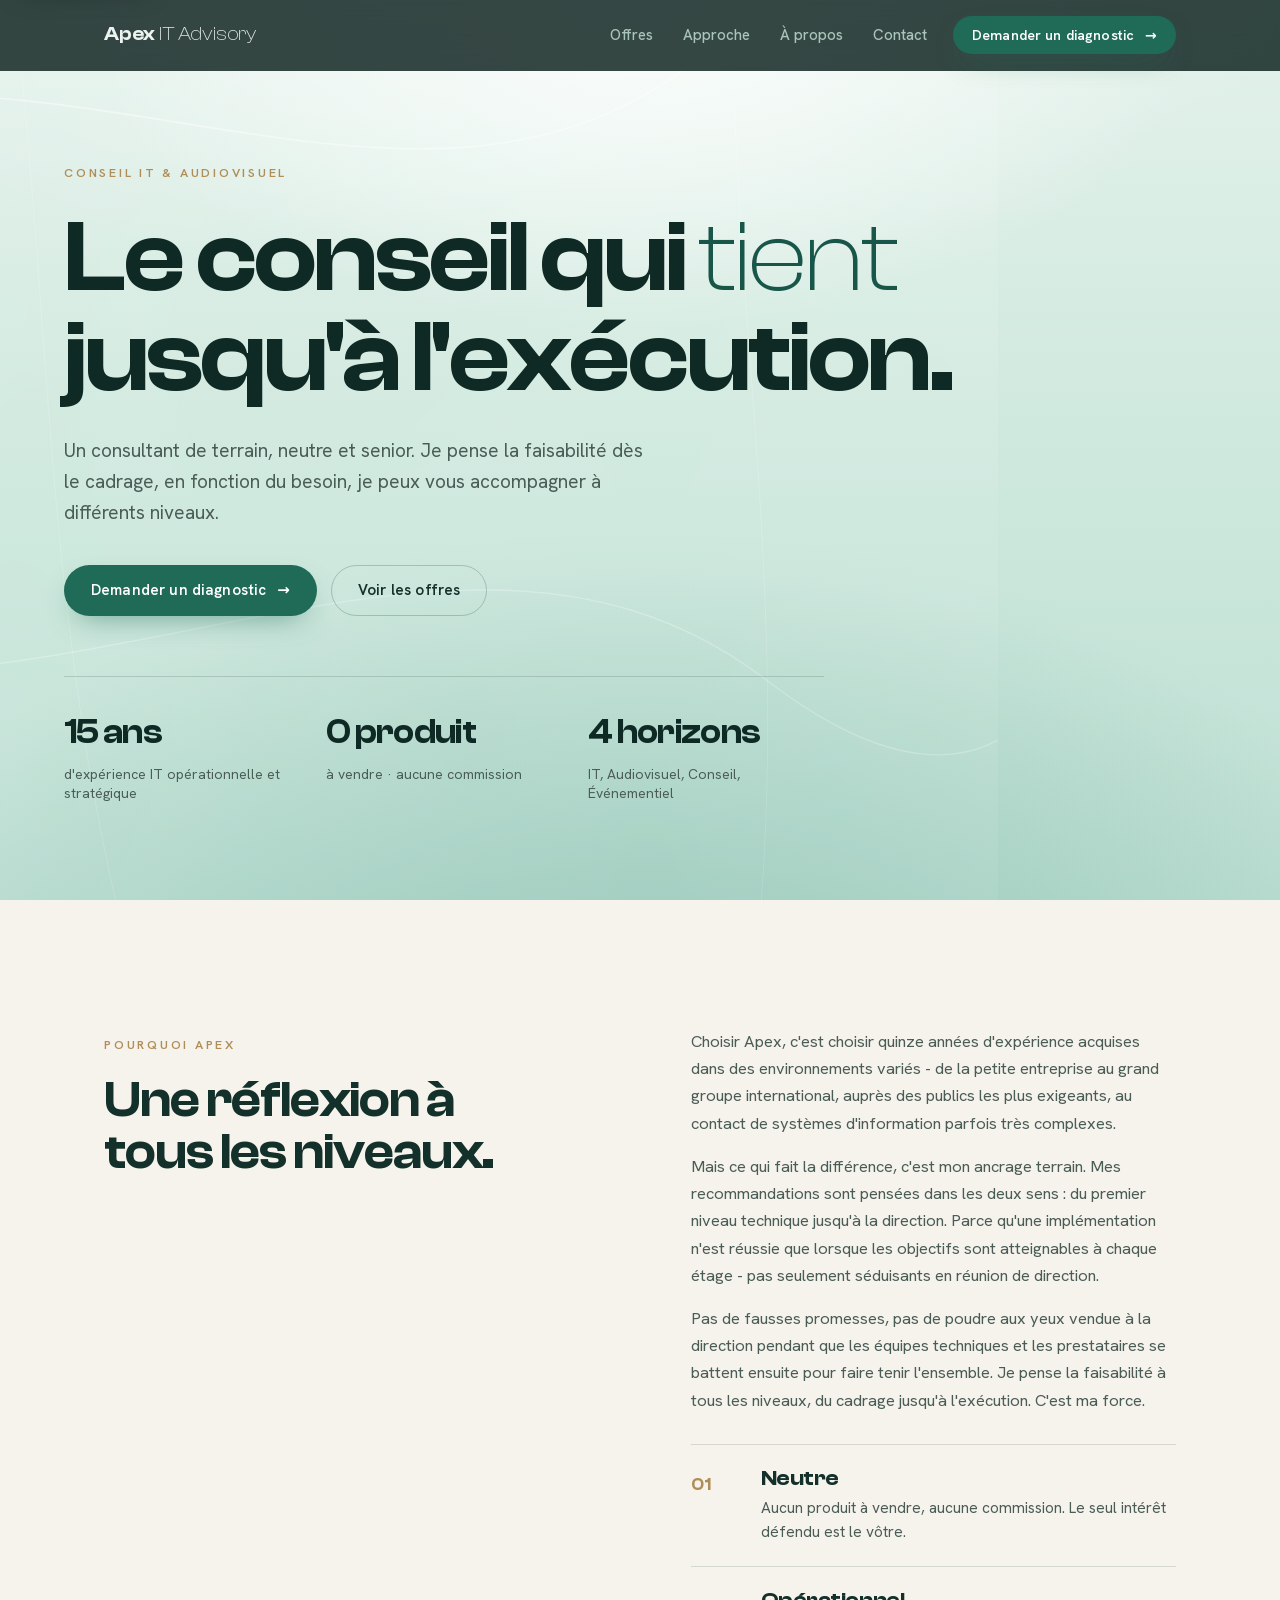
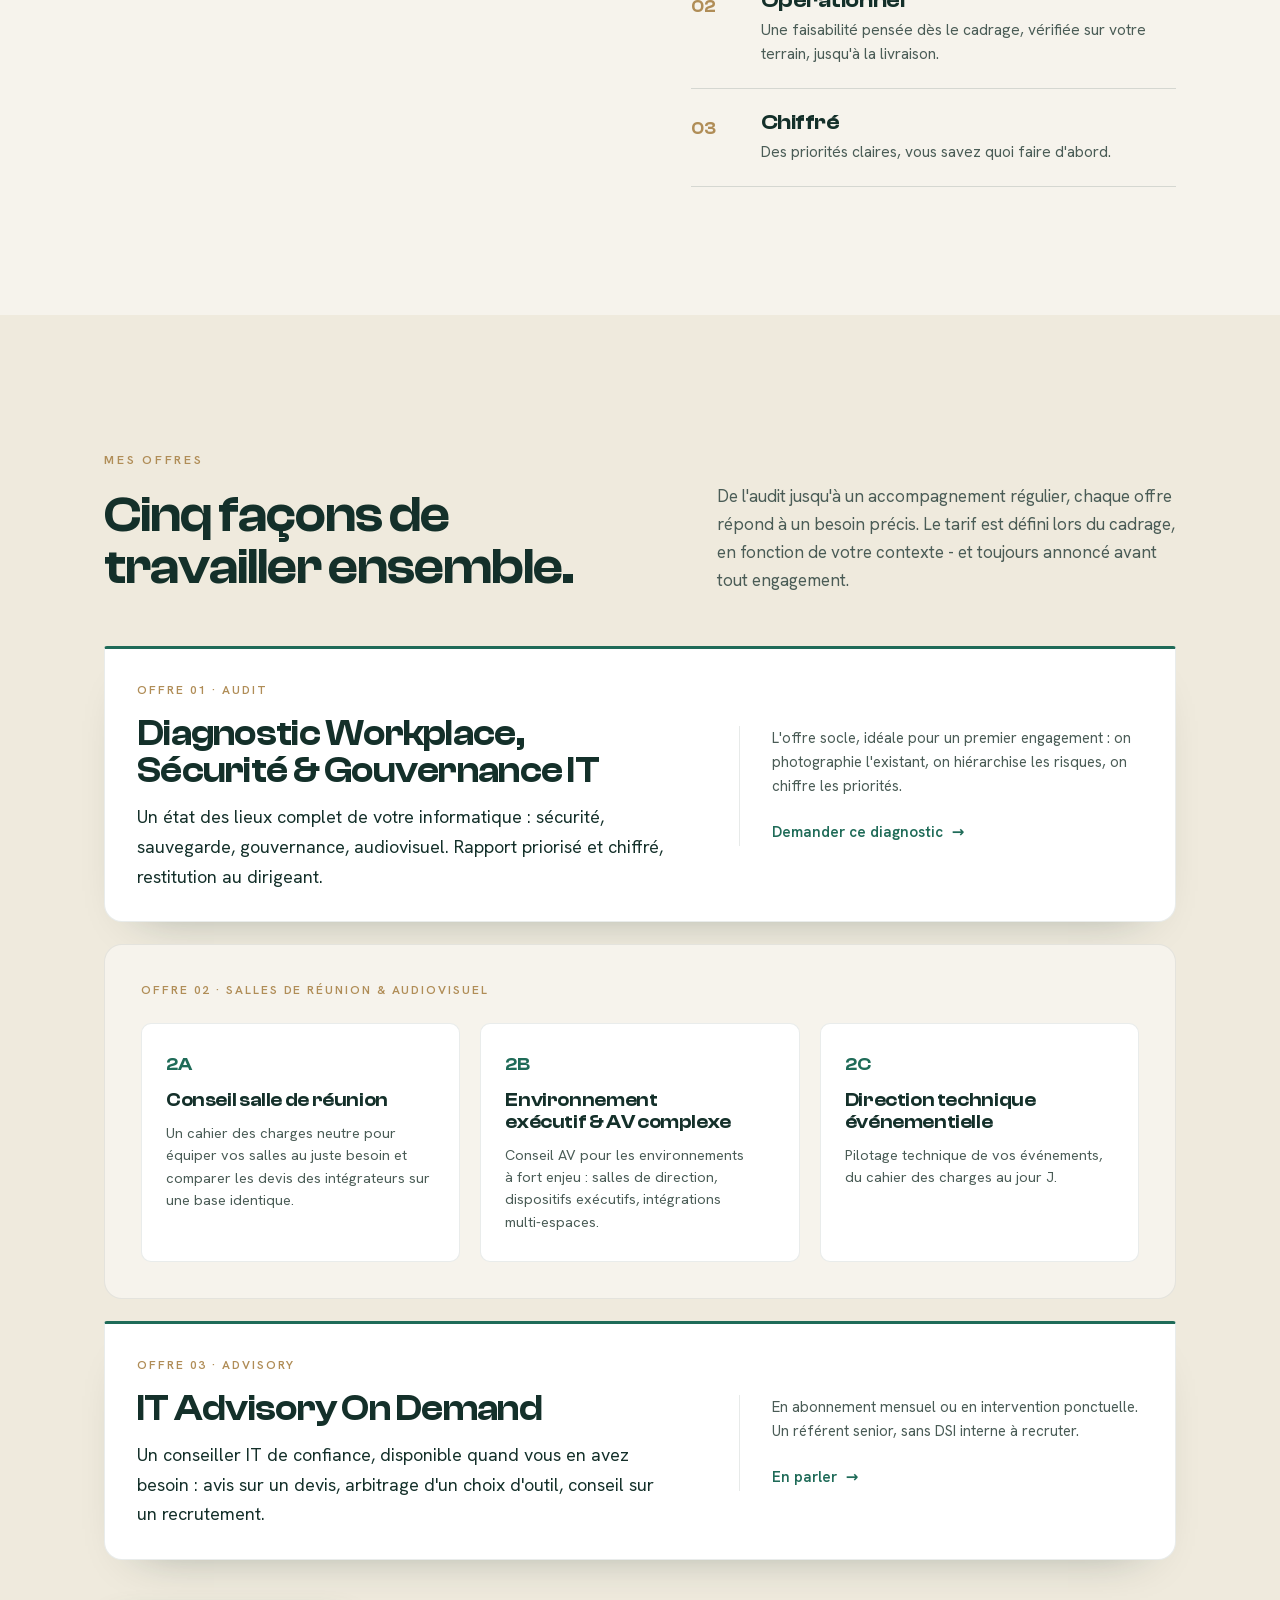
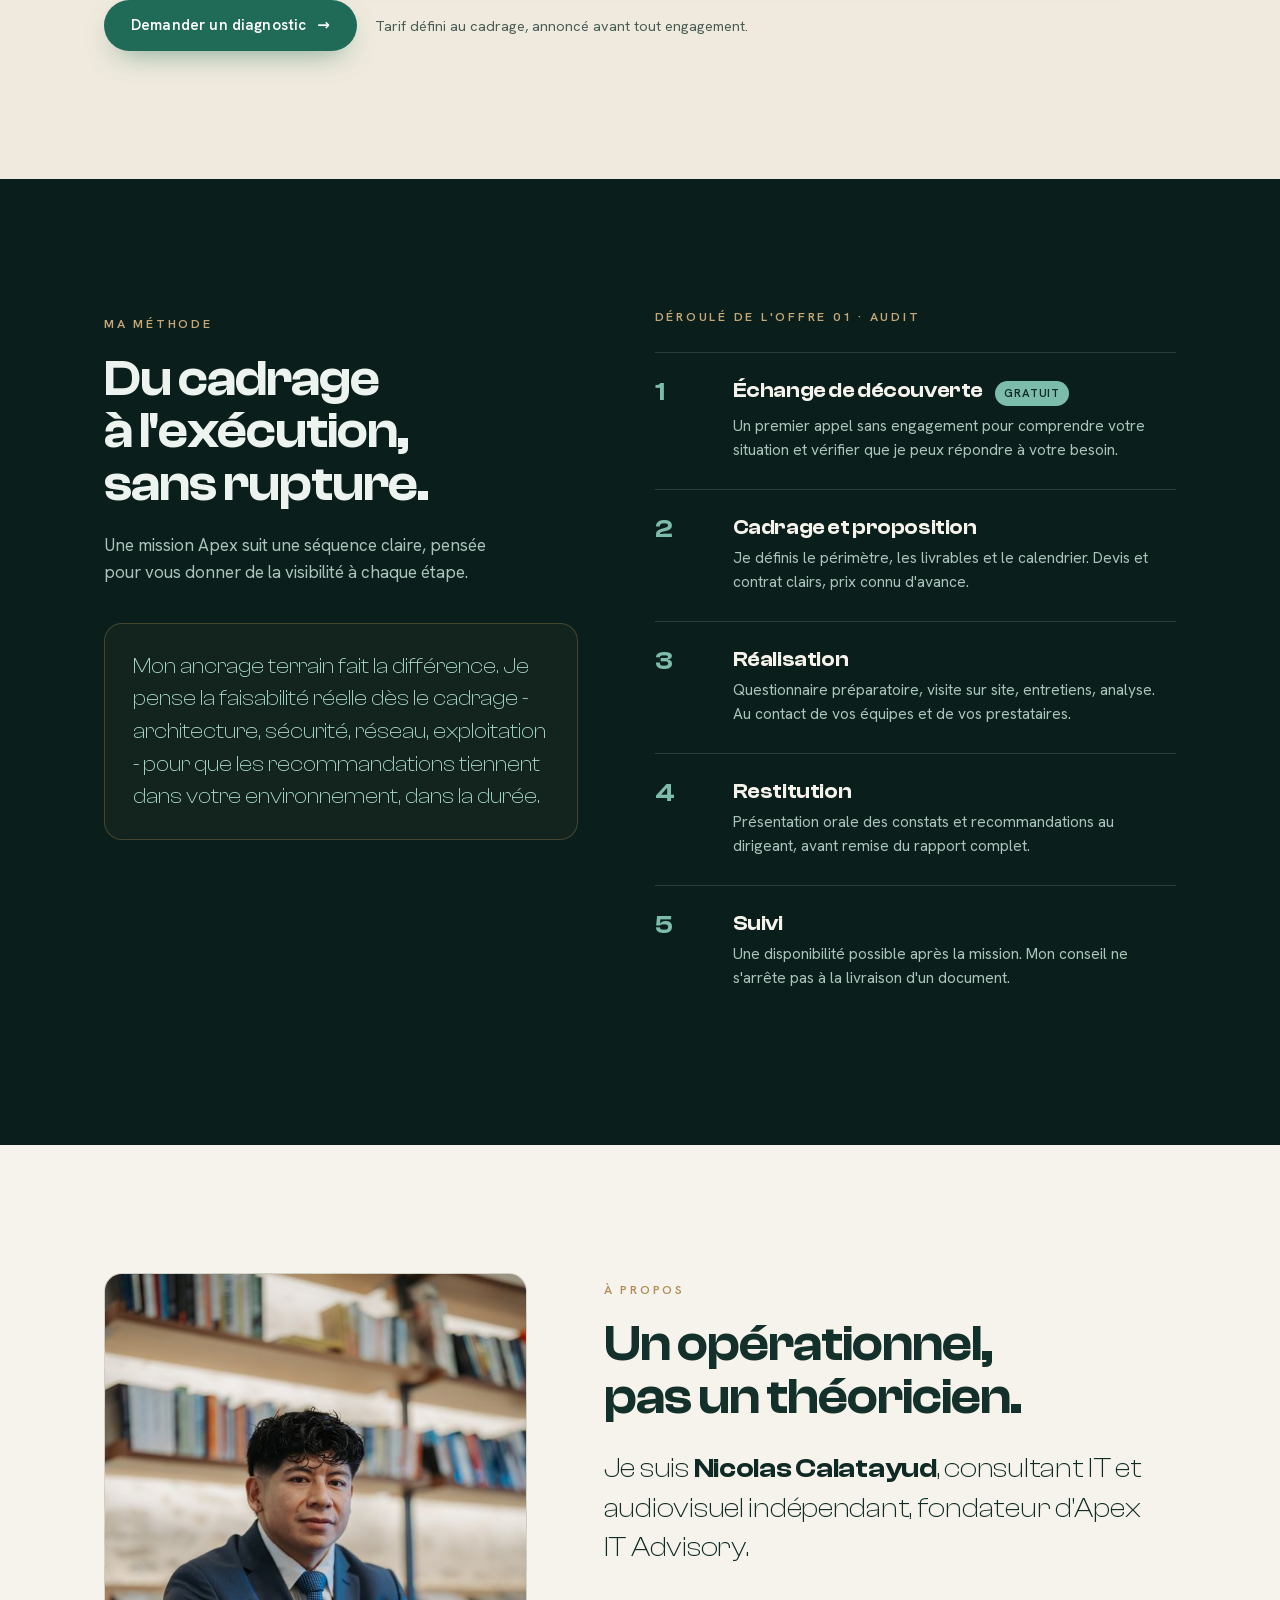
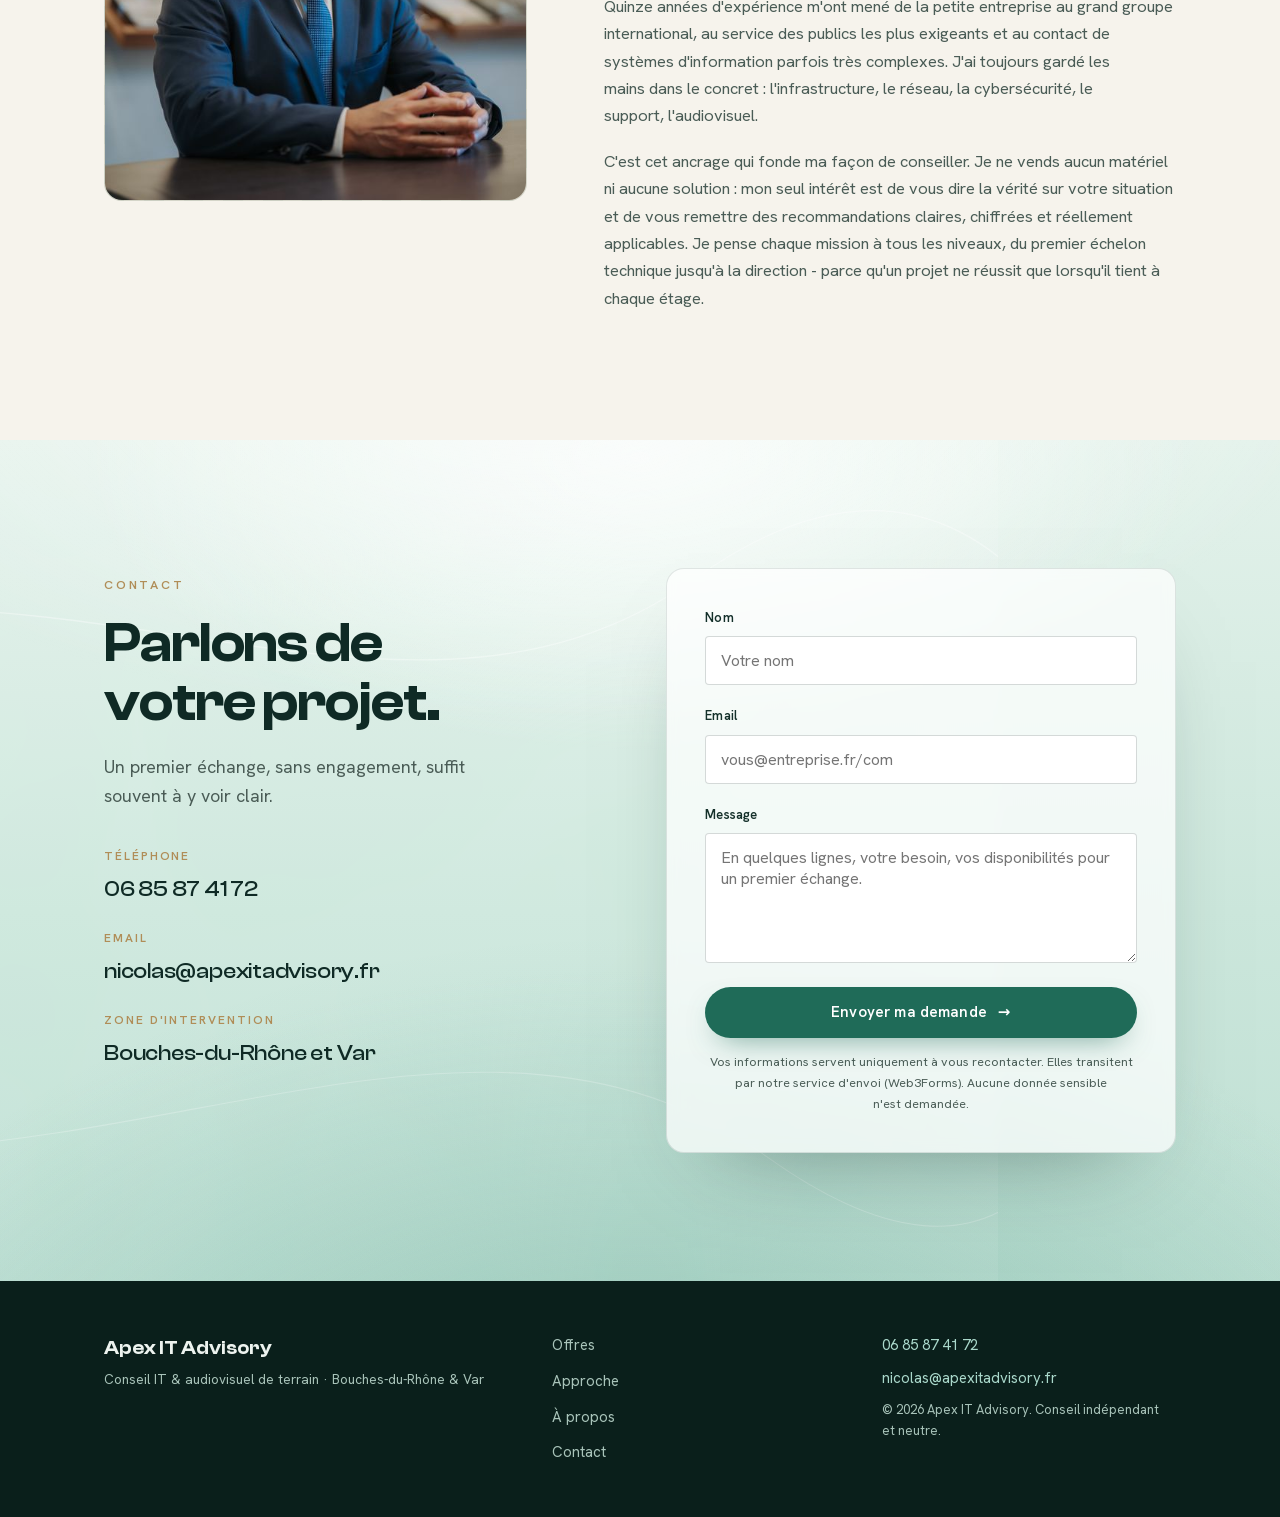
==== index.html @ fff8d422 "Ajoute un espace entre 'Deroule de l'offre 01 - Audit' et le filet qui suit Marge basse de 24px sur " ====
<!DOCTYPE html>
<html lang="fr">
<head>
<meta charset="utf-8">
<meta name="viewport" content="width=device-width, initial-scale=1">

<title>Apex IT Advisory - Conseil informatique & audiovisuel de terrain · Bouches-du-Rhône & Var</title>
<meta name="description" content="Conseil IT et audiovisuel indépendant pour TPE et PME dans les Bouches-du-Rhône et le Var. Neutre, opérationnel, chiffré, du cadrage jusqu'à l'exécution.">
<link rel="canonical" href="https://apexitadvisory.fr/">
<meta name="robots" content="index, follow, max-image-preview:large">
<meta name="author" content="Nicolas Calatayud">
<meta name="theme-color" content="#0A1F1B">
<meta name="format-detection" content="telephone=no">

<!-- Open Graph -->
<meta property="og:type" content="website">
<meta property="og:site_name" content="Apex IT Advisory">
<meta property="og:locale" content="fr_FR">
<meta property="og:url" content="https://apexitadvisory.fr/">
<meta property="og:title" content="Apex IT Advisory - Le conseil IT qui tient jusqu'à l'exécution">
<meta property="og:description" content="Conseil IT et audiovisuel indépendant pour TPE et PME dans les Bouches-du-Rhône et le Var. Neutre, opérationnel, chiffré.">
<meta property="og:image" content="https://apexitadvisory.fr/assets/og-image.jpg">
<meta property="og:image:width" content="1200">
<meta property="og:image:height" content="630">
<meta property="og:image:alt" content="Apex IT Advisory - Le conseil qui tient jusqu'à l'exécution.">

<!-- Twitter -->
<meta name="twitter:card" content="summary_large_image">
<meta name="twitter:title" content="Apex IT Advisory - Le conseil IT qui tient jusqu'à l'exécution">
<meta name="twitter:description" content="Conseil IT et audiovisuel indépendant pour TPE et PME dans les Bouches-du-Rhône et le Var.">
<meta name="twitter:image" content="https://apexitadvisory.fr/assets/og-image.jpg">

<!-- Icônes -->
<link rel="icon" href="favicon.ico" sizes="48x48">
<link rel="icon" href="assets/icon-32.png" type="image/png" sizes="32x32">
<link rel="apple-touch-icon" href="assets/apple-touch-icon.png">
<link rel="manifest" href="site.webmanifest">

<!-- Polices auto-hébergées -->
<link rel="preload" href="fonts/clash-display-600.woff2" as="font" type="font/woff2" crossorigin>
<link rel="preload" href="fonts/hanken-400-latin.woff2" as="font" type="font/woff2" crossorigin>
<link rel="stylesheet" href="fonts.css">
<link rel="stylesheet" href="styles.css">
<link rel="stylesheet" href="site.css">

<!-- Données structurées -->
<script type="application/ld+json">
{
  "@context": "https://schema.org",
  "@type": "ProfessionalService",
  "@id": "https://apexitadvisory.fr/#business",
  "name": "Apex IT Advisory",
  "description": "Conseil informatique et audiovisuel indépendant pour TPE et PME : diagnostic sécurité et gouvernance, salles de réunion et audiovisuel, IT advisory à la demande.",
  "url": "https://apexitadvisory.fr/",
  "telephone": "+33685874172",
  "email": "nicolas@apexitadvisory.fr",
  "image": "https://apexitadvisory.fr/assets/og-image.jpg",
  "priceRange": "€€",
  "founder": { "@type": "Person", "name": "Nicolas Calatayud" },
  "areaServed": [
    { "@type": "AdministrativeArea", "name": "Bouches-du-Rhône" },
    { "@type": "AdministrativeArea", "name": "Var" }
  ],
  "knowsAbout": ["Conseil IT", "Cybersécurité", "Gouvernance IT", "Sauvegarde", "Audiovisuel professionnel", "Salles de réunion", "Direction technique événementielle"],
  "makesOffer": [
    { "@type": "Offer", "name": "Diagnostic Workplace, Sécurité & Gouvernance IT" },
    { "@type": "Offer", "name": "Conseil salles de réunion & audiovisuel" },
    { "@type": "Offer", "name": "IT Advisory On Demand" }
  ]
}
</script>
</head>
<body>

<a class="skip-link" href="#contenu">Aller au contenu</a>

<!-- ===== Filtres SVG : veines de marbre clair ===== -->
<svg width="0" height="0" aria-hidden="true" style="position:absolute">
  <defs>
    <filter id="veinMottle" x="-25%" y="-25%" width="150%" height="150%">
      <feTurbulence type="fractalNoise" baseFrequency="0.0021 0.0026" numOctaves="3" seed="7" result="n"/>
      <feComponentTransfer in="n">
        <feFuncR type="linear" slope="0" intercept="1"/>
        <feFuncG type="linear" slope="0" intercept="1"/>
        <feFuncB type="linear" slope="0" intercept="1"/>
        <feFuncA type="table" tableValues="0 0.15 0.32 0.45 0.32 0.15 0"/>
      </feComponentTransfer>
    </filter>
  </defs>
</svg>

<!-- ============ Navigation ============ -->
<header class="nav" id="top">
  <div class="wrap nav__inner">
    <a class="brand" href="#top" aria-label="Apex IT Advisory - accueil">
      <span class="brand__name">Apex<span class="brand__thin"> IT Advisory</span></span>
    </a>
    <nav class="nav__links" aria-label="Navigation principale">
      <a href="#offres">Offres</a>
      <a href="#approche">Approche</a>
      <a href="#a-propos">À propos</a>
      <a href="#contact">Contact</a>
    </nav>
    <a href="#contact" class="btn btn--jade nav__cta">Demander un diagnostic <span class="arrow">→</span></a>
    <button class="nav__burger" type="button" aria-label="Ouvrir le menu" aria-expanded="false"><span></span><span></span></button>
  </div>
</header>

<main id="contenu">

<!-- ============ Hero ============ -->
<section class="hero marble-light">
  <svg class="veins mottle" preserveAspectRatio="none" viewBox="0 0 1440 900" aria-hidden="true"><rect width="1440" height="900" filter="url(#veinMottle)"/></svg>
  <svg class="veins draw" preserveAspectRatio="none" viewBox="0 0 1440 900" fill="none" aria-hidden="true">
    <path d="M-120 240 C 360 120, 760 340, 1100 180 S 1560 300, 1560 250" stroke="#ffffff" stroke-width="1.1" opacity="0.5"/>
    <path d="M-120 580 C 380 680, 820 440, 1180 610 S 1560 470, 1560 540" stroke="#ffffff" stroke-width="0.9" opacity="0.34"/>
    <path d="M260 -80 C 420 240, 300 600, 560 980" stroke="#ffffff" stroke-width="0.8" opacity="0.26"/>
    <path d="M1180 -80 C 1060 260, 1280 560, 1120 980" stroke="#ffffff" stroke-width="0.8" opacity="0.26"/>
  </svg>
  <div class="hero__inner">
    <p class="eyebrow eyebrow--plain">Conseil IT &amp; audiovisuel</p>
    <h1 class="hero__title">Le conseil qui <span class="lt">tient</span> jusqu'à l'exécution.</h1>
    <p class="hero__lede">Un consultant de terrain, neutre et senior. Je pense la faisabilité dès le cadrage, en fonction du besoin, je peux vous accompagner à différents niveaux.</p>
    <div class="hero__actions">
      <a href="#contact" class="btn btn--jade">Demander un diagnostic <span class="arrow">→</span></a>
      <a href="#offres" class="btn btn--ghost-dark">Voir les offres</a>
    </div>
    <ul class="hero__facts" aria-label="Repères">
      <li><strong>15 ans</strong><span>d'expérience IT opérationnelle et stratégique</span></li>
      <li><strong>0 produit</strong><span>à vendre · aucune commission</span></li>
      <li><strong>4 horizons</strong><span>IT, Audiovisuel, Conseil, Événementiel</span></li>
    </ul>
  </div>
</section>

<!-- ============ Pourquoi Apex ============ -->
<section class="section section--cream" id="pourquoi">
  <div class="wrap">
    <div class="why__grid">
      <div>
        <p class="eyebrow eyebrow--plain">Pourquoi Apex</p>
        <h2 style="font-size:clamp(30px,4.2vw,50px);margin-top:16px;max-width:14ch">Une réflexion à tous les niveaux.</h2>
      </div>
      <div class="why__body">
        <p>Choisir Apex, c'est choisir quinze années d'expérience acquises dans des environnements variés - de la petite entreprise au grand groupe international, auprès des publics les plus exigeants, au contact de systèmes d'information parfois très complexes.</p>
        <p>Mais ce qui fait la différence, c'est mon ancrage terrain. Mes recommandations sont pensées dans les deux sens : du premier niveau technique jusqu'à la direction. Parce qu'une implémentation n'est réussie que lorsque les objectifs sont atteignables à chaque étage - pas seulement séduisants en réunion de direction.</p>
        <p>Pas de fausses promesses, pas de poudre aux yeux vendue à la direction pendant que les équipes techniques et les prestataires se battent ensuite pour faire tenir l'ensemble. Je pense la faisabilité à tous les niveaux, du cadrage jusqu'à l'exécution. C'est ma force.</p>
        <div class="pillars" style="margin-top:14px">
          <article class="pillar">
            <span class="pillar__num">01</span>
            <div><h3>Neutre</h3><p>Aucun produit à vendre, aucune commission. Le seul intérêt défendu est le vôtre.</p></div>
          </article>
          <article class="pillar">
            <span class="pillar__num">02</span>
            <div><h3>Opérationnel</h3><p>Une faisabilité pensée dès le cadrage, vérifiée sur votre terrain, jusqu'à la livraison.</p></div>
          </article>
          <article class="pillar">
            <span class="pillar__num">03</span>
            <div><h3>Chiffré</h3><p>Des priorités claires, vous savez quoi faire d'abord.</p></div>
          </article>
        </div>
      </div>
    </div>
  </div>
</section>

<!-- ============ Offres ============ -->
<section class="section section--warm" id="offres">
  <div class="wrap">
    <div class="sec-head sec-head--split">
      <div>
        <p class="eyebrow eyebrow--plain">Mes offres</p>
        <h2>Cinq façons de travailler ensemble.</h2>
      </div>
      <p class="intro">De l'audit jusqu'à un accompagnement régulier, chaque offre répond à un besoin précis. Le tarif est défini lors du cadrage, en fonction de votre contexte - et toujours annoncé avant tout engagement.</p>
    </div>

    <div class="offers__stack">
      <!-- Offre 1 — vedette -->
      <a class="offer offer--feature" href="#contact">
        <div class="offer__body">
          <span class="offer__idx">Offre 01 · Audit</span>
          <h3>Diagnostic Workplace, Sécurité &amp; Gouvernance IT</h3>
          <p>Un état des lieux complet de votre informatique : sécurité, sauvegarde, gouvernance, audiovisuel. Rapport priorisé et chiffré, restitution au dirigeant.</p>
        </div>
        <div class="offer__aside">
          <p>L'offre socle, idéale pour un premier engagement : on photographie l'existant, on hiérarchise les risques, on chiffre les priorités.</p>
          <span class="link-arrow">Demander ce diagnostic <span class="arrow">→</span></span>
        </div>
      </a>

      <!-- Offre 2 — grappe audiovisuelle -->
      <div class="offer-cluster">
        <p class="offer-cluster__label">Offre 02 · Salles de réunion &amp; audiovisuel</p>
        <div class="offer-cluster__grid">
          <a class="av-card" href="#contact">
            <span class="av-card__idx">2A</span>
            <h4>Conseil salle de réunion</h4>
            <p>Un cahier des charges neutre pour équiper vos salles au juste besoin et comparer les devis des intégrateurs sur une base identique.</p>
          </a>
          <a class="av-card" href="#contact">
            <span class="av-card__idx">2B</span>
            <h4>Environnement exécutif &amp; AV complexe</h4>
            <p>Conseil AV pour les environnements à fort enjeu : salles de direction, dispositifs exécutifs, intégrations multi-espaces.</p>
          </a>
          <a class="av-card" href="#contact">
            <span class="av-card__idx">2C</span>
            <h4>Direction technique événementielle</h4>
            <p>Pilotage technique de vos événements, du cahier des charges au jour J.</p>
          </a>
        </div>
      </div>

      <!-- Offre 3 — vedette -->
      <a class="offer offer--feature" href="#contact">
        <div class="offer__body">
          <span class="offer__idx">Offre 03 · Advisory</span>
          <h3>IT Advisory On Demand</h3>
          <p>Un conseiller IT de confiance, disponible quand vous en avez besoin : avis sur un devis, arbitrage d'un choix d'outil, conseil sur un recrutement.</p>
        </div>
        <div class="offer__aside">
          <p>En abonnement mensuel ou en intervention ponctuelle. Un référent senior, sans DSI interne à recruter.</p>
          <span class="link-arrow">En parler <span class="arrow">→</span></span>
        </div>
      </a>
    </div>

    <div class="offers__cta">
      <a href="#contact" class="btn btn--jade">Demander un diagnostic <span class="arrow">→</span></a>
      <p class="note">Tarif défini au cadrage, annoncé avant tout engagement.</p>
    </div>
  </div>
</section>

<!-- ============ Approche ============ -->
<section class="section approche" id="approche">
  <div class="wrap">
    <div class="approche__grid">
      <div>
        <p class="eyebrow eyebrow--plain">Ma méthode</p>
        <h2 style="font-size:clamp(30px,4.2vw,50px);margin:16px 0 22px;max-width:14ch">Du cadrage à l'exécution, sans rupture.</h2>
        <p class="approche__intro">Une mission Apex suit une séquence claire, pensée pour vous donner de la visibilité à chaque étape.</p>
        <div class="approche__close">
          <p>Mon ancrage terrain fait la différence. Je pense la faisabilité réelle dès le cadrage - architecture, sécurité, réseau, exploitation - pour que les recommandations tiennent dans votre environnement, dans la durée.</p>
        </div>
      </div>
      <div class="steps">
        <p class="eyebrow eyebrow--plain" style="margin-bottom:24px">Déroulé de l'offre 01 · Audit</p>
        <div class="step">
          <span class="step__n">1</span>
          <div>
            <div class="step__h"><h3>Échange de découverte</h3><span class="free">Gratuit</span></div>
            <p>Un premier appel sans engagement pour comprendre votre situation et vérifier que je peux répondre à votre besoin.</p>
          </div>
        </div>
        <div class="step">
          <span class="step__n">2</span>
          <div>
            <div class="step__h"><h3>Cadrage et proposition</h3></div>
            <p>Je définis le périmètre, les livrables et le calendrier. Devis et contrat clairs, prix connu d'avance.</p>
          </div>
        </div>
        <div class="step">
          <span class="step__n">3</span>
          <div>
            <div class="step__h"><h3>Réalisation</h3></div>
            <p>Questionnaire préparatoire, visite sur site, entretiens, analyse. Au contact de vos équipes et de vos prestataires.</p>
          </div>
        </div>
        <div class="step">
          <span class="step__n">4</span>
          <div>
            <div class="step__h"><h3>Restitution</h3></div>
            <p>Présentation orale des constats et recommandations au dirigeant, avant remise du rapport complet.</p>
          </div>
        </div>
        <div class="step">
          <span class="step__n">5</span>
          <div>
            <div class="step__h"><h3>Suivi</h3></div>
            <p>Une disponibilité possible après la mission. Mon conseil ne s'arrête pas à la livraison d'un document.</p>
          </div>
        </div>
      </div>
    </div>
  </div>
</section>

<!-- ============ À propos ============ -->
<section class="section section--cream" id="a-propos">
  <div class="wrap">
    <div class="about__grid">
      <div class="about__portrait">
        <img src="assets/portrait.jpg"
             srcset="assets/portrait-560.jpg 560w, assets/portrait.jpg 900w"
             sizes="(max-width: 940px) 360px, 40vw"
             width="900" height="1347"
             alt="Nicolas Calatayud, fondateur d'Apex IT Advisory"
             loading="lazy" decoding="async">
      </div>
      <div>
        <p class="eyebrow eyebrow--plain">À propos</p>
        <h2 style="font-size:clamp(30px,4.2vw,50px);margin:16px 0 26px;max-width:16ch">Un opérationnel, pas un théoricien.</h2>
        <p class="about__lead">Je suis <b>Nicolas Calatayud</b>, consultant IT et audiovisuel indépendant, fondateur d'Apex IT Advisory.</p>
        <div class="about__body">
          <p>Quinze années d'expérience m'ont mené de la petite entreprise au grand groupe international, au service des publics les plus exigeants et au contact de systèmes d'information parfois très complexes. J'ai toujours gardé les mains dans le concret : l'infrastructure, le réseau, la cybersécurité, le support, l'audiovisuel.</p>
          <p>C'est cet ancrage qui fonde ma façon de conseiller. Je ne vends aucun matériel ni aucune solution : mon seul intérêt est de vous dire la vérité sur votre situation et de vous remettre des recommandations claires, chiffrées et réellement applicables. Je pense chaque mission à tous les niveaux, du premier échelon technique jusqu'à la direction - parce qu'un projet ne réussit que lorsqu'il tient à chaque étage.</p>
        </div>
      </div>
    </div>
  </div>
</section>

<!-- ============ Contact ============ -->
<section class="section contact marble-light" id="contact">
  <svg class="veins mottle" preserveAspectRatio="none" viewBox="0 0 1440 900" aria-hidden="true"><rect width="1440" height="900" filter="url(#veinMottle)"/></svg>
  <svg class="veins draw" preserveAspectRatio="none" viewBox="0 0 1440 900" fill="none" aria-hidden="true">
    <path d="M-120 300 C 360 180, 760 400, 1100 240 S 1560 360, 1560 310" stroke="#ffffff" stroke-width="1" opacity="0.42"/>
    <path d="M-120 640 C 380 740, 820 500, 1180 670 S 1560 530, 1560 600" stroke="#ffffff" stroke-width="0.8" opacity="0.3"/>
  </svg>
  <div class="wrap">
    <div class="contact__grid">
      <div>
        <p class="eyebrow eyebrow--plain">Contact</p>
        <h2 class="contact__title">Parlons de votre projet.</h2>
        <p class="contact__intro">Un premier échange, sans engagement, suffit souvent à y voir clair.</p>
        <div class="contact__facts">
          <div class="contact__fact">
            <span class="k">Téléphone</span>
            <a href="tel:+33685874172">06 85 87 41 72</a>
          </div>
          <div class="contact__fact">
            <span class="k">Email</span>
            <a href="mailto:nicolas@apexitadvisory.fr">nicolas@apexitadvisory.fr</a>
          </div>
          <div class="contact__fact">
            <span class="k">Zone d'intervention</span>
            <span class="v">Bouches-du-Rhône et Var</span>
          </div>
        </div>
      </div>

      <form class="form" id="contactForm" novalidate>
        <div class="field">
          <label for="f-nom">Nom</label>
          <input type="text" id="f-nom" name="nom" autocomplete="name" placeholder="Votre nom" required>
        </div>
        <div class="field">
          <label for="f-email">Email</label>
          <input type="email" id="f-email" name="email" autocomplete="email" placeholder="vous@entreprise.fr/com" required>
        </div>
        <div class="field">
          <label for="f-message">Message</label>
          <textarea id="f-message" name="message" placeholder="En quelques lignes, votre besoin, vos disponibilités pour un premier échange." required></textarea>
        </div>
        <input type="checkbox" name="botcheck" style="display:none" tabindex="-1" autocomplete="off">
        <button type="submit" class="btn btn--jade form__submit">Envoyer ma demande <span class="arrow">→</span></button>
        <p class="form__note">Vos informations servent uniquement à vous recontacter. Elles transitent par notre service d'envoi (Web3Forms). Aucune donnée sensible n'est demandée.</p>
        <p class="form__ok" id="formOk" role="status">Merci - votre messagerie va s'ouvrir pour finaliser l'envoi à Nicolas.</p>
      </form>
    </div>
  </div>
</section>

</main>

<!-- ============ Footer ============ -->
<footer class="footer">
  <div class="wrap footer__inner">
    <div class="footer__brand">
      <div>
        <p class="footer__name">Apex IT Advisory</p>
        <p class="footer__tag">Conseil IT &amp; audiovisuel de terrain · Bouches-du-Rhône &amp; Var</p>
      </div>
    </div>
    <nav class="footer__nav" aria-label="Pied de page">
      <a href="#offres">Offres</a>
      <a href="#approche">Approche</a>
      <a href="#a-propos">À propos</a>
      <a href="#contact">Contact</a>
    </nav>
    <div class="footer__meta">
      <a href="tel:+33685874172">06 85 87 41 72</a>
      <a href="mailto:nicolas@apexitadvisory.fr">nicolas@apexitadvisory.fr</a>
      <p>© 2026 Apex IT Advisory. Conseil indépendant et neutre.</p>
    </div>
  </div>
</footer>

<script src="site.js?v=2"></script>
</body>
</html>
---- fonts.css ----
/* Polices auto-hebergees - Hanken Grotesk (OFL) - Clash Display (Fontshare, free) */
@font-face{font-family:'Hanken Grotesk';font-style:normal;font-weight:400;font-display:swap;src:url(fonts/hanken-400-latin-ext.woff2) format('woff2');unicode-range:U+0100-02BA, U+02BD-02C5, U+02C7-02CC, U+02CE-02D7, U+02DD-02FF, U+0304, U+0308, U+0329, U+1D00-1DBF, U+1E00-1E9F, U+1EF2-1EFF, U+2020, U+20A0-20AB, U+20AD-20C0, U+2113, U+2C60-2C7F, U+A720-A7FF;}
@font-face{font-family:'Hanken Grotesk';font-style:normal;font-weight:400;font-display:swap;src:url(fonts/hanken-400-latin.woff2) format('woff2');unicode-range:U+0000-00FF, U+0131, U+0152-0153, U+02BB-02BC, U+02C6, U+02DA, U+02DC, U+0304, U+0308, U+0329, U+2000-206F, U+20AC, U+2122, U+2191, U+2193, U+2212, U+2215, U+FEFF, U+FFFD;}
@font-face{font-family:'Hanken Grotesk';font-style:normal;font-weight:500;font-display:swap;src:url(fonts/hanken-500-latin-ext.woff2) format('woff2');unicode-range:U+0100-02BA, U+02BD-02C5, U+02C7-02CC, U+02CE-02D7, U+02DD-02FF, U+0304, U+0308, U+0329, U+1D00-1DBF, U+1E00-1E9F, U+1EF2-1EFF, U+2020, U+20A0-20AB, U+20AD-20C0, U+2113, U+2C60-2C7F, U+A720-A7FF;}
@font-face{font-family:'Hanken Grotesk';font-style:normal;font-weight:500;font-display:swap;src:url(fonts/hanken-500-latin.woff2) format('woff2');unicode-range:U+0000-00FF, U+0131, U+0152-0153, U+02BB-02BC, U+02C6, U+02DA, U+02DC, U+0304, U+0308, U+0329, U+2000-206F, U+20AC, U+2122, U+2191, U+2193, U+2212, U+2215, U+FEFF, U+FFFD;}
@font-face{font-family:'Hanken Grotesk';font-style:normal;font-weight:600;font-display:swap;src:url(fonts/hanken-600-latin-ext.woff2) format('woff2');unicode-range:U+0100-02BA, U+02BD-02C5, U+02C7-02CC, U+02CE-02D7, U+02DD-02FF, U+0304, U+0308, U+0329, U+1D00-1DBF, U+1E00-1E9F, U+1EF2-1EFF, U+2020, U+20A0-20AB, U+20AD-20C0, U+2113, U+2C60-2C7F, U+A720-A7FF;}
@font-face{font-family:'Hanken Grotesk';font-style:normal;font-weight:600;font-display:swap;src:url(fonts/hanken-600-latin.woff2) format('woff2');unicode-range:U+0000-00FF, U+0131, U+0152-0153, U+02BB-02BC, U+02C6, U+02DA, U+02DC, U+0304, U+0308, U+0329, U+2000-206F, U+20AC, U+2122, U+2191, U+2193, U+2212, U+2215, U+FEFF, U+FFFD;}
@font-face{font-family:'Hanken Grotesk';font-style:normal;font-weight:700;font-display:swap;src:url(fonts/hanken-700-latin-ext.woff2) format('woff2');unicode-range:U+0100-02BA, U+02BD-02C5, U+02C7-02CC, U+02CE-02D7, U+02DD-02FF, U+0304, U+0308, U+0329, U+1D00-1DBF, U+1E00-1E9F, U+1EF2-1EFF, U+2020, U+20A0-20AB, U+20AD-20C0, U+2113, U+2C60-2C7F, U+A720-A7FF;}
@font-face{font-family:'Hanken Grotesk';font-style:normal;font-weight:700;font-display:swap;src:url(fonts/hanken-700-latin.woff2) format('woff2');unicode-range:U+0000-00FF, U+0131, U+0152-0153, U+02BB-02BC, U+02C6, U+02DA, U+02DC, U+0304, U+0308, U+0329, U+2000-206F, U+20AC, U+2122, U+2191, U+2193, U+2212, U+2215, U+FEFF, U+FFFD;}
@font-face{font-family:'Clash Display';font-style:normal;font-weight:300;font-display:swap;src:url(fonts/clash-display-300.woff2) format('woff2');}
@font-face{font-family:'Clash Display';font-style:normal;font-weight:400;font-display:swap;src:url(fonts/clash-display-400.woff2) format('woff2');}
@font-face{font-family:'Clash Display';font-style:normal;font-weight:500;font-display:swap;src:url(fonts/clash-display-500.woff2) format('woff2');}
@font-face{font-family:'Clash Display';font-style:normal;font-weight:600;font-display:swap;src:url(fonts/clash-display-600.woff2) format('woff2');}
---- styles.css ----
/* =========================================================
   Apex IT Advisory — Système visuel partagé
   Esthétique : éditoriale, premium, minimaliste.
   Jade marbré · ancrage anthracite · crème chaud · laiton.
   ========================================================= */

:root {
  /* Palette de référence */
  --anthracite: #0F2A25;
  --anthracite-deep: #0A1F1B;
  --jade: #1F6B58;
  --jade-deep: #18564A;
  --jade-light: #7CBCAA;
  --foam: #AAD8CB;
  --cream: #F6F3EC;
  --cream-warm: #EFEADD;
  --brass: #B08D57;
  --brass-soft: #C6A878;

  /* Texte */
  --ink: #14302A;          /* texte sur crème */
  --ink-soft: #4A5C56;     /* secondaire sur crème */
  --on-dark: #EDF3EF;      /* texte sur jade/anthracite */
  --on-dark-soft: #A9C4BA; /* secondaire sur foncé */

  --serif: 'Clash Display', 'Hanken Grotesk', system-ui, sans-serif;
  --serif-italic: 'Fraunces', Georgia, serif;
  --sans: 'Hanken Grotesk', system-ui, -apple-system, sans-serif;

  --maxw: 1200px;
  --gutter: clamp(22px, 5vw, 64px);

  --r-sm: 4px;
  --r-md: 10px;
  --r-lg: 18px;

  --ease: cubic-bezier(0.22, 0.61, 0.36, 1);
}

*, *::before, *::after { box-sizing: border-box; }

html { -webkit-text-size-adjust: 100%; scroll-behavior: smooth; }
@media (prefers-reduced-motion: reduce) { html { scroll-behavior: auto; } }

body {
  margin: 0;
  font-family: var(--sans);
  background: var(--cream);
  color: var(--ink);
  font-size: 18px;
  line-height: 1.65;
  font-weight: 400;
  -webkit-font-smoothing: antialiased;
  text-rendering: optimizeLegibility;
}

h1, h2, h3, h4 {
  font-family: var(--serif);
  font-weight: 540;
  font-optical-sizing: auto;
  line-height: 1.05;
  letter-spacing: -0.02em;
  margin: 0;
  text-wrap: balance;
}

p { margin: 0; text-wrap: pretty; }
a { color: inherit; text-decoration: none; }

img, svg { display: block; max-width: 100%; }

/* ---------- Layout ---------- */
.wrap {
  width: 100%;
  max-width: var(--maxw);
  margin-inline: auto;
  padding-inline: var(--gutter);
}

.section { padding-block: clamp(72px, 10vw, 132px); }

/* Étiquette œil-de-bœuf (eyebrow) */
.eyebrow {
  font-family: var(--sans);
  font-size: 12.5px;
  font-weight: 600;
  letter-spacing: 0.22em;
  text-transform: uppercase;
  color: var(--brass);
  margin: 0;
  display: inline-flex;
  align-items: center;
  gap: 12px;
}
.eyebrow::before {
  content: "";
  width: 26px;
  height: 1px;
  background: var(--brass);
  opacity: 0.8;
}
.eyebrow.on-dark { color: var(--brass-soft); }

/* ---------- Boutons ---------- */
.btn {
  --bg: var(--jade);
  --fg: #fff;
  font-family: var(--sans);
  font-size: 15px;
  font-weight: 600;
  letter-spacing: 0.01em;
  line-height: 1;
  display: inline-flex;
  align-items: center;
  gap: 11px;
  padding: 17px 26px;
  border-radius: 999px;
  background: var(--bg);
  color: var(--fg);
  border: 1px solid transparent;
  cursor: pointer;
  transition: transform .35s var(--ease), background .3s var(--ease),
              box-shadow .35s var(--ease), border-color .3s var(--ease);
  will-change: transform;
}
.btn .arrow { transition: transform .35s var(--ease); }
.btn:hover .arrow { transform: translateX(4px); }
.btn:hover { transform: translateY(-2px); }

.btn--jade { --bg: var(--jade); --fg: #fff; box-shadow: 0 12px 30px -14px rgba(31,107,88,.7); }
.btn--jade:hover { --bg: var(--jade-deep); box-shadow: 0 16px 36px -14px rgba(31,107,88,.85); }

.btn--cream { --bg: var(--cream); --fg: var(--anthracite); box-shadow: 0 14px 34px -16px rgba(0,0,0,.55); }
.btn--cream:hover { --bg: #fff; }

.btn--ghost {
  --bg: transparent; --fg: var(--on-dark);
  border-color: rgba(170,216,203,.42);
}
.btn--ghost:hover { --bg: rgba(170,216,203,.08); border-color: rgba(170,216,203,.7); transform: translateY(-2px); }

.btn--ghost-dark {
  --bg: transparent; --fg: var(--ink);
  border-color: rgba(20,48,42,.22);
}
.btn--ghost-dark:hover { --bg: rgba(20,48,42,.04); border-color: rgba(20,48,42,.4); }

/* Lien fléché discret */
.link-arrow {
  font-family: var(--sans);
  font-size: 15px;
  font-weight: 600;
  color: var(--jade);
  display: inline-flex;
  align-items: center;
  gap: 9px;
}
.link-arrow .arrow { transition: transform .35s var(--ease); }
.link-arrow:hover .arrow { transform: translateX(5px); }

/* Filet laiton */
.hairline { height: 1px; background: linear-gradient(90deg, transparent, var(--brass), transparent); opacity: .55; border: 0; }

/* ====================================================
   MARBRE JADE — fond pierre généré (CSS + SVG veines)
   ==================================================== */
.marble {
  position: relative;
  isolation: isolate;
  background:
    radial-gradient(120% 90% at 16% 6%, #1f6856 0%, transparent 52%),
    radial-gradient(130% 120% at 90% 14%, #0d342b 0%, transparent 58%),
    radial-gradient(160% 130% at 72% 112%, #07201a 0%, transparent 55%),
    linear-gradient(150deg, #155446 0%, #0e3a30 50%, #0a2a23 100%);
  color: var(--on-dark);
  overflow: hidden;
}
/* couche veines (svg posé en plein cadre) */
.marble > .veins {
  position: absolute;
  inset: -8%;
  width: 116%;
  height: 116%;
  z-index: -1;
  pointer-events: none;
}
.marble > .veins.fine { mix-blend-mode: screen; opacity: .4; }
.marble > .veins.broad { mix-blend-mode: screen; opacity: .2; }
/* voile sombre + grain léger pour la profondeur */
.marble::after {
  content: "";
  position: absolute; inset: 0; z-index: -1; pointer-events: none;
  background:
    radial-gradient(140% 100% at 50% -10%, rgba(124,188,170,.10), transparent 45%),
    radial-gradient(120% 120% at 50% 120%, rgba(5,18,15,.55), transparent 55%);
}

/* ====================================================
   MARBRE JADE CLAIR — pierre lumineuse, texte sombre
   ==================================================== */
.marble-light {
  position: relative;
  isolation: isolate;
  overflow: hidden;
  color: var(--ink);
  background:
    radial-gradient(72% 58% at 50% 2%,  #f6fbf8 0%, rgba(246,251,248,0) 60%),
    radial-gradient(110% 95% at 50% 122%, #a4d3c4 0%, rgba(164,211,196,0) 62%),
    linear-gradient(180deg, #e4f2eb 0%, #cce7dc 56%, #bfe0d4 100%);
}
.marble-light > .veins {
  position: absolute; inset: -22%; width: 144%; height: 144%;
  z-index: -1; pointer-events: none;
}
.marble-light > .veins.mottle { mix-blend-mode: soft-light; opacity: .4; }
.marble-light > .veins.draw   { opacity: .85; }

/* Book-match : on n'affiche que la moitié GAUCHE de la texture,
   puis on la reflète à droite → symétrie parfaite, aucune couture. */
.marble-mirror {
  position: absolute; inset: 0; z-index: -1;
  display: flex; pointer-events: none;
}
.marble-mirror .mhalf { position: relative; width: 50%; height: 100%; overflow: hidden; }
.marble-mirror .mhalf--r { transform: scaleX(-1); }
.marble-mirror .mhalf > svg {
  position: absolute; top: 0; left: 0; height: 100%; width: 200%;
}
.marble-mirror .mottle { mix-blend-mode: soft-light; opacity: .4; }
.marble-mirror .draw   { opacity: .85; }
/* halo lumineux haut + léger ancrage bas */
.marble-light::after {
  content: ""; position: absolute; inset: 0; z-index: -1; pointer-events: none;
  background:
    radial-gradient(120% 80% at 42% -8%, rgba(255,255,255,.5), transparent 52%),
    radial-gradient(120% 120% at 50% 128%, rgba(31,107,88,.16), transparent 58%);
}

/* ---------- Réutilisable : carte ---------- */
.card {
  background: #fff;
  border: 1px solid rgba(20,48,42,.09);
  border-radius: var(--r-lg);
  padding: 34px 32px 30px;
  position: relative;
  transition: transform .4s var(--ease), box-shadow .4s var(--ease), border-color .4s var(--ease);
  display: flex;
  flex-direction: column;
  min-height: 100%;
}
.card:hover {
  transform: translateY(-5px);
  box-shadow: 0 28px 56px -30px rgba(15,42,37,.4);
  border-color: rgba(176,141,87,.45);
}

/* ---------- Reveal ----------
   Le moteur de prévisualisation gèle les animations/transitions :
   le contenu doit donc être visible sans dépendre du temps. */
.reveal { opacity: 1; transform: none; }
---- site.css ----
/* =========================================================
   Apex IT Advisory — Site (page d'accueil unique)
   Direction validée : marbre jade clair · Clash Display · charte jade
   ========================================================= */

html { scroll-behavior: smooth; }
@media (prefers-reduced-motion: reduce) { html { scroll-behavior: auto; } }
[id] { scroll-margin-top: 94px; }

/* Eyebrow sans le filet decoratif (ex: "Ma méthode") */
.eyebrow--plain::before { display: none; }

/* ---------- Lien d'évitement (accessibilité) ---------- */
.skip-link {
  position: absolute; left: 12px; top: 12px; z-index: 200;
  transform: translateY(-160%);
  background: var(--cream); color: var(--anthracite);
  font-family: var(--sans); font-size: 14px; font-weight: 600;
  padding: 10px 16px; border-radius: var(--r-sm);
  box-shadow: 0 10px 30px -12px rgba(0,0,0,.5);
  transition: transform .2s var(--ease);
}
.skip-link:focus { transform: none; outline: 2px solid var(--jade); outline-offset: 2px; }

/* ---------- Brand ---------- */
.brand { display: inline-flex; align-items: center; gap: 12px; }
.brand__mark {
  width: 34px; height: 34px; display: grid; place-items: center;
  font-family: var(--serif); font-weight: 600; font-size: 19px;
  color: var(--cream); border: 1px solid var(--brass); border-radius: 7px;
  background: linear-gradient(150deg, rgba(176,141,87,.28), rgba(176,141,87,.05));
  line-height: 1;
}
.brand__name { font-family: var(--serif); font-size: 19px; font-weight: 600; letter-spacing: -0.01em; }
.brand__thin { font-weight: 300; opacity: .92; }

/* ---------- Navigation (barre sombre fixe) ---------- */
.nav {
  position: fixed; inset: 0 0 auto 0; z-index: 100;
  background: rgba(10,31,27,.82);
  backdrop-filter: blur(14px); -webkit-backdrop-filter: blur(14px);
  color: var(--on-dark);
  border-bottom: 1px solid rgba(176,141,87,0);
  transition: background .4s var(--ease), border-color .4s var(--ease), box-shadow .4s var(--ease);
}
.nav.scrolled {
  background: rgba(8,25,21,.94);
  border-bottom-color: rgba(176,141,87,.22);
  box-shadow: 0 16px 44px -30px rgba(0,0,0,.85);
}
.nav__inner { display: flex; align-items: center; gap: 26px; min-height: 70px; }
.nav .brand { color: var(--on-dark); margin-right: auto; }
.nav__links { display: flex; gap: 30px; }
.nav__links a {
  font-size: 15px; font-weight: 500; color: var(--on-dark-soft);
  white-space: nowrap; padding-block: 6px; position: relative;
  transition: color .25s var(--ease);
}
.nav__links a::after {
  content: ""; position: absolute; left: 0; bottom: 0; height: 1px; width: 0;
  background: var(--brass-soft); transition: width .3s var(--ease);
}
.nav__links a:hover, .nav__links a.active { color: var(--cream); }
.nav__links a.active::after, .nav__links a:hover::after { width: 100%; }
.nav__cta { padding: 11px 18px; font-size: 14px; }
.nav__burger { display: none; }

/* ---------- Hero (marbre clair) ---------- */
.hero {
  min-height: 100svh; display: flex; align-items: center;
  padding: 132px var(--gutter) 72px;
}
.hero__inner { width: 100%; max-width: var(--maxw); margin-inline: auto; }
.hero__title {
  font-family: var(--serif); font-weight: 600;
  font-size: clamp(46px, 8vw, 104px); line-height: 0.98; letter-spacing: -0.03em;
  color: var(--anthracite); margin: 22px 0 0; max-width: 15ch;
}
.hero__title .lt { font-weight: 300; color: var(--jade-deep); }
.hero__lede {
  margin: 28px 0 0; max-width: 54ch; font-size: clamp(17px, 1.5vw, 20px);
  color: var(--ink-soft); line-height: 1.6;
}
.hero__actions { display: flex; flex-wrap: wrap; gap: 14px; margin-top: 36px; }
.hero__facts {
  list-style: none; margin: 60px 0 0; padding: 28px 0 0;
  border-top: 1px solid rgba(20,48,42,.16);
  display: grid; grid-template-columns: repeat(3, 1fr); gap: 26px; max-width: 760px;
}
.hero__facts li { display: flex; flex-direction: column; gap: 4px; }
.hero__facts strong { font-family: var(--serif); font-weight: 600; font-size: clamp(26px, 3vw, 34px); color: var(--anthracite); letter-spacing: -0.02em; }
.hero__facts span { font-size: 14px; color: var(--ink-soft); line-height: 1.4; }

/* ---------- Rythme de sections ---------- */
.section { padding-block: clamp(72px, 10vw, 130px); }
.section--cream { background: var(--cream); }
.section--warm { background: var(--cream-warm); }
.sec-head { max-width: 30ch; margin-bottom: 52px; }
.sec-head h2 { font-size: clamp(30px, 4.2vw, 50px); margin-top: 16px; }
.sec-head--split { max-width: none; display: grid; grid-template-columns: 1.25fr 1fr; gap: 40px; align-items: end; }
.sec-head--split .intro { color: var(--ink-soft); font-size: 17px; max-width: 46ch; }

/* ---------- Pourquoi Apex ---------- */
.why__grid { display: grid; grid-template-columns: 1.05fr 1fr; gap: clamp(36px, 6vw, 88px); align-items: start; }
.why__body { display: grid; gap: 16px; }
.why__body p { color: var(--ink-soft); font-size: 16.5px; line-height: 1.65; }
.why__body p:first-child::first-letter { /* discret */ }
.pillars { display: grid; gap: 0; }
.pillar { display: grid; grid-template-columns: 52px 1fr; gap: 18px; padding: 22px 0; border-top: 1px solid rgba(20,48,42,.14); align-items: start; }
.pillar:last-child { border-bottom: 1px solid rgba(20,48,42,.14); }
.pillar__num { font-family: var(--serif); font-weight: 600; font-size: 17px; color: var(--brass); padding-top: 4px; }
.pillar h3 { font-size: 22px; margin: 0 0 6px; }
.pillar p { color: var(--ink-soft); font-size: 15.5px; line-height: 1.55; }

/* ---------- Offres ---------- */
.offers__stack { display: grid; gap: 22px; }
.offer {
  background: #fff; border: 1px solid rgba(20,48,42,.09); border-top: 3px solid var(--jade);
  border-radius: 3px 3px var(--r-lg) var(--r-lg); padding: 32px 32px 30px;
  display: flex; flex-direction: column;
  box-shadow: 0 22px 48px -36px rgba(15,42,37,.45);
  transition: transform .4s var(--ease), box-shadow .4s var(--ease), border-color .4s var(--ease);
}
.offer:hover { transform: translateY(-4px); box-shadow: 0 32px 60px -34px rgba(15,42,37,.5); border-top-color: var(--brass); }
.offer__idx { font-size: 12px; font-weight: 600; letter-spacing: .16em; text-transform: uppercase; color: var(--brass); }
.offer h3 { font-size: clamp(22px, 2.4vw, 28px); margin: 14px 0 12px; }
.offer > p { color: var(--ink-soft); font-size: 16px; line-height: 1.6; flex: 1; }
.offer__tags { list-style: none; display: flex; flex-wrap: wrap; gap: 8px; margin: 22px 0 0; padding: 0; }
.offer__tags li { font-size: 12.5px; font-weight: 500; color: var(--jade); background: rgba(31,107,88,.08); border: 1px solid rgba(31,107,88,.16); padding: 5px 11px; border-radius: 999px; }

/* offre vedette (Diagnostic, Advisory) */
.offer--feature { display: grid; grid-template-columns: 1.4fr 1fr; gap: 36px; align-items: center; }
.offer--feature .offer__body { display: flex; flex-direction: column; }
.offer--feature h3 { font-size: clamp(26px, 3vw, 36px); }
.offer--feature .offer__aside { border-left: 1px solid rgba(20,48,42,.1); padding-left: 32px; }
.offer--feature .offer__aside p { color: var(--ink-soft); font-size: 15px; line-height: 1.6; margin: 0 0 18px; }

/* grappe audiovisuelle (2A/2B/2C) */
.offer-cluster { background: var(--cream); border: 1px solid rgba(20,48,42,.08); border-radius: var(--r-lg); padding: clamp(24px, 3vw, 36px); }
.offer-cluster__label { font-size: 12px; font-weight: 600; letter-spacing: .16em; text-transform: uppercase; color: var(--brass); margin: 0 0 22px; }
.offer-cluster__grid { display: grid; grid-template-columns: repeat(3, 1fr); gap: 20px; }
.av-card { background: #fff; border: 1px solid rgba(20,48,42,.09); border-radius: var(--r-md); padding: 26px 24px 28px; display: flex; flex-direction: column; transition: transform .35s var(--ease), box-shadow .35s var(--ease); }
.av-card:hover { transform: translateY(-3px); box-shadow: 0 22px 44px -32px rgba(15,42,37,.4); }
.av-card__idx { font-family: var(--serif); font-weight: 600; font-size: 18px; color: var(--jade); }
.av-card h4 { font-family: var(--serif); font-weight: 600; font-size: 19px; margin: 10px 0 10px; line-height: 1.15; }
.av-card p { color: var(--ink-soft); font-size: 14.5px; line-height: 1.55; }
.av-card .wk { margin-top: 14px; font-size: 12px; font-weight: 600; color: var(--jade); letter-spacing: .02em; }

.offers__cta { margin-top: 40px; display: flex; flex-wrap: wrap; align-items: center; gap: 18px; }
.offers__cta .note { color: var(--ink-soft); font-size: 14.5px; }

/* ---------- Approche (section sombre) ---------- */
.approche { background: var(--anthracite-deep); color: var(--on-dark); }
.approche .sec-head h2 { color: var(--cream); }
.approche .eyebrow { color: var(--brass-soft); }
.approche__grid { display: grid; grid-template-columns: 1fr 1.1fr; gap: clamp(40px, 6vw, 90px); align-items: start; }
.approche__intro { color: var(--on-dark-soft); font-size: 17px; line-height: 1.6; max-width: 40ch; }
.approche__close { margin-top: 36px; padding: 26px 28px; border: 1px solid rgba(176,141,87,.32); border-radius: var(--r-lg); background: rgba(176,141,87,.05); }
.approche__close p { color: var(--foam); font-family: var(--serif); font-weight: 300; font-size: clamp(18px, 1.7vw, 22px); line-height: 1.5; }
.steps { display: grid; gap: 0; }
.step { display: grid; grid-template-columns: 56px 1fr; gap: 22px; padding: 26px 0; border-top: 1px solid rgba(170,216,203,.18); align-items: start; }
.step:first-child { border-top: 0; padding-top: 0; }
.step__n { font-family: var(--serif); font-weight: 600; font-size: 26px; color: var(--jade-light); line-height: 1; }
.step__h { display: flex; align-items: baseline; gap: 12px; flex-wrap: wrap; }
.step h3 { font-size: 21px; color: var(--cream); }
.step .free { font-size: 11.5px; font-weight: 600; letter-spacing: .08em; text-transform: uppercase; color: var(--anthracite); background: var(--jade-light); padding: 3px 9px; border-radius: 999px; }
.step p { color: var(--on-dark-soft); font-size: 15.5px; line-height: 1.58; margin-top: 8px; }

/* ---------- À propos ---------- */
.about__grid { display: grid; grid-template-columns: 0.85fr 1.15fr; gap: clamp(40px, 6vw, 80px); align-items: start; }
.about__portrait {
  position: relative; aspect-ratio: 4 / 5; border-radius: var(--r-lg); overflow: hidden;
  background:
    repeating-linear-gradient(135deg, rgba(31,107,88,.07) 0 14px, rgba(31,107,88,.02) 14px 28px),
    var(--cream-warm);
  border: 1px solid rgba(20,48,42,.1);
  display: grid; place-items: center;
}
.about__portrait img { position: absolute; inset: 0; width: 100%; height: 100%; object-fit: cover; object-position: center 20%; }
.about__portrait span { font-family: var(--sans); font-size: 12.5px; letter-spacing: .04em; color: var(--ink-soft); text-align: center; padding: 0 24px; }
.about__portrait code { font-family: ui-monospace, "SF Mono", Menlo, monospace; font-size: 11.5px; color: var(--jade-deep); display: block; margin-top: 6px; }
.about__lead { font-family: var(--serif); font-weight: 300; font-size: clamp(20px, 2.2vw, 28px); line-height: 1.4; color: var(--anthracite); letter-spacing: -0.01em; }
.about__lead b { font-weight: 600; }
.about__body { display: grid; gap: 18px; margin-top: 26px; max-width: 60ch; }
.about__body p { color: var(--ink-soft); font-size: 16.5px; line-height: 1.66; }

/* ---------- Contact (marbre clair, bookend) ---------- */
.contact { position: relative; isolation: isolate; }
.contact__grid { display: grid; grid-template-columns: 1fr 1.05fr; gap: clamp(40px, 6vw, 84px); align-items: start; }
.contact__title { font-size: clamp(32px, 4.6vw, 56px); margin: 16px 0 0; color: var(--anthracite); }
.contact__intro { color: var(--ink-soft); font-size: 18px; line-height: 1.6; margin: 22px 0 0; max-width: 38ch; }
.contact__facts { margin: 36px 0 0; display: grid; gap: 22px; }
.contact__fact { display: grid; gap: 4px; }
.contact__fact .k { font-size: 12px; font-weight: 600; letter-spacing: .16em; text-transform: uppercase; color: var(--brass); }
.contact__fact a, .contact__fact .v { font-family: var(--serif); font-weight: 500; font-size: clamp(18px, 1.8vw, 22px); color: var(--anthracite); letter-spacing: -0.01em; }
.contact__fact a:hover { color: var(--jade-deep); }

/* formulaire */
.form { background: rgba(255,255,255,.72); backdrop-filter: blur(6px); border: 1px solid rgba(20,48,42,.12); border-radius: var(--r-lg); padding: clamp(26px, 3vw, 38px); box-shadow: 0 40px 90px -54px rgba(15,42,37,.5); }
.field { display: grid; gap: 8px; margin-bottom: 20px; }
.field label { font-size: 13px; font-weight: 600; color: var(--ink); letter-spacing: .01em; }
.field input, .field textarea {
  font-family: var(--sans); font-size: 16px; color: var(--ink);
  background: #fff; border: 1px solid rgba(20,48,42,.18); border-radius: var(--r-sm);
  padding: 13px 15px; width: 100%; transition: border-color .25s var(--ease), box-shadow .25s var(--ease);
}
.field textarea { resize: vertical; min-height: 130px; }
.field input:focus, .field textarea:focus { outline: 0; border-color: var(--jade); box-shadow: 0 0 0 3px rgba(31,107,88,.14); }
.form__submit { width: 100%; justify-content: center; margin-top: 4px; }
.form__note { font-size: 12.5px; color: var(--ink-soft); margin-top: 14px; text-align: center; }
.form__ok { display: none; font-size: 14.5px; color: var(--jade-deep); font-weight: 600; margin-top: 14px; text-align: center; }

/* ---------- Footer ---------- */
.footer { background: var(--anthracite-deep); color: var(--on-dark); padding-block: 52px; }
.footer__inner { display: grid; grid-template-columns: 1.4fr 1fr 1fr; gap: 36px; align-items: start; }
.footer__brand { display: flex; gap: 14px; align-items: center; }
.footer .brand__mark { width: 38px; height: 38px; font-size: 21px; }
.footer__name { font-family: var(--serif); font-weight: 600; font-size: 19px; }
.footer__tag { font-size: 13.5px; color: var(--on-dark-soft); margin-top: 3px; }
.footer__nav { display: flex; flex-direction: column; gap: 11px; }
.footer__nav a { font-size: 15px; color: var(--on-dark-soft); width: fit-content; white-space: nowrap; transition: color .25s var(--ease); }
.footer__nav a:hover { color: var(--cream); }
.footer__meta { display: flex; flex-direction: column; gap: 8px; }
.footer__meta a { font-size: 15px; color: var(--foam); width: fit-content; }
.footer__meta p { font-size: 13px; color: var(--on-dark-soft); }

/* ---------- Responsive ---------- */
@media (max-width: 940px) {
  .nav__links, .nav__cta { display: none; }
  .nav__burger { display: inline-flex; flex-direction: column; gap: 5px; background: none; border: 0; cursor: pointer; padding: 8px; color: var(--on-dark); }
  .nav__burger span { width: 24px; height: 1.5px; background: currentColor; display: block; }
  .nav.menu-open { background: rgba(8,25,21,.98); }
  body.menu-open .nav__links { display: flex; position: absolute; top: 70px; left: 0; right: 0; flex-direction: column; gap: 0; background: var(--anthracite-deep); padding: 8px var(--gutter) 20px; border-bottom: 1px solid rgba(176,141,87,.22); }
  body.menu-open .nav__links a { padding: 14px 0; border-bottom: 1px solid rgba(170,216,203,.1); }
  body.menu-open .nav__cta { display: inline-flex; position: absolute; top: 70px; left: 0; right: 0; margin: 0 var(--gutter); transform: translateY(190px); justify-content: center; }

  .why__grid, .sec-head--split, .approche__grid, .about__grid, .contact__grid { grid-template-columns: 1fr; }
  .sec-head--split { gap: 16px; }
  .offer--feature { grid-template-columns: 1fr; gap: 22px; }
  .offer--feature .offer__aside { border-left: 0; border-top: 1px solid rgba(20,48,42,.1); padding-left: 0; padding-top: 22px; }
  .offer-cluster__grid { grid-template-columns: 1fr; gap: 14px; }
  .about__portrait { max-width: 360px; }
  .footer__inner { grid-template-columns: 1fr; gap: 28px; }
}
@media (max-width: 560px) {
  .hero__facts { grid-template-columns: 1fr; gap: 16px; }
  .hero__facts li { flex-direction: row; align-items: baseline; gap: 12px; }
  .pillar { grid-template-columns: 40px 1fr; gap: 12px; }
  .step { grid-template-columns: 40px 1fr; gap: 14px; }
}
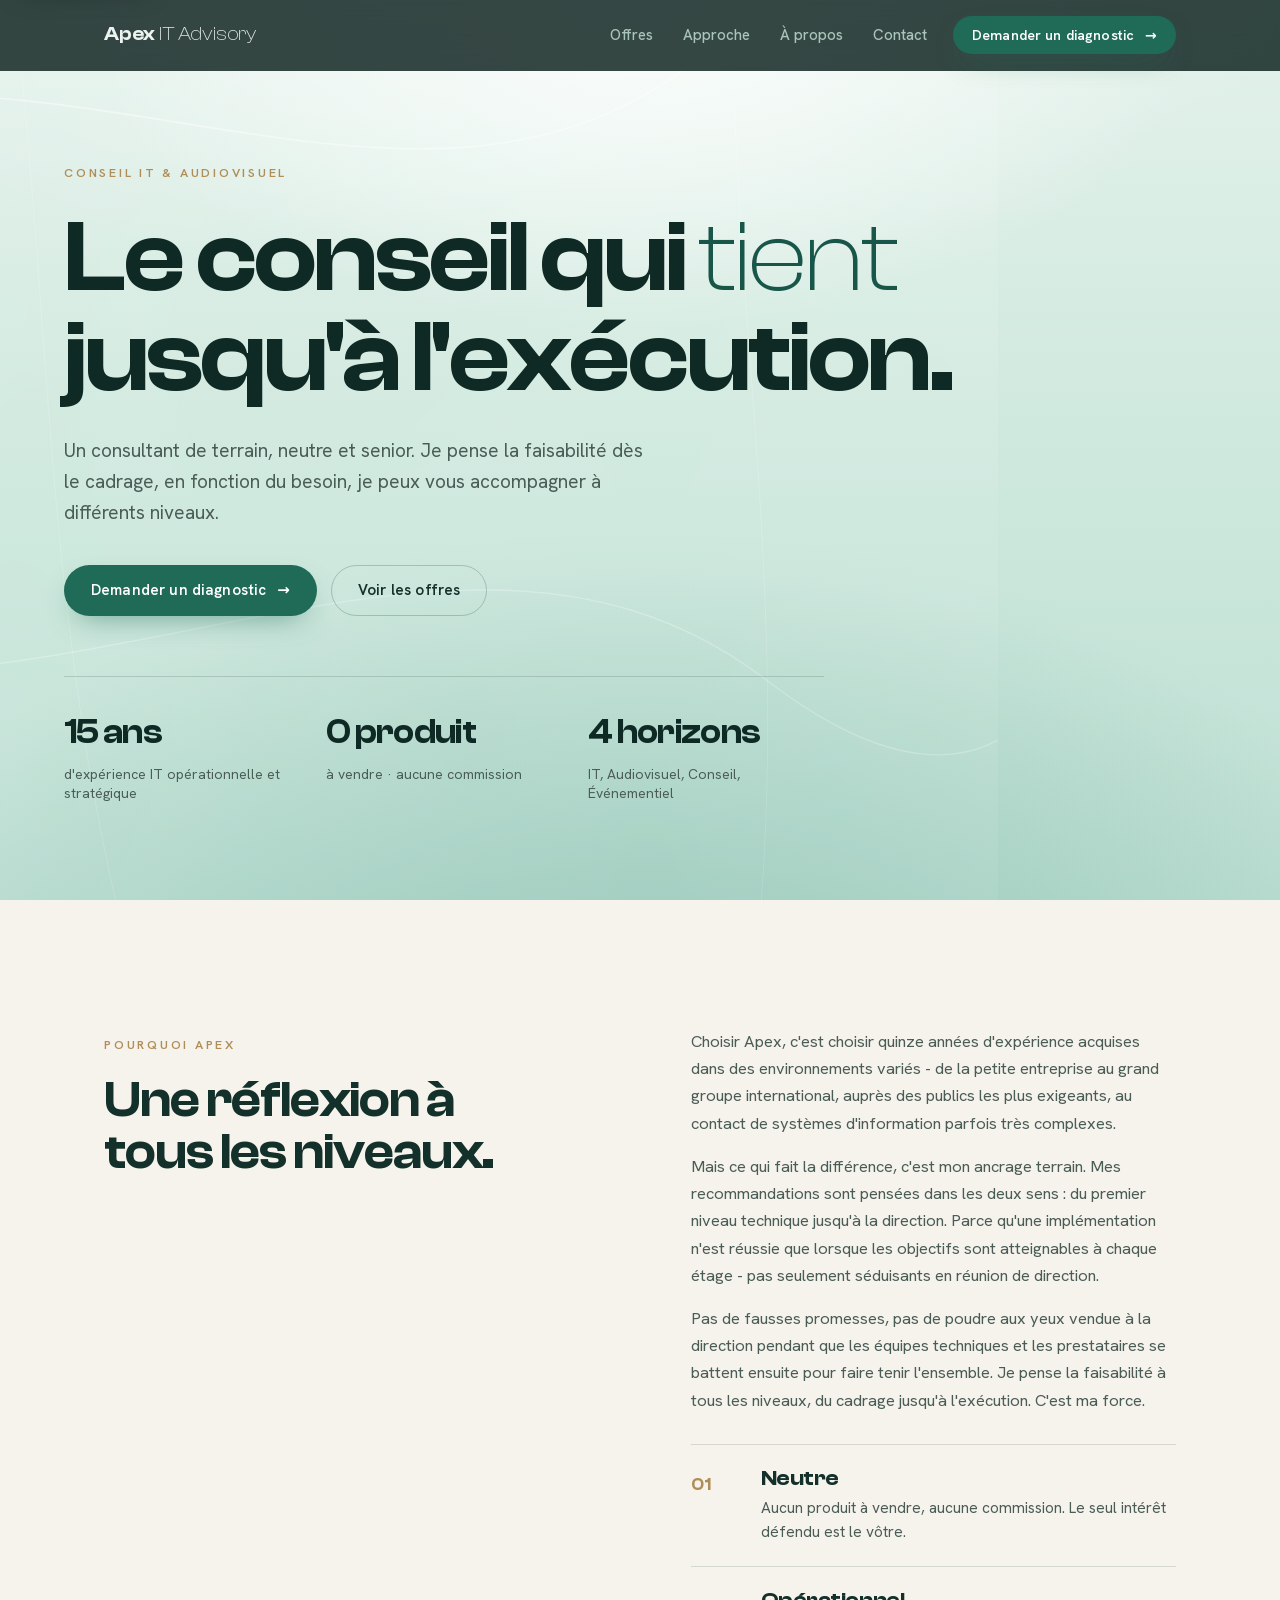
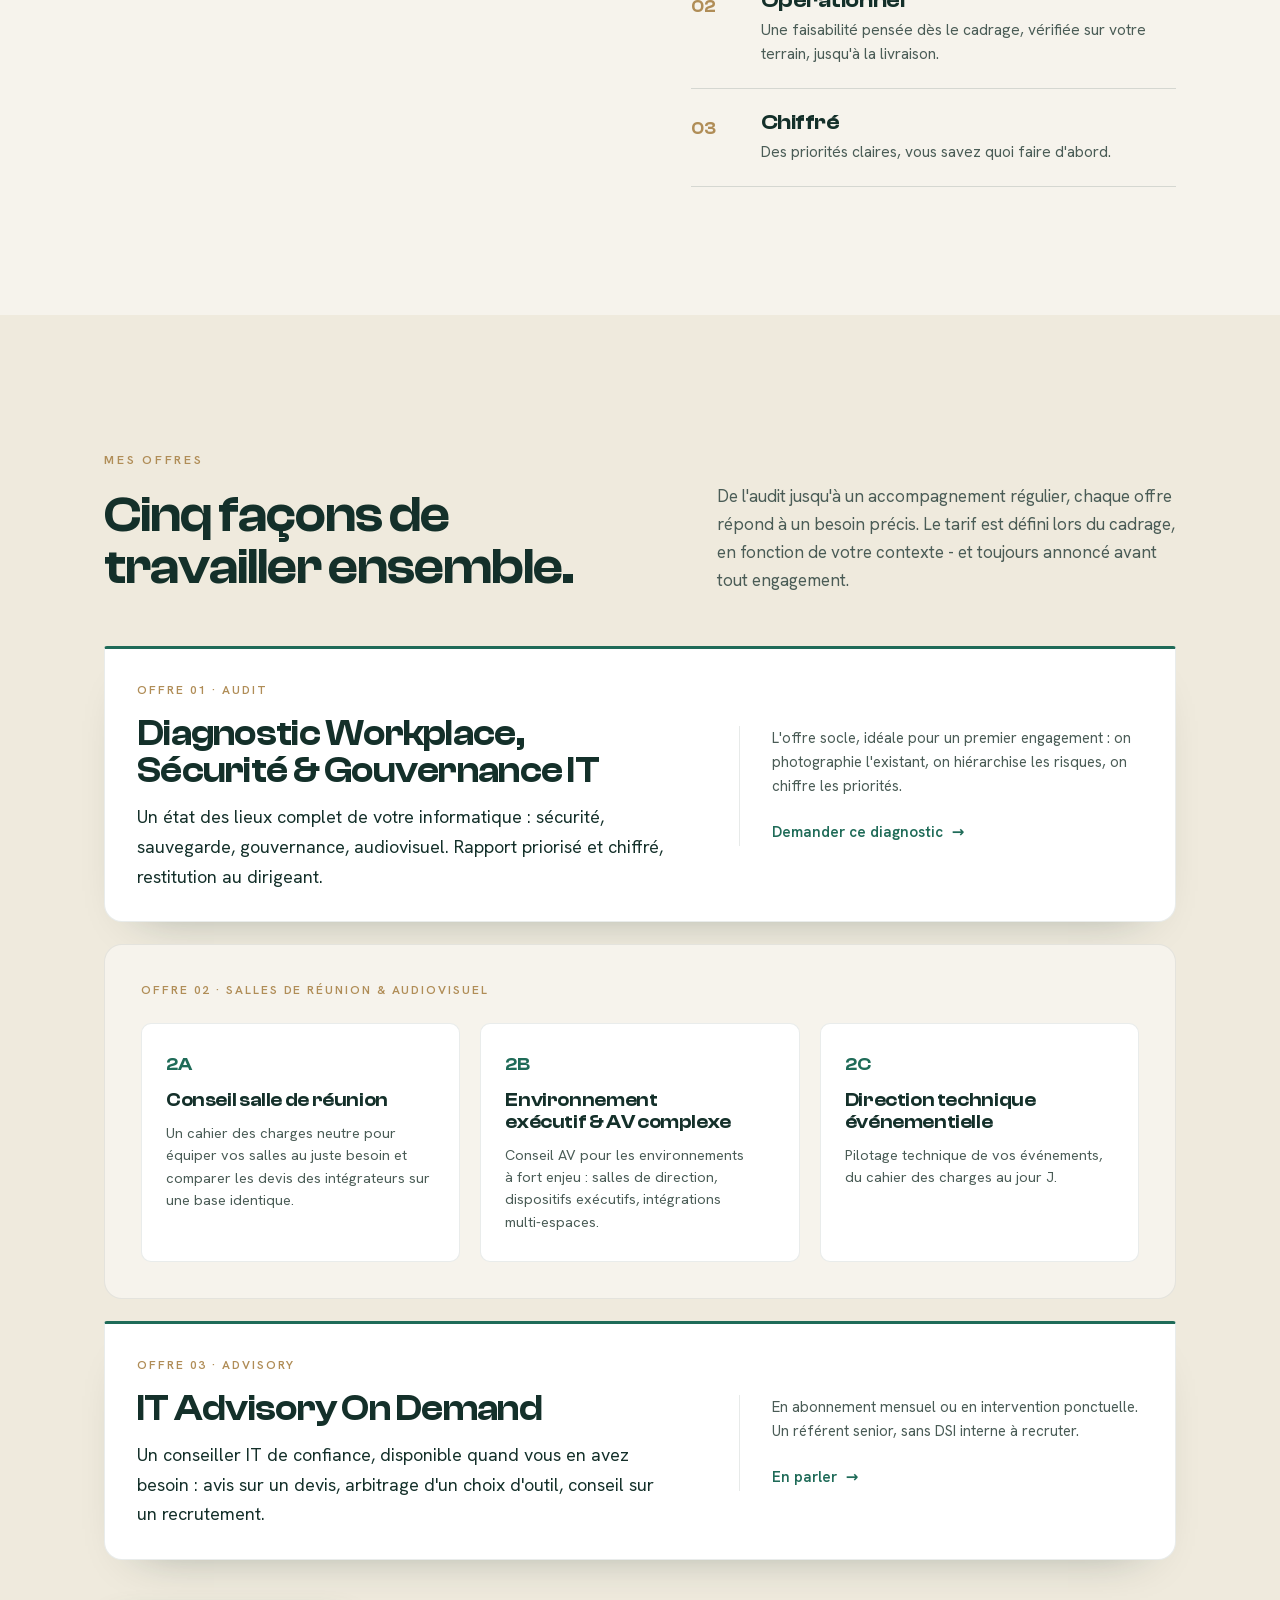
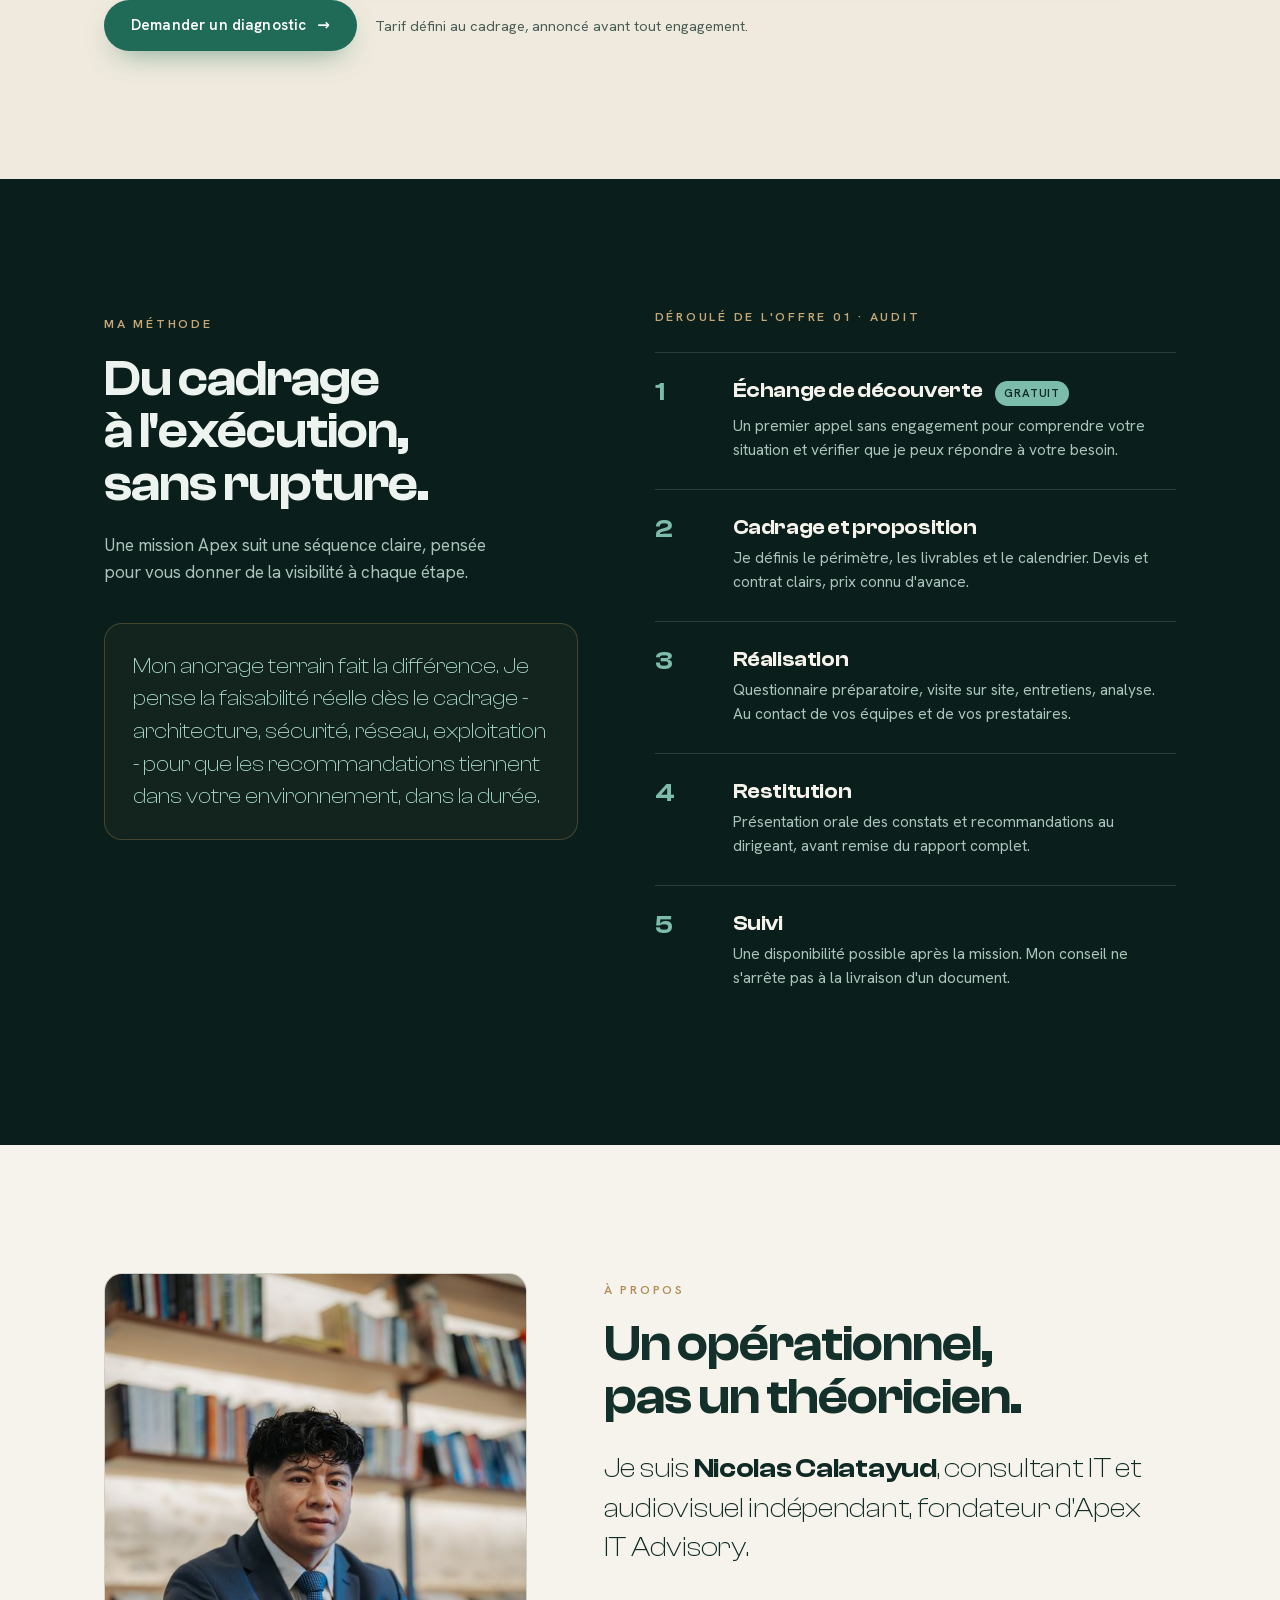
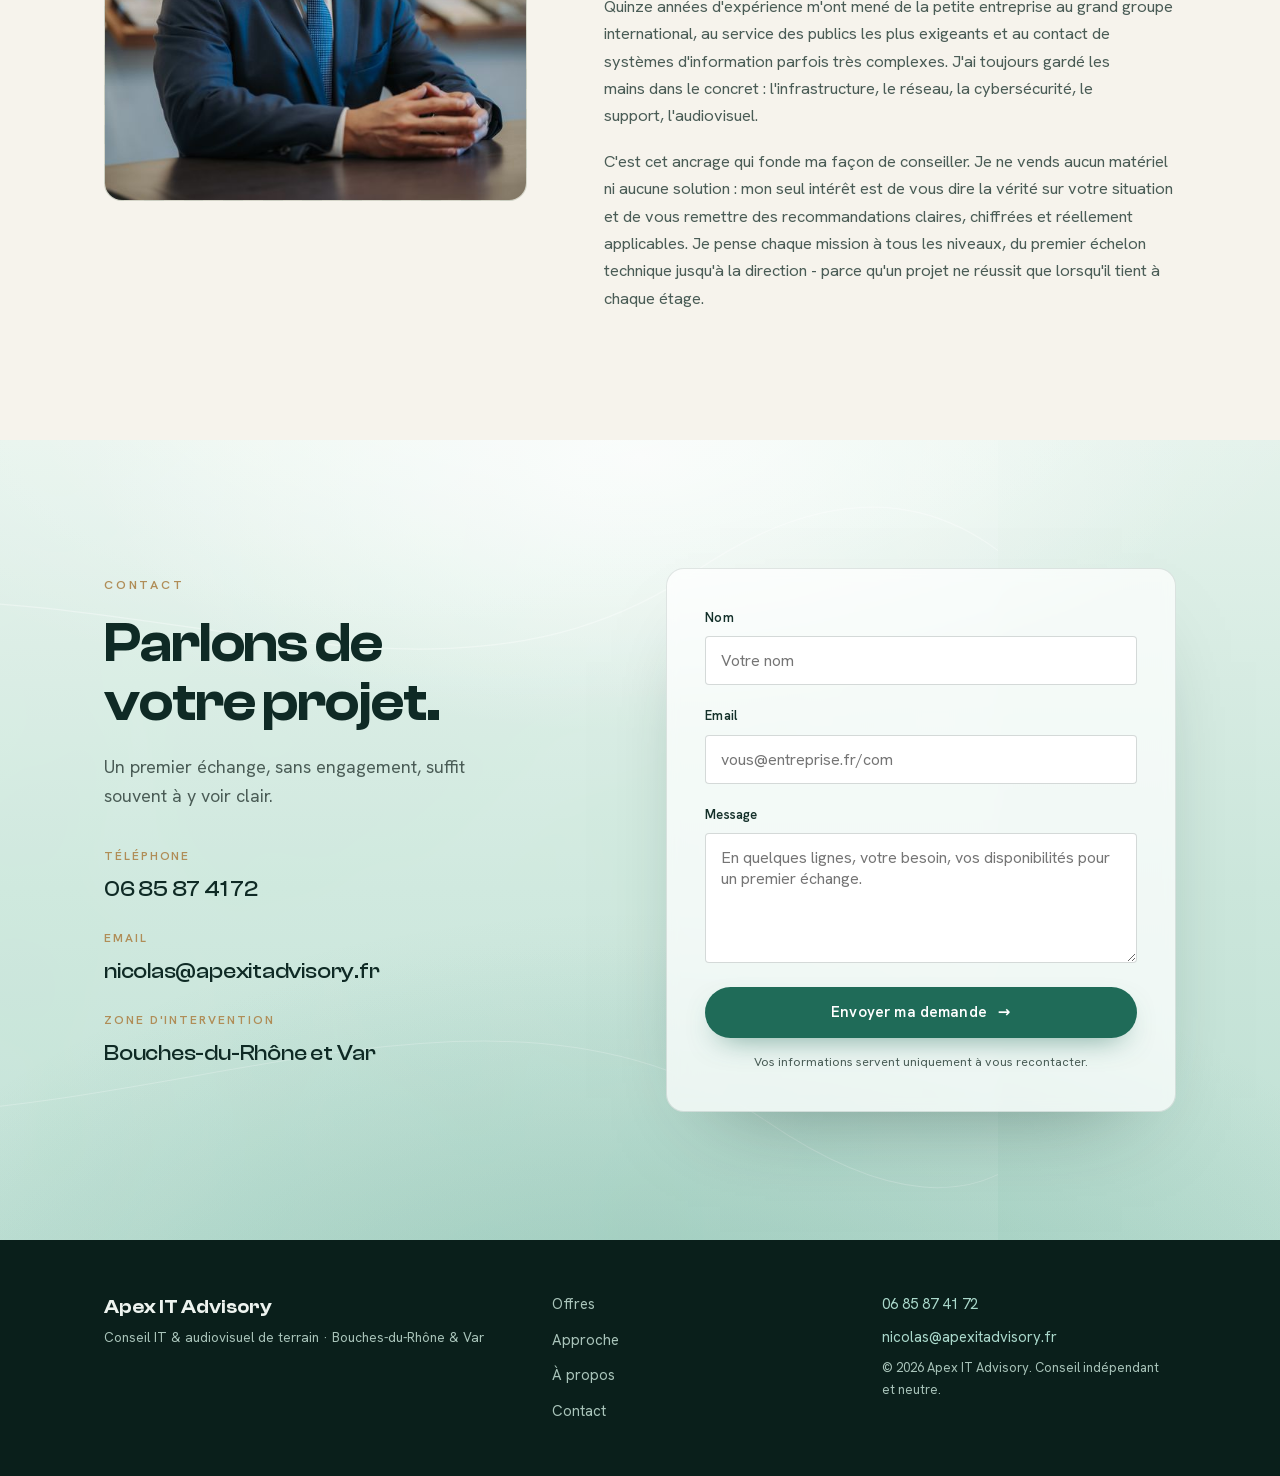
==== commit 0db52cc5: "Raccourcit la note sous le formulaire de contact Retire la mention de Web3Forms et de donnee sensibl" ====
--- a/index.html
+++ b/index.html
@@ -355,7 +355,7 @@
         </div>
         <input type="checkbox" name="botcheck" style="display:none" tabindex="-1" autocomplete="off">
         <button type="submit" class="btn btn--jade form__submit">Envoyer ma demande <span class="arrow">→</span></button>
-        <p class="form__note">Vos informations servent uniquement à vous recontacter. Elles transitent par notre service d'envoi (Web3Forms). Aucune donnée sensible n'est demandée.</p>
+        <p class="form__note">Vos informations servent uniquement à vous recontacter.</p>
         <p class="form__ok" id="formOk" role="status">Merci - votre messagerie va s'ouvrir pour finaliser l'envoi à Nicolas.</p>
       </form>
     </div>
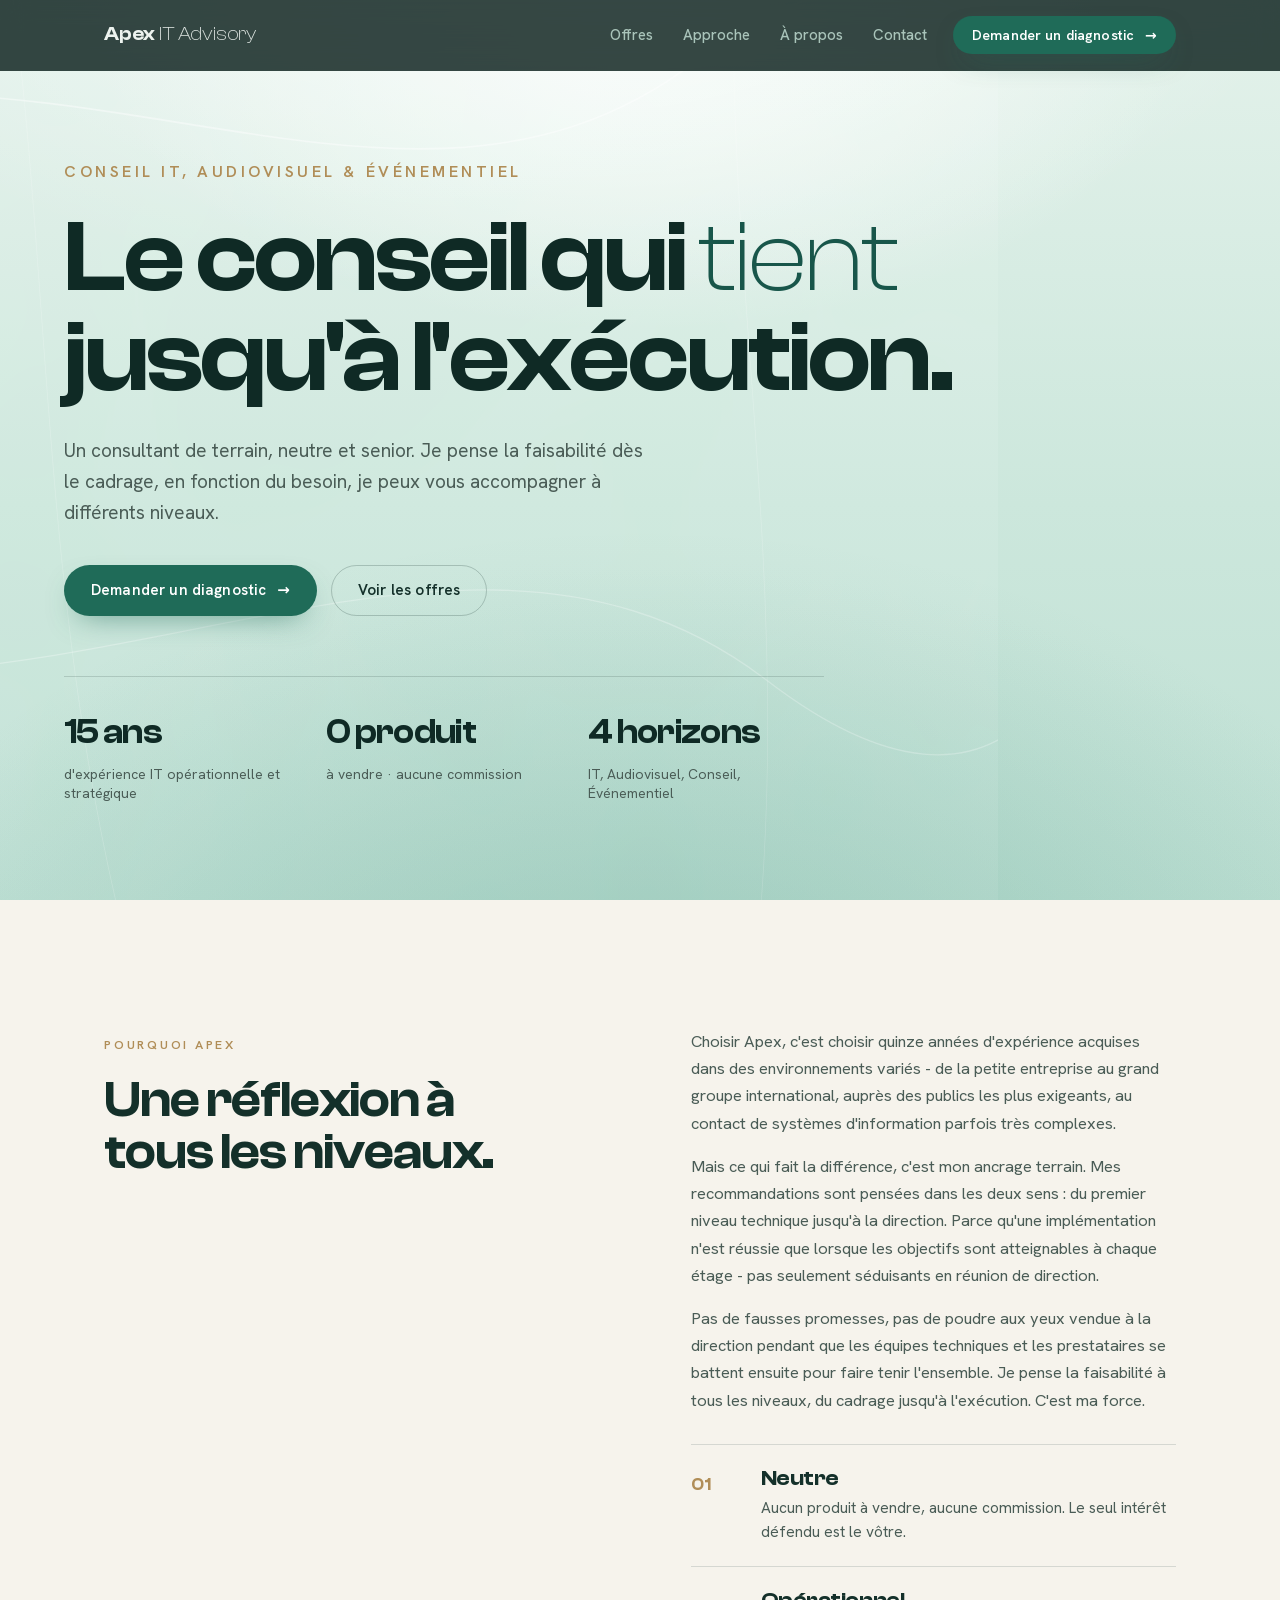
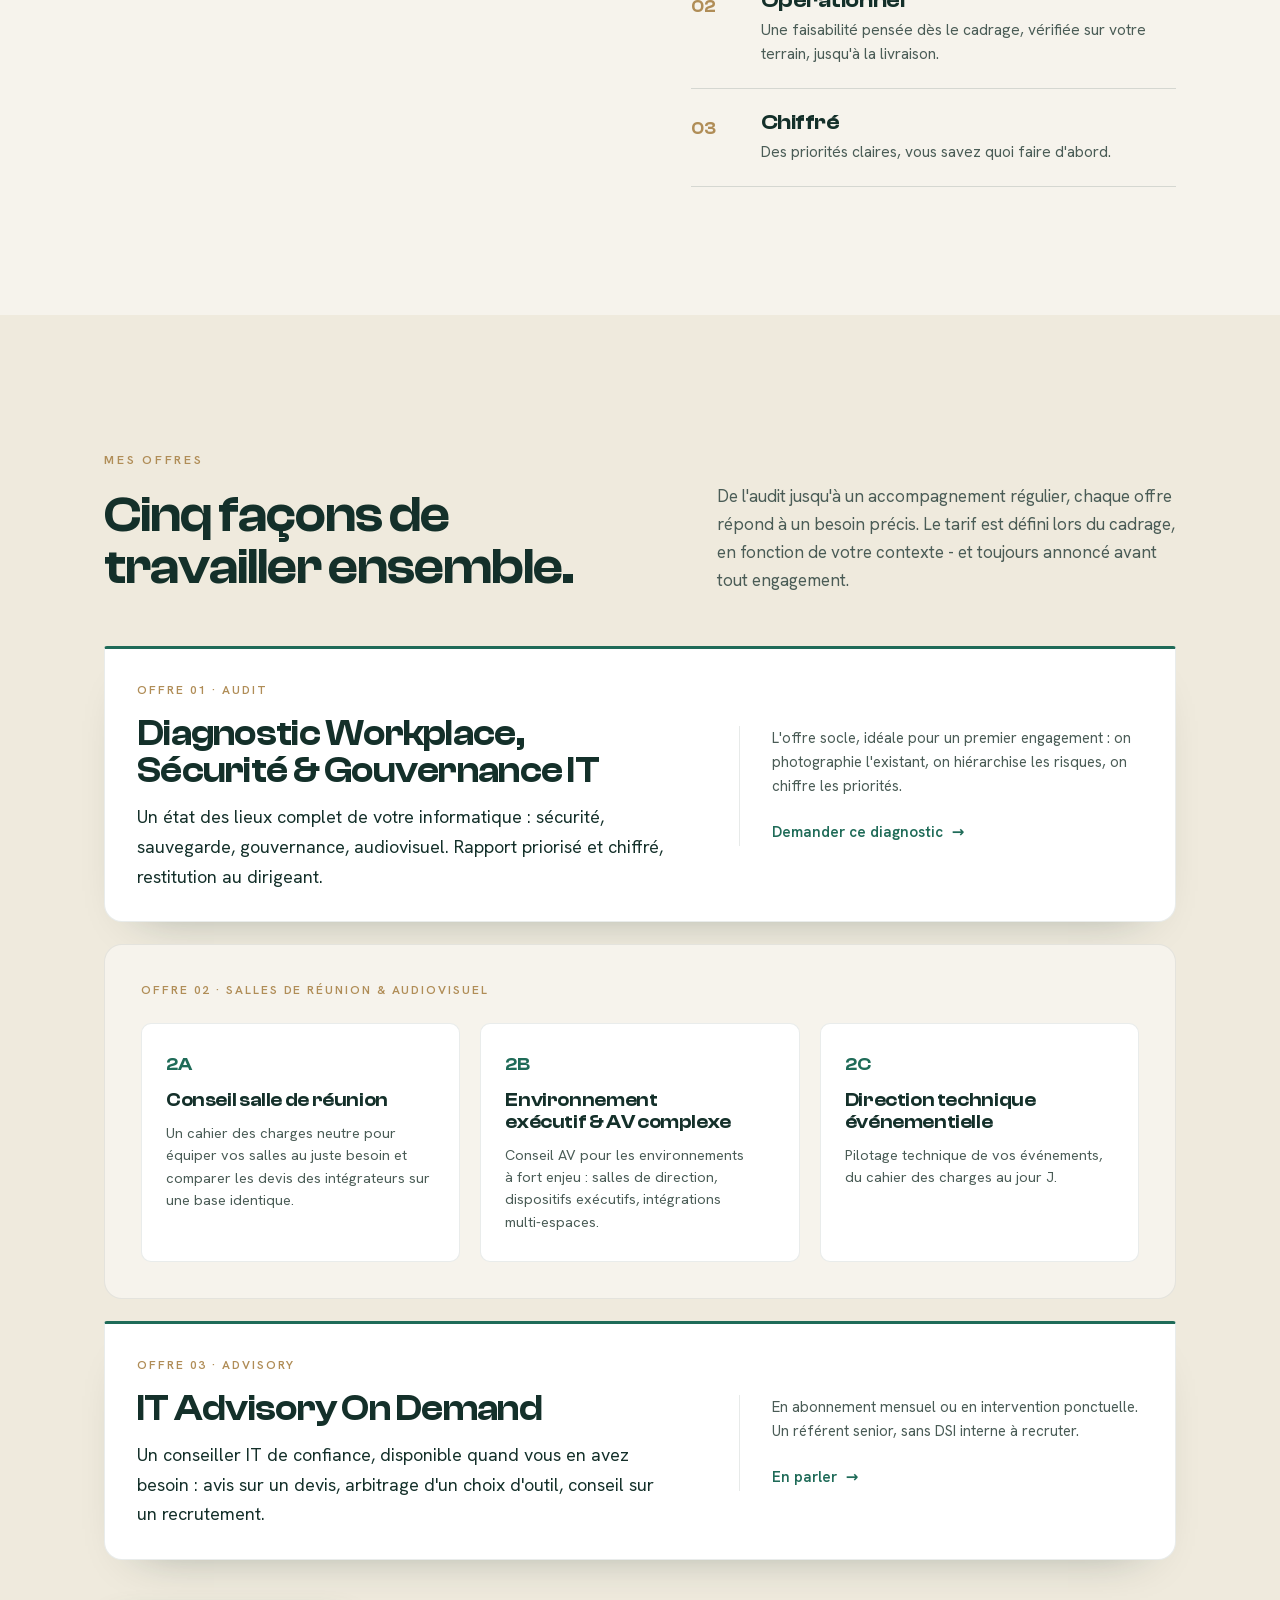
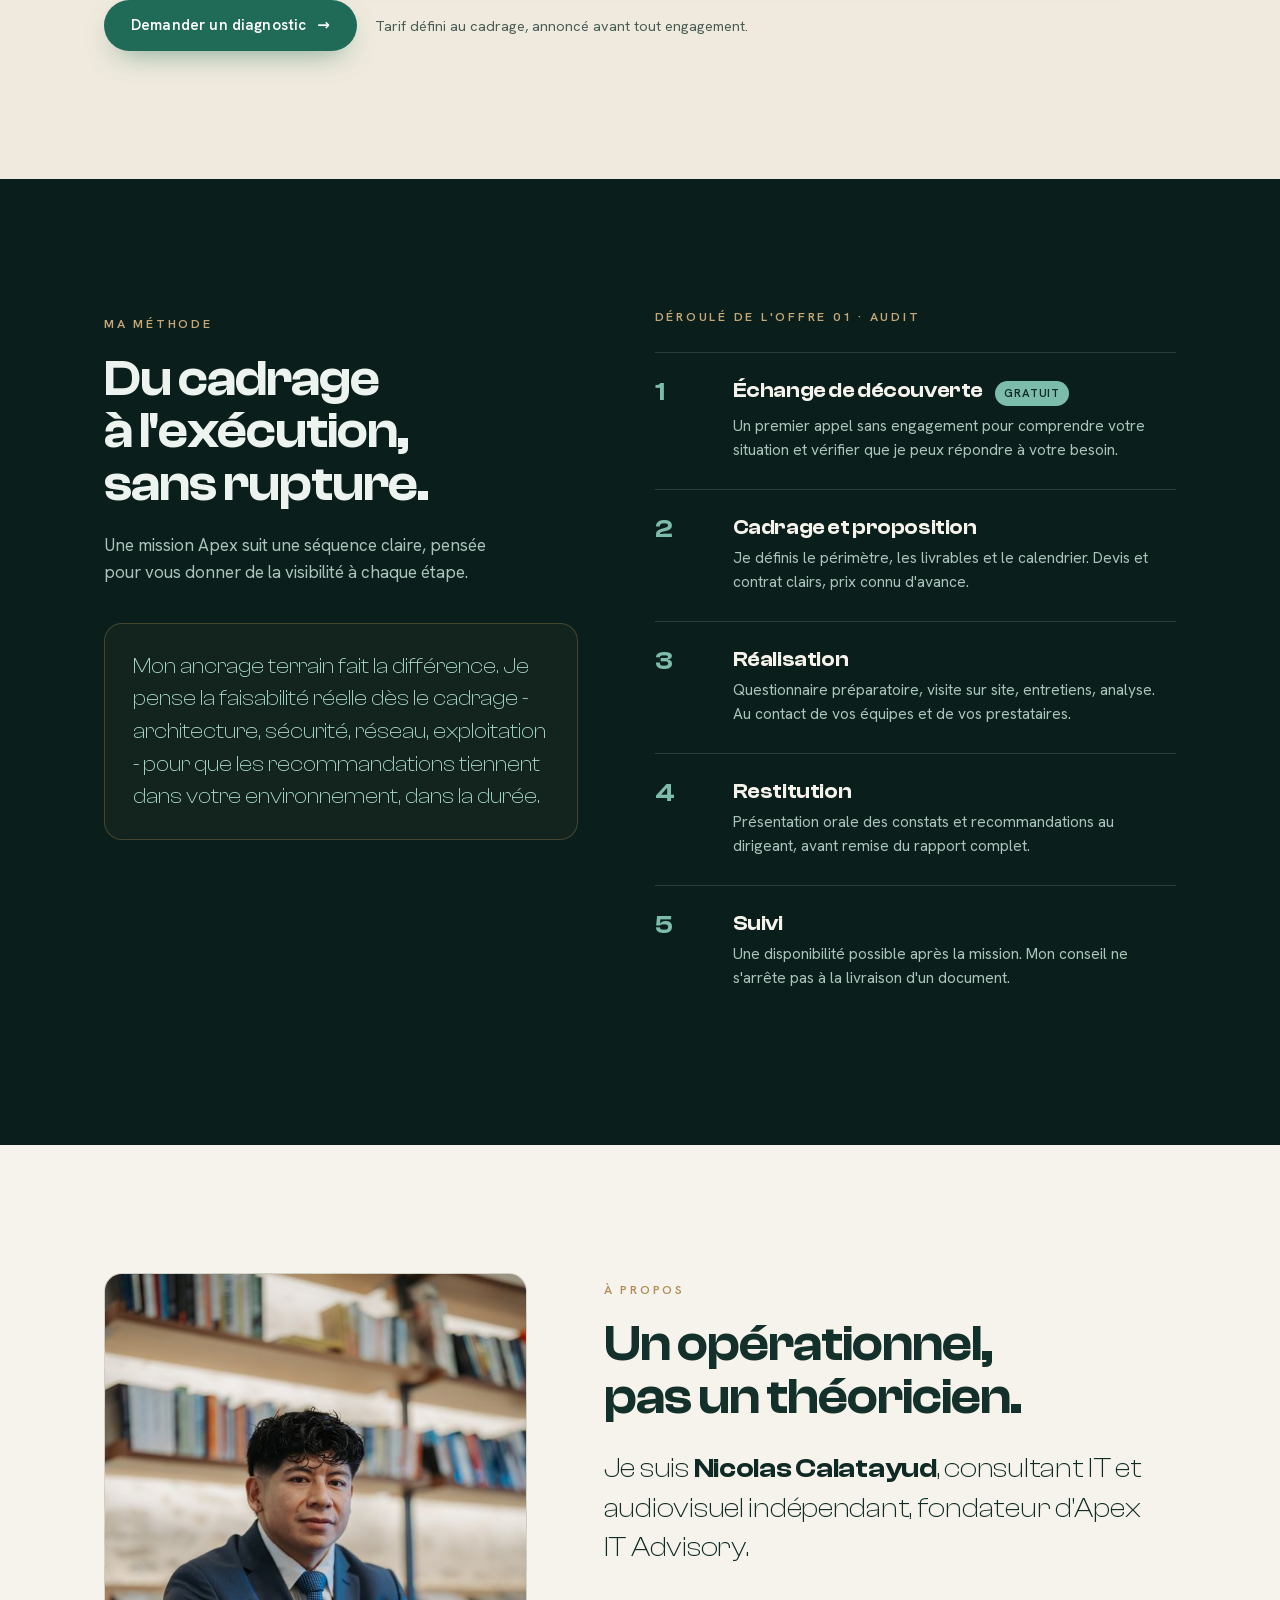
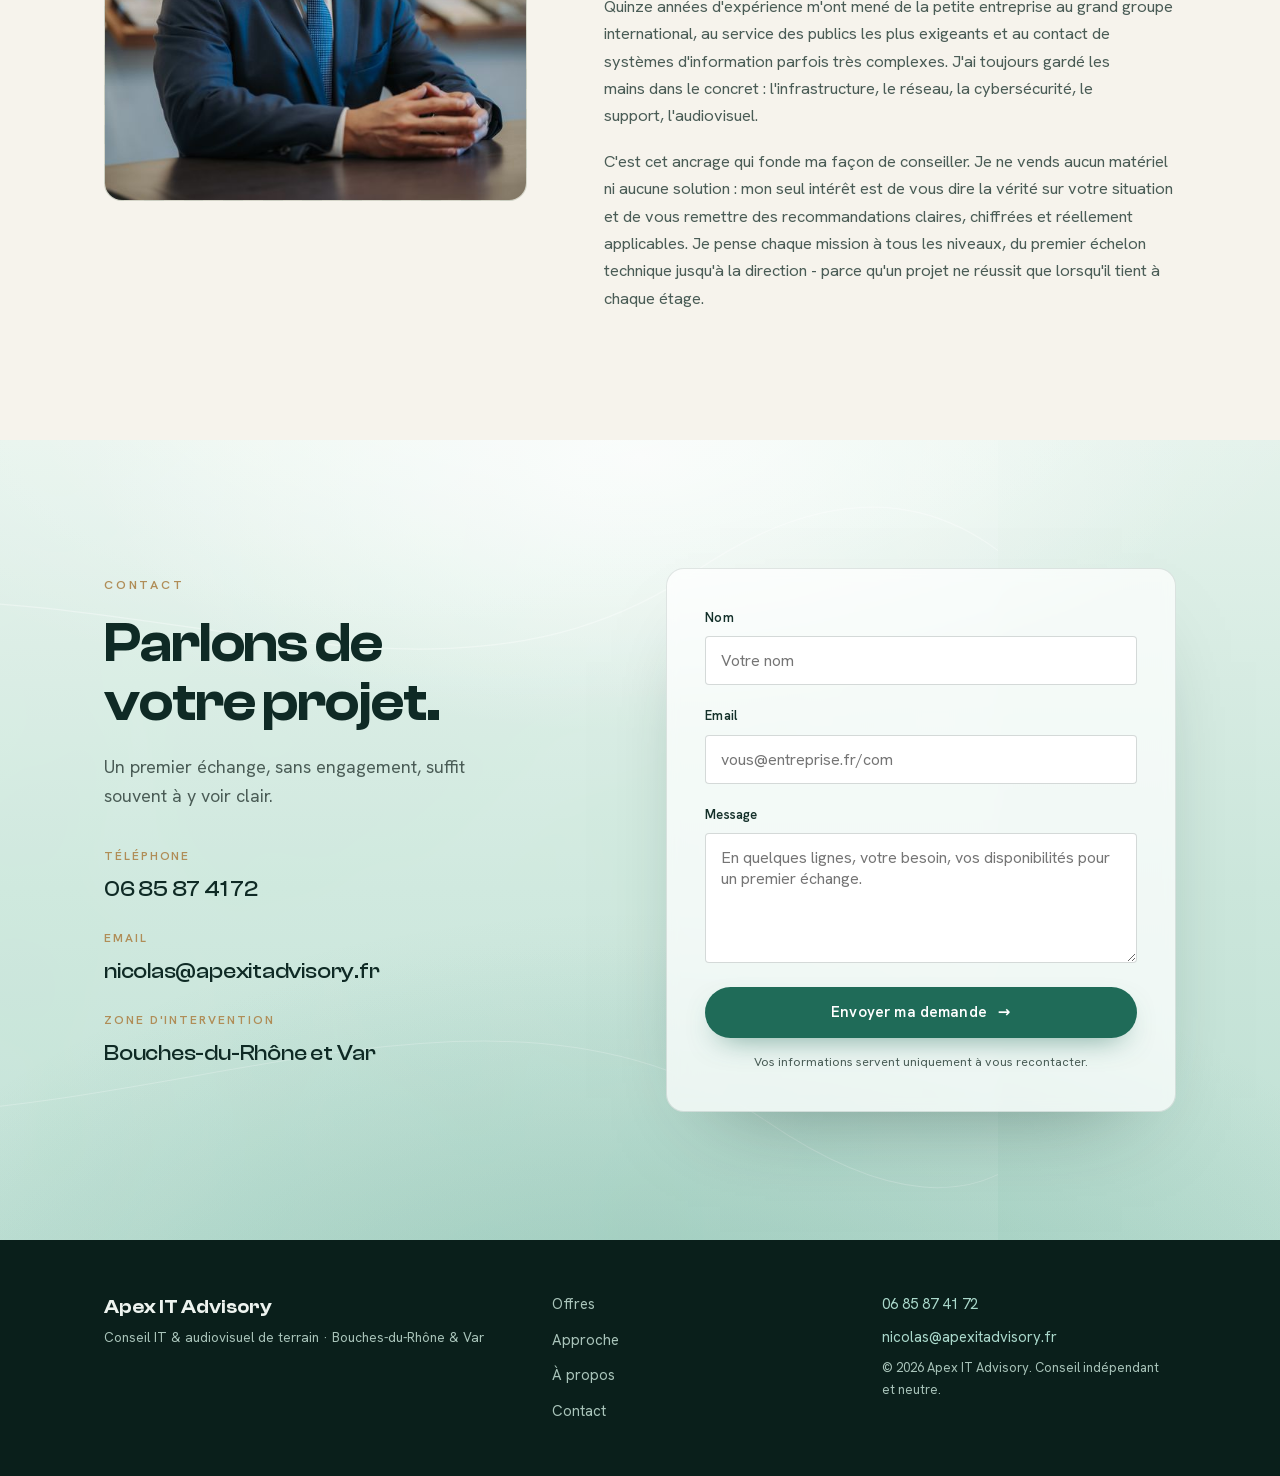
==== commit 253d5d38: "Ajoute 'evenementiel' a l'accroche du hero et l'agrandit 'Conseil IT & audiovisuel' -> 'Conseil IT, " ====
--- a/index.html
+++ b/index.html
@@ -118,7 +118,7 @@
     <path d="M1180 -80 C 1060 260, 1280 560, 1120 980" stroke="#ffffff" stroke-width="0.8" opacity="0.26"/>
   </svg>
   <div class="hero__inner">
-    <p class="eyebrow eyebrow--plain">Conseil IT &amp; audiovisuel</p>
+    <p class="eyebrow eyebrow--plain" style="font-size:16px">Conseil IT, audiovisuel &amp; événementiel</p>
     <h1 class="hero__title">Le conseil qui <span class="lt">tient</span> jusqu'à l'exécution.</h1>
     <p class="hero__lede">Un consultant de terrain, neutre et senior. Je pense la faisabilité dès le cadrage, en fonction du besoin, je peux vous accompagner à différents niveaux.</p>
     <div class="hero__actions">
--- a/site.css
+++ b/site.css
@@ -14,13 +14,14 @@
 .skip-link {
   position: absolute; left: 12px; top: 12px; z-index: 200;
   transform: translateY(-160%);
+  opacity: 0; pointer-events: none;
   background: var(--cream); color: var(--anthracite);
   font-family: var(--sans); font-size: 14px; font-weight: 600;
   padding: 10px 16px; border-radius: var(--r-sm);
   box-shadow: 0 10px 30px -12px rgba(0,0,0,.5);
-  transition: transform .2s var(--ease);
-}
-.skip-link:focus { transform: none; outline: 2px solid var(--jade); outline-offset: 2px; }
+  transition: transform .2s var(--ease), opacity .2s var(--ease);
+}
+.skip-link:focus { transform: none; opacity: 1; pointer-events: auto; outline: 2px solid var(--jade); outline-offset: 2px; }
 
 /* ---------- Brand ---------- */
 .brand { display: inline-flex; align-items: center; gap: 12px; }
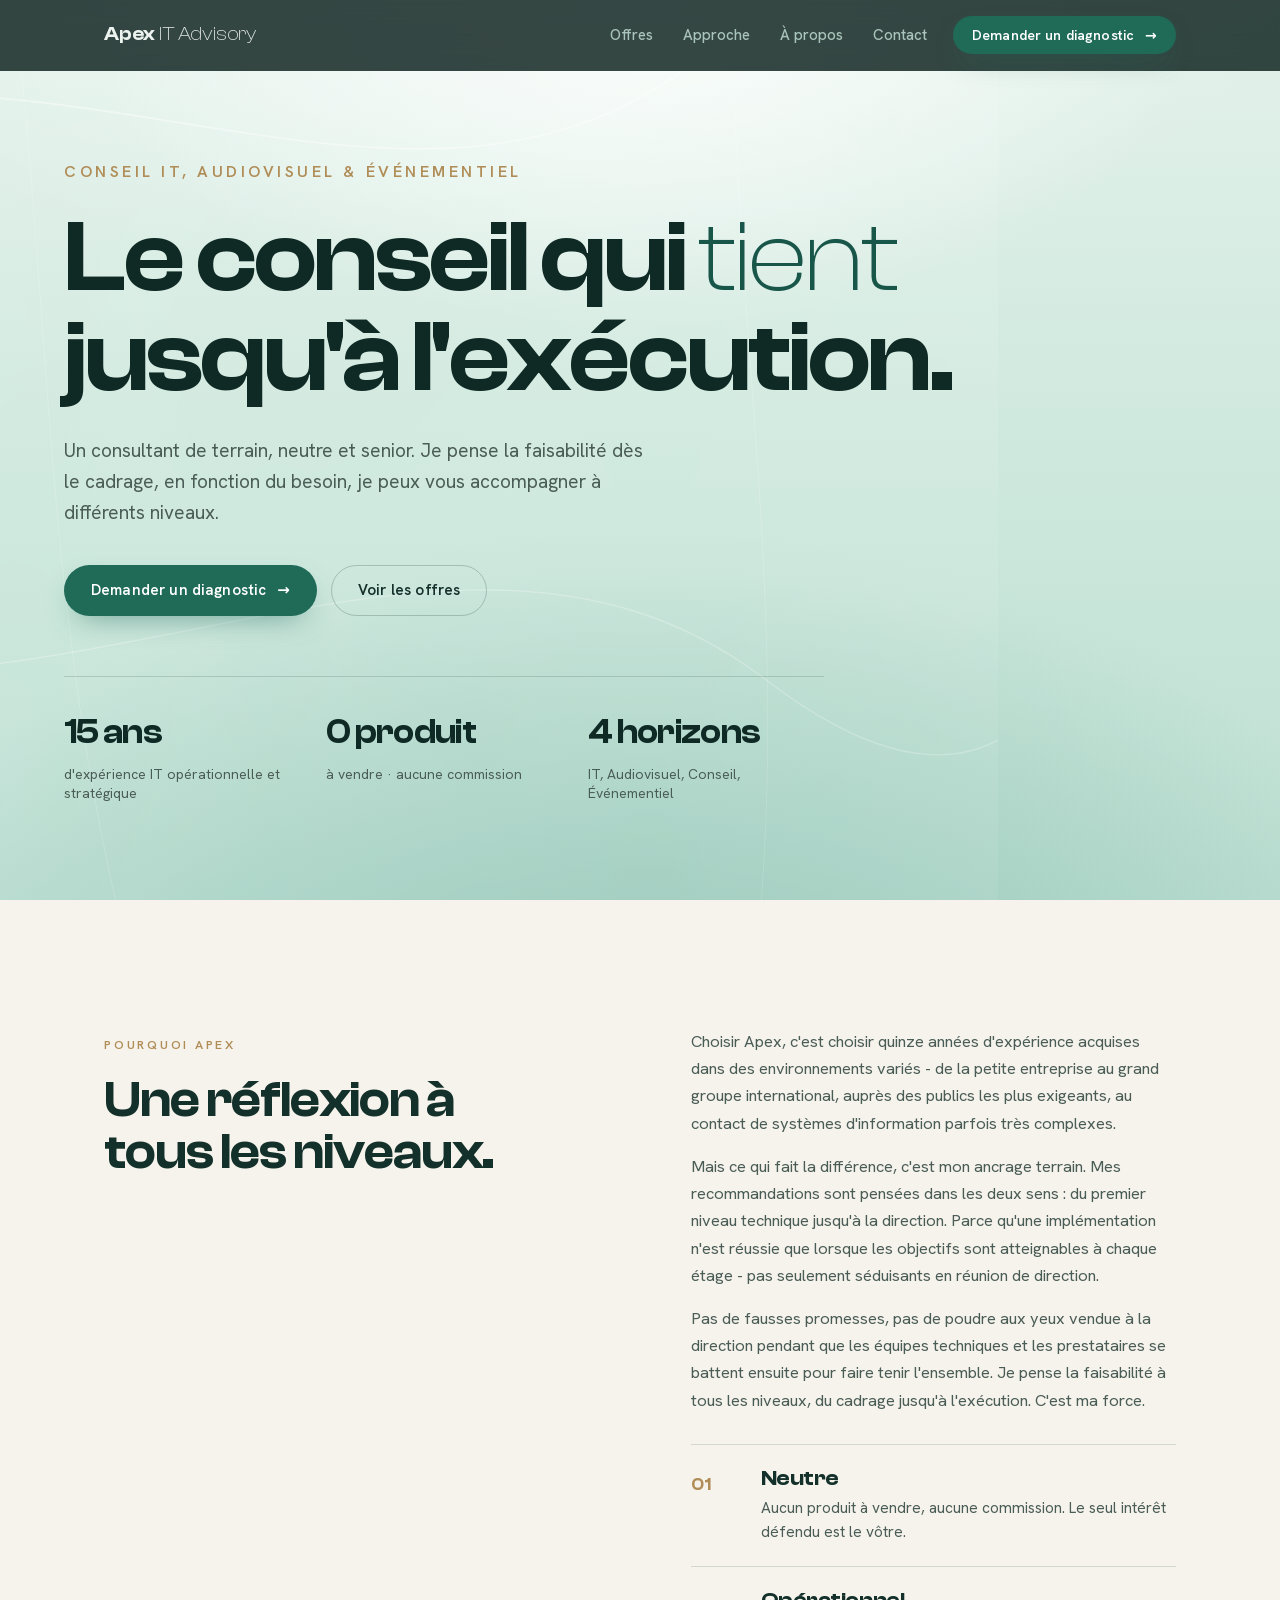
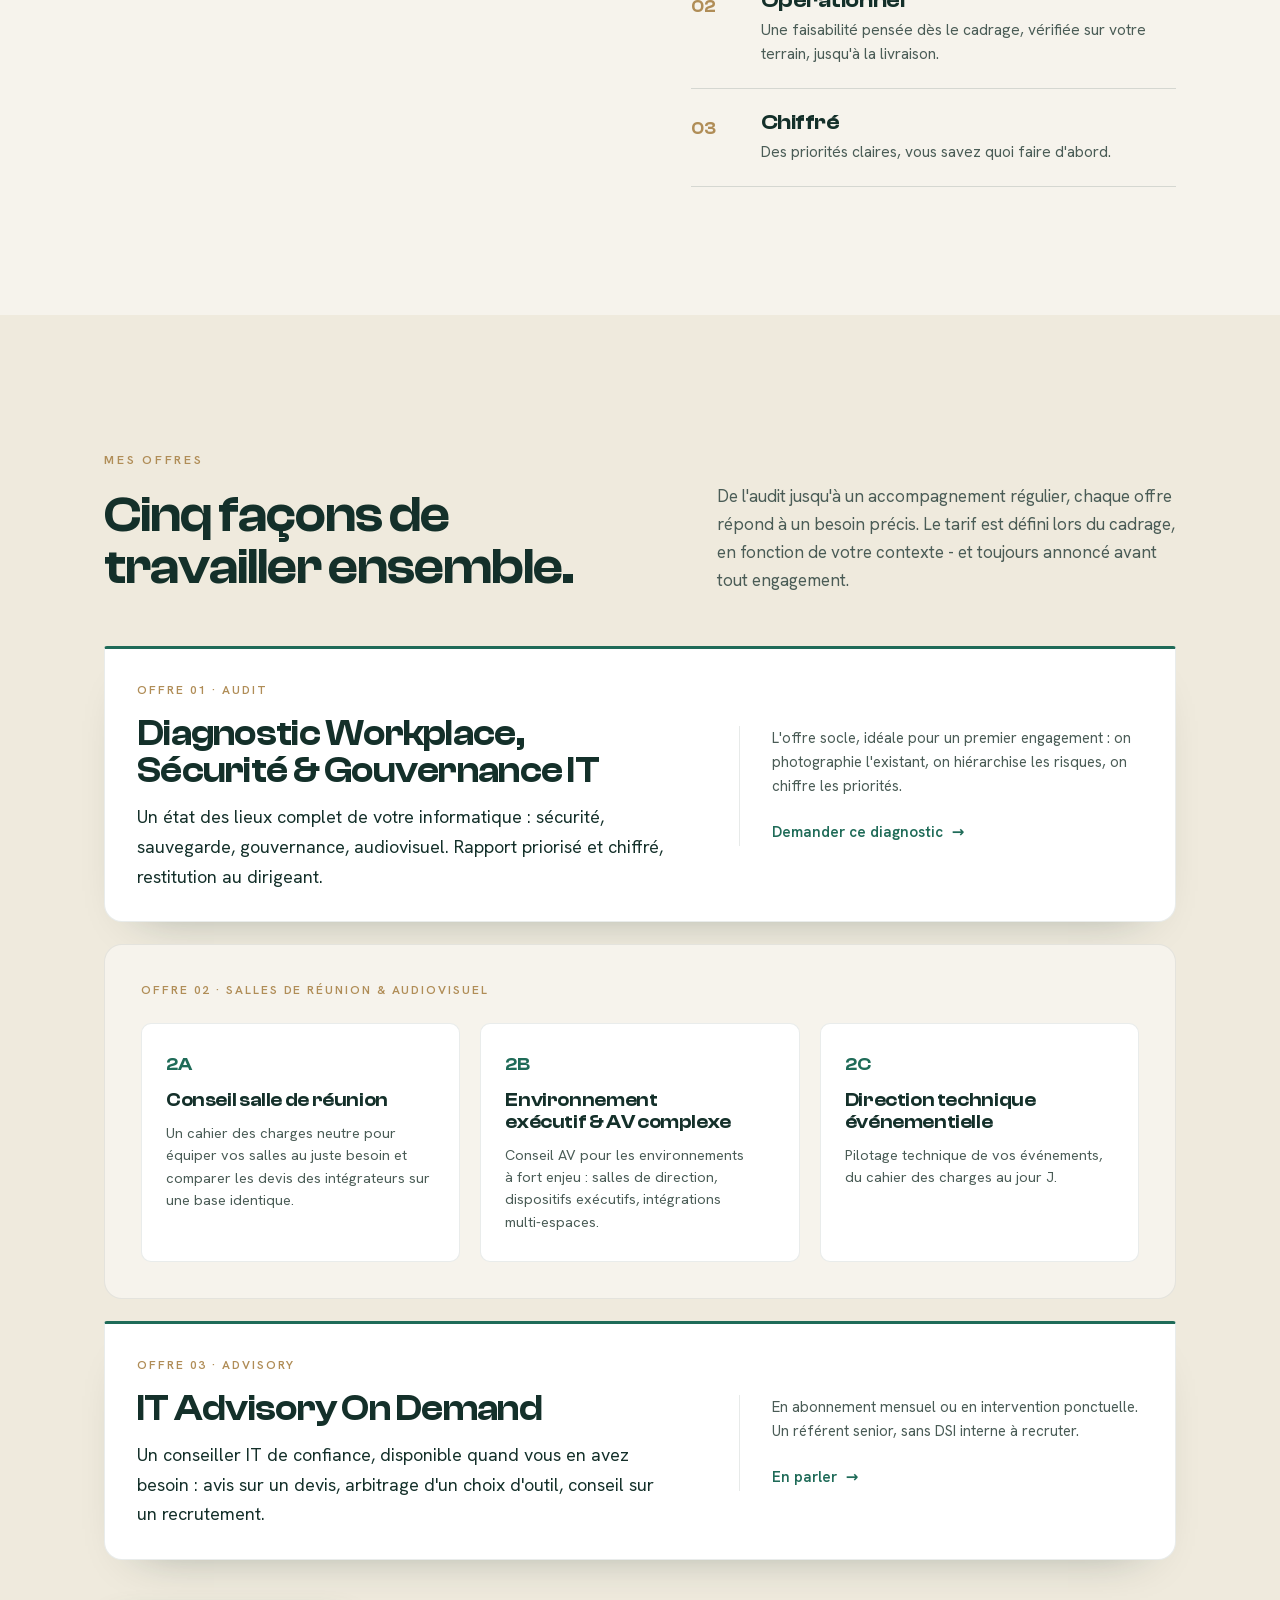
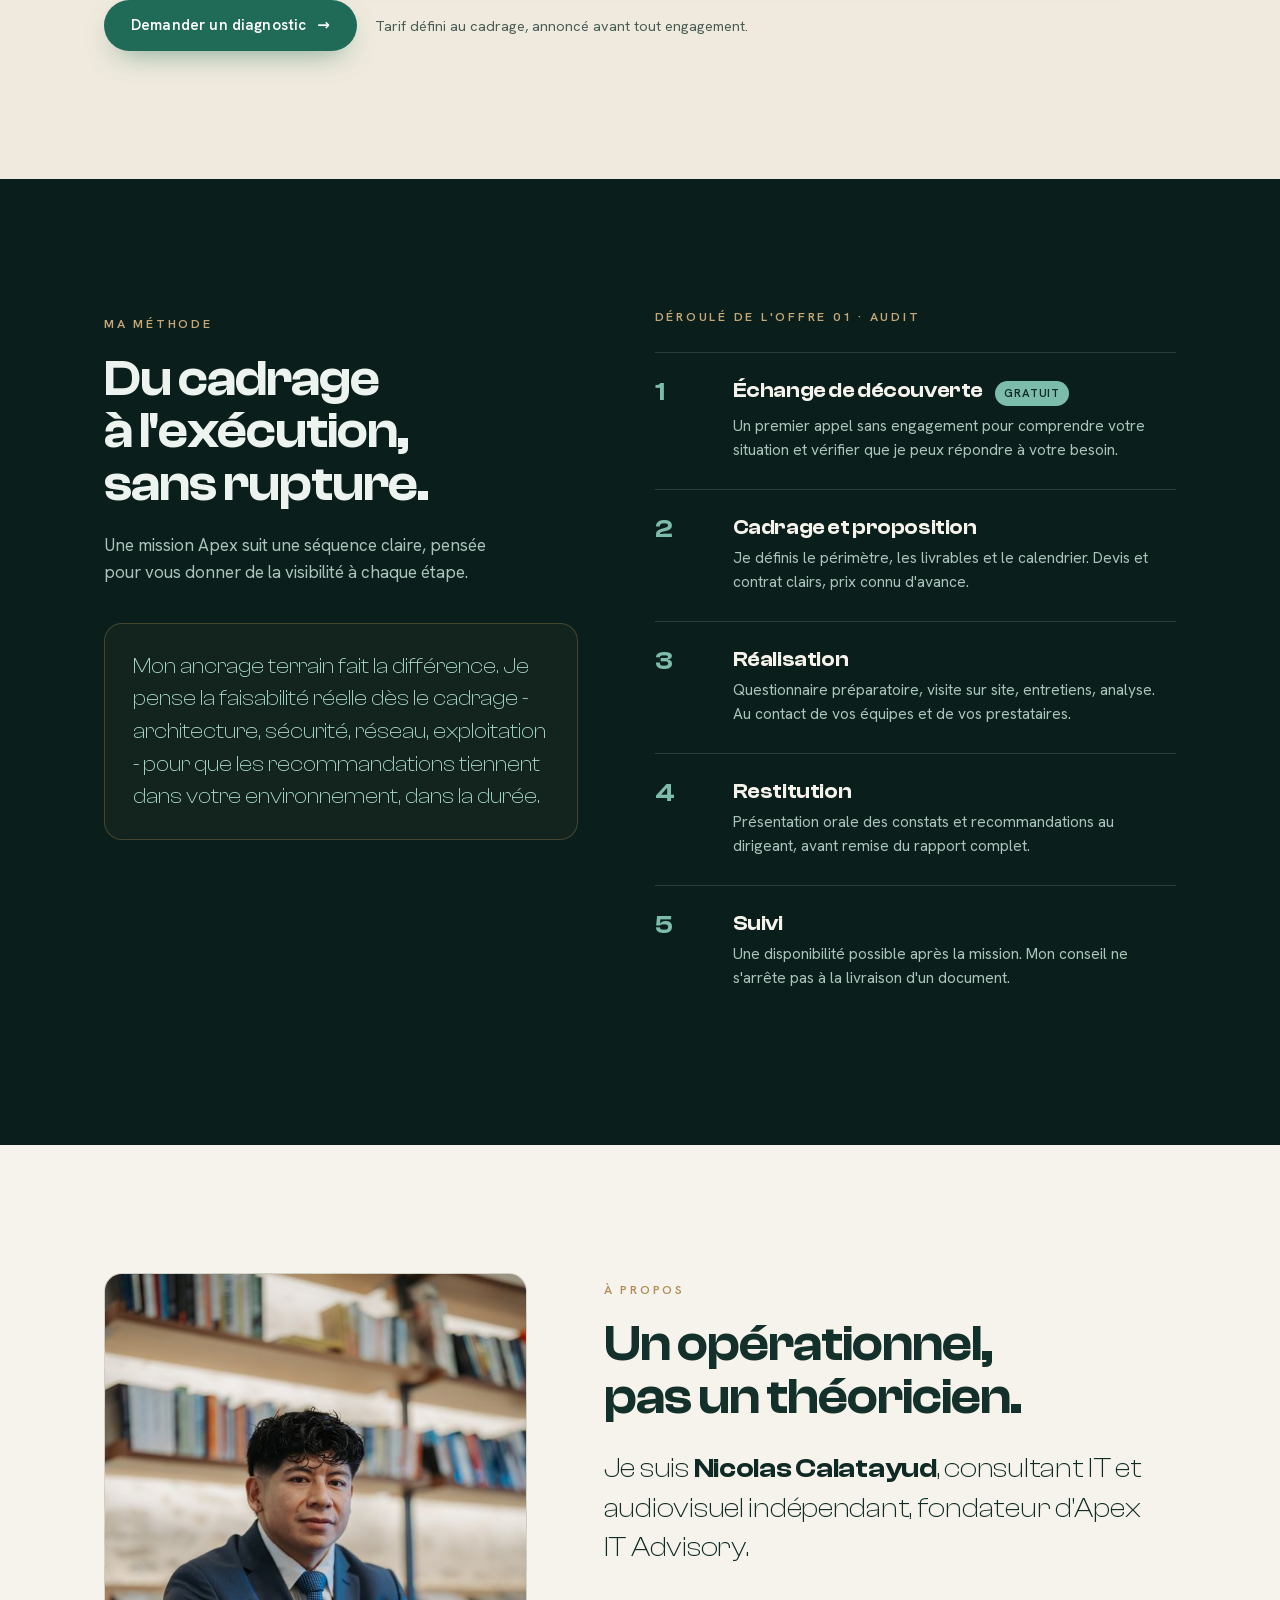
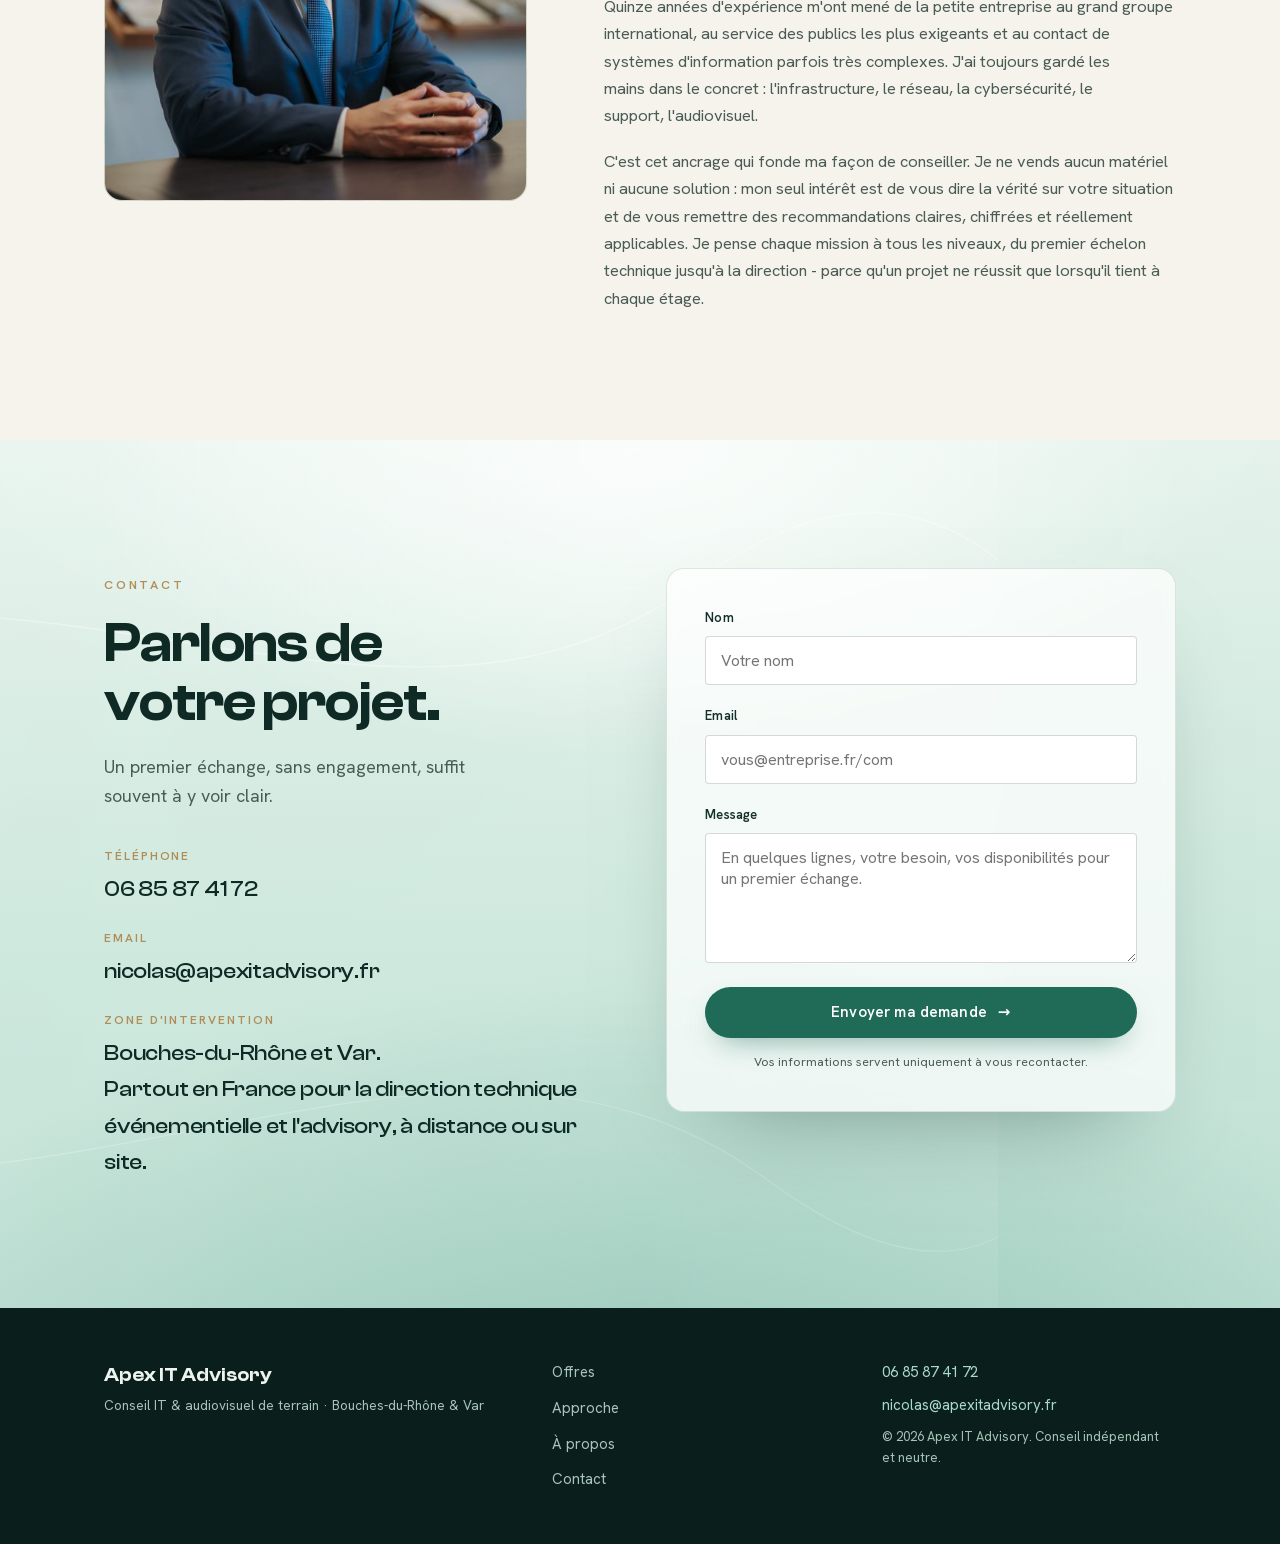
==== commit 84dab380: "Etoffe la zone d'intervention dans le bloc contact Precise la couverture nationale pour la direction" ====
--- a/index.html
+++ b/index.html
@@ -335,7 +335,7 @@
           </div>
           <div class="contact__fact">
             <span class="k">Zone d'intervention</span>
-            <span class="v">Bouches-du-Rhône et Var</span>
+            <span class="v">Bouches-du-Rhône et Var.<br>Partout en France pour la direction technique événementielle et l'advisory, à distance ou sur site.</span>
           </div>
         </div>
       </div>
--- a/site.css
+++ b/site.css
@@ -230,10 +230,12 @@
   .nav__links, .nav__cta { display: none; }
   .nav__burger { display: inline-flex; flex-direction: column; gap: 5px; background: none; border: 0; cursor: pointer; padding: 8px; color: var(--on-dark); }
   .nav__burger span { width: 24px; height: 1.5px; background: currentColor; display: block; }
-  .nav.menu-open { background: rgba(8,25,21,.98); }
-  body.menu-open .nav__links { display: flex; position: absolute; top: 70px; left: 0; right: 0; flex-direction: column; gap: 0; background: var(--anthracite-deep); padding: 8px var(--gutter) 20px; border-bottom: 1px solid rgba(176,141,87,.22); }
+  .nav.menu-open { background: rgba(8,25,21,.98); height: 100dvh; overflow-y: auto; }
+  .nav.menu-open .nav__inner { flex-wrap: wrap; align-items: flex-start; }
+  body.menu-open .nav__links { display: flex; flex-direction: column; gap: 0; width: 100%; order: 3; margin-top: 8px; padding-top: 16px; border-top: 1px solid rgba(176,141,87,.22); }
   body.menu-open .nav__links a { padding: 14px 0; border-bottom: 1px solid rgba(170,216,203,.1); }
-  body.menu-open .nav__cta { display: inline-flex; position: absolute; top: 70px; left: 0; right: 0; margin: 0 var(--gutter); transform: translateY(190px); justify-content: center; }
+  body.menu-open .nav__cta { display: inline-flex; width: 100%; order: 4; justify-content: center; margin-top: 20px; }
+  body.menu-open { overflow: hidden; }
 
   .why__grid, .sec-head--split, .approche__grid, .about__grid, .contact__grid { grid-template-columns: 1fr; }
   .sec-head--split { gap: 16px; }
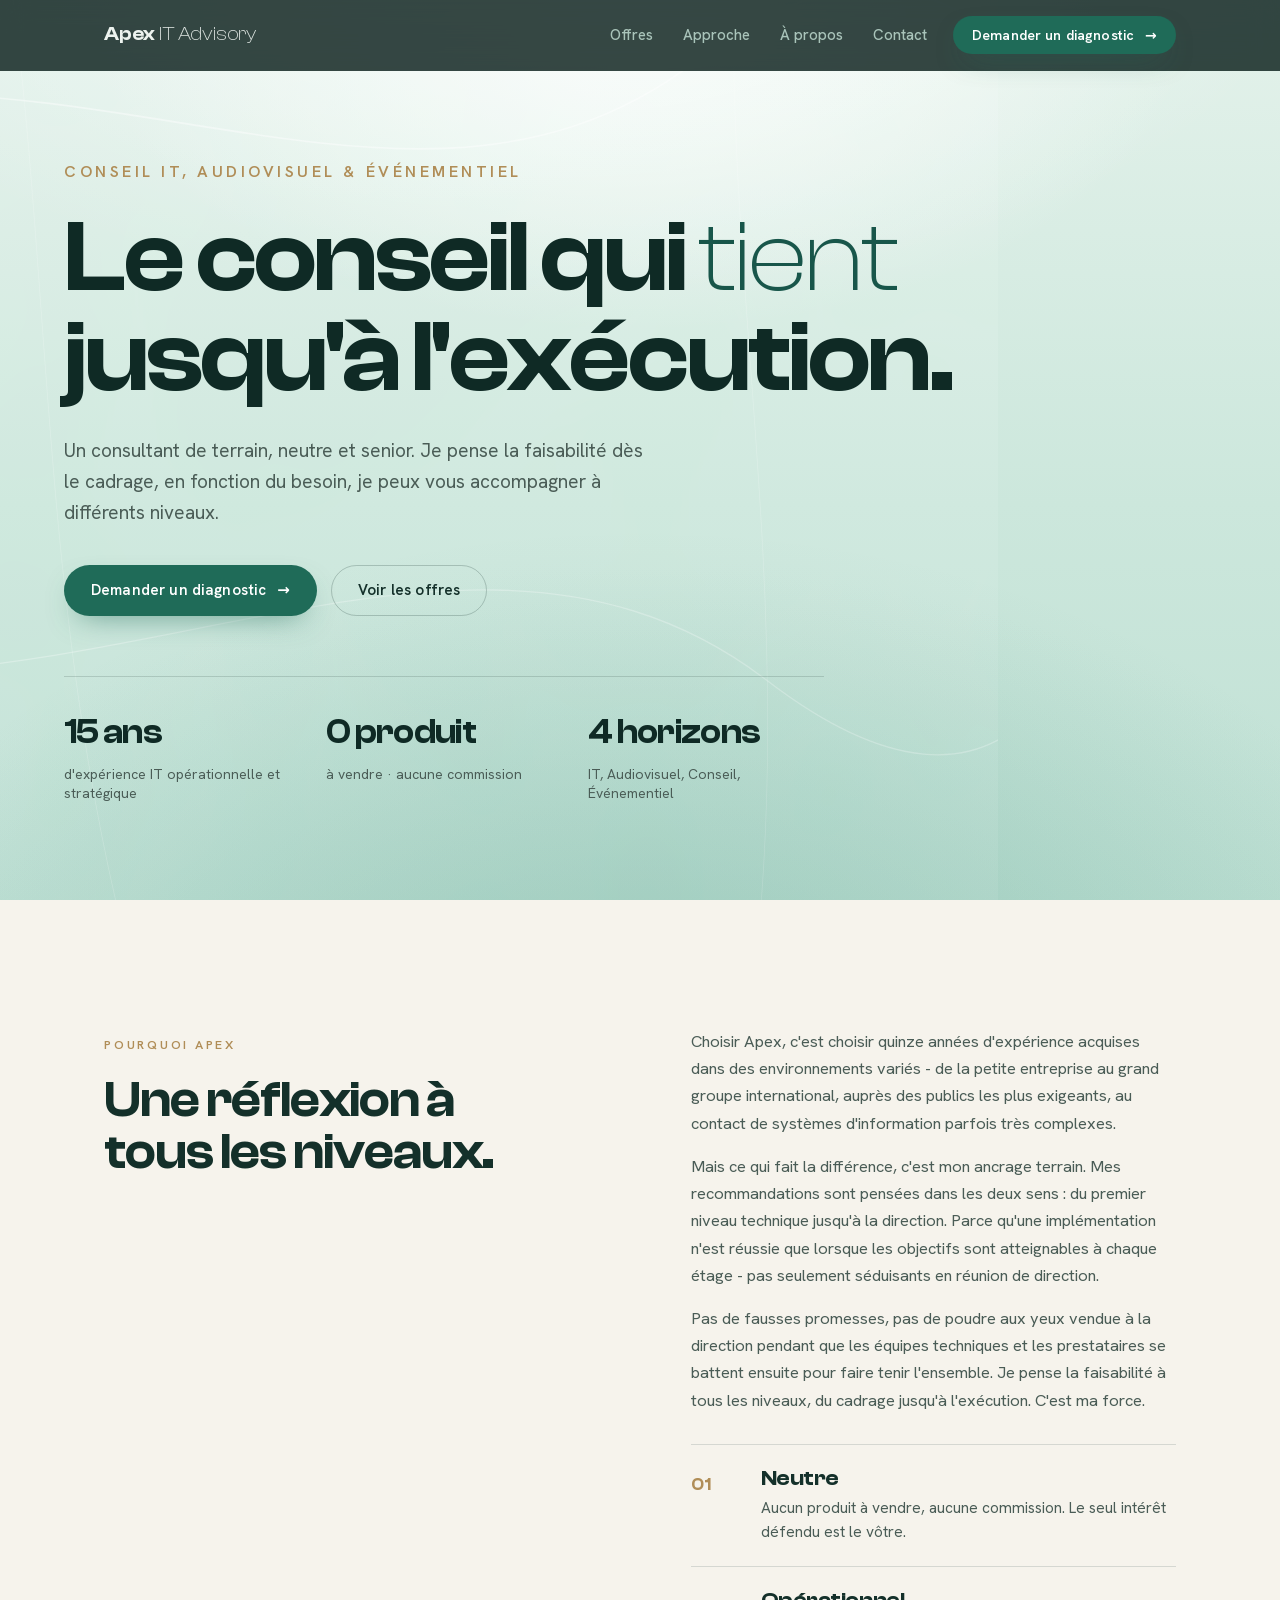
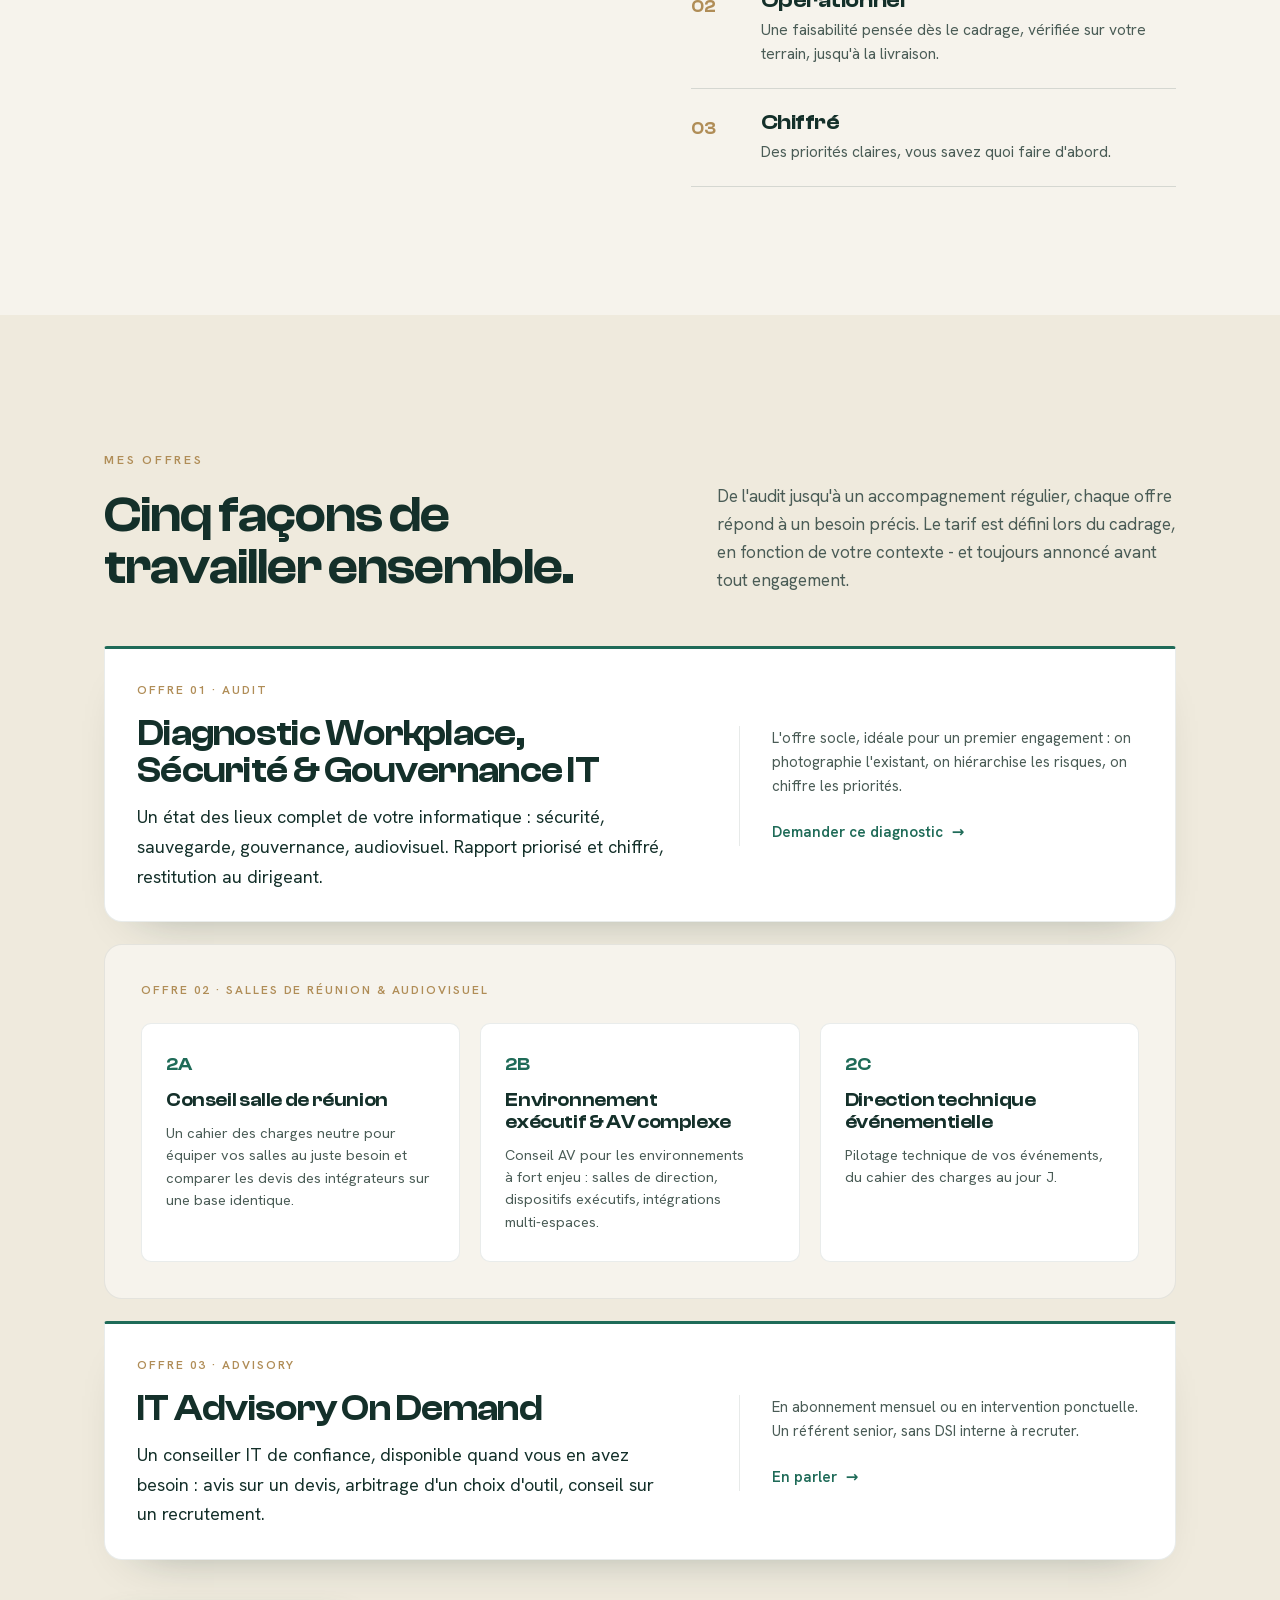
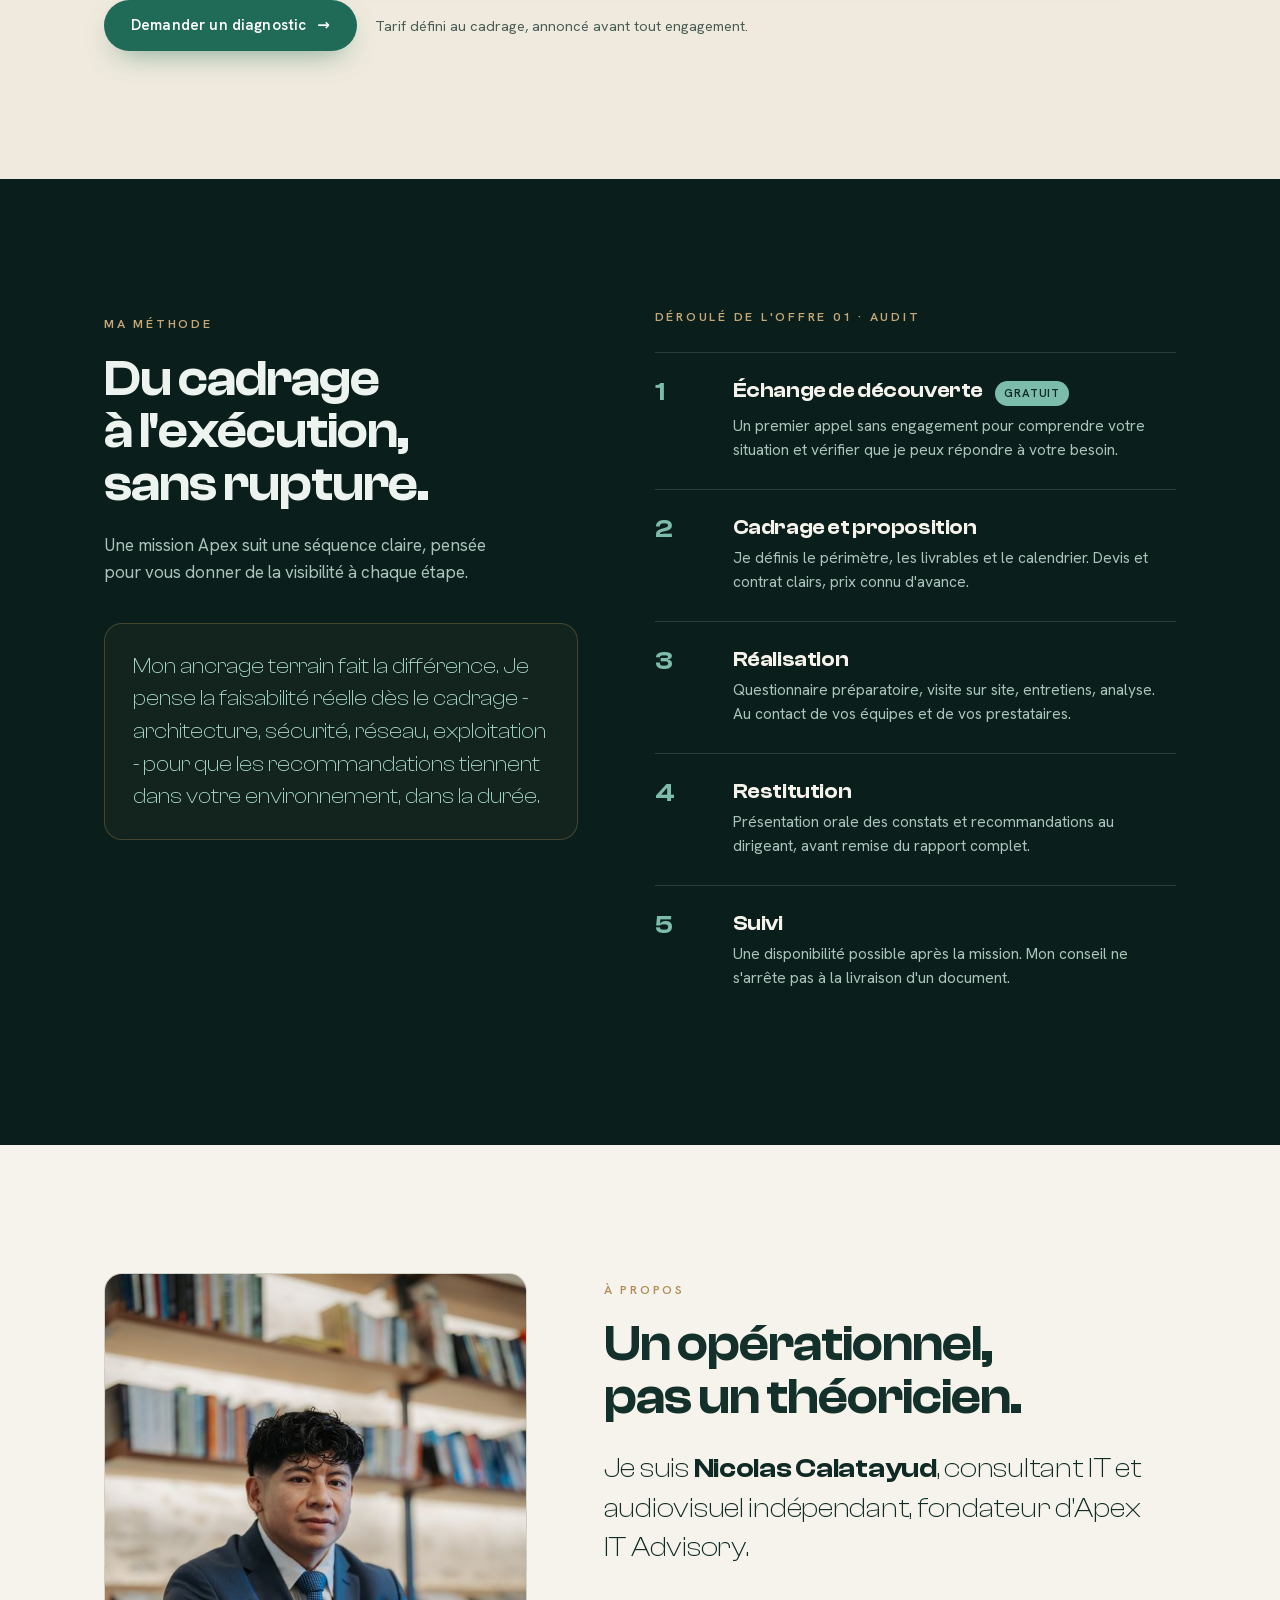
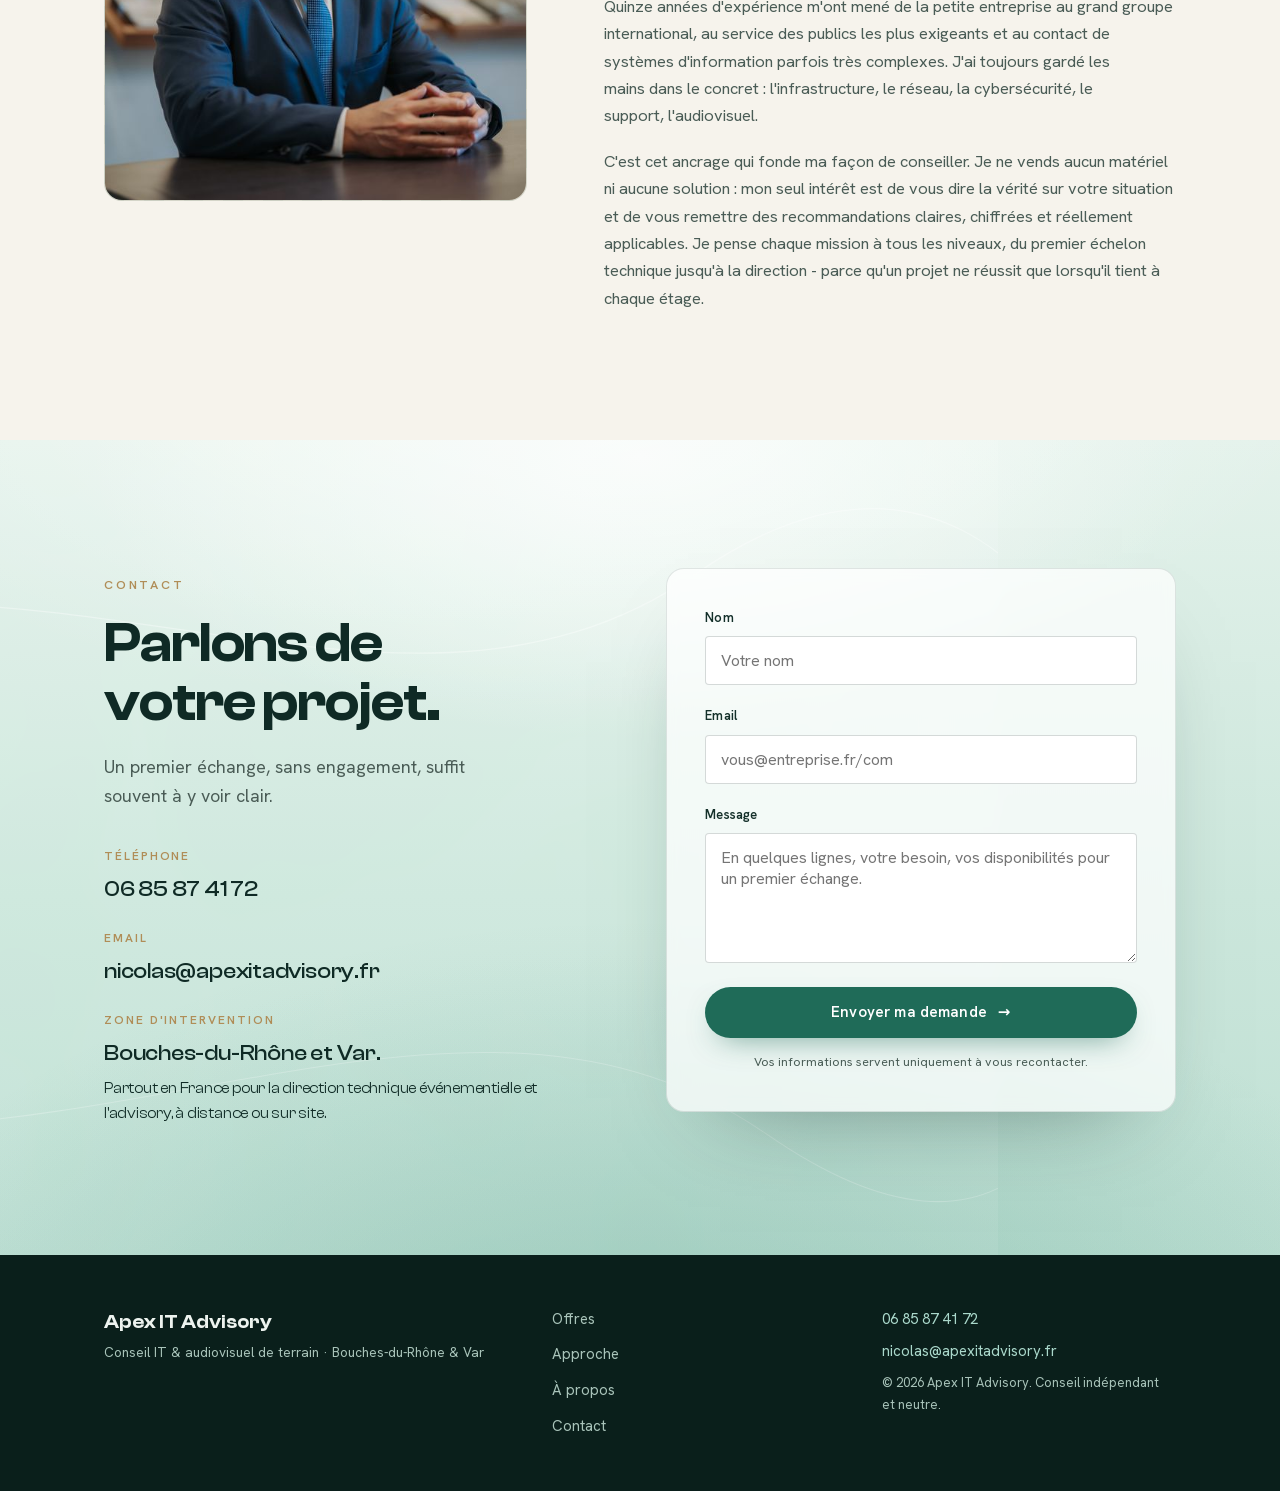
==== commit 01cbdf1b: "Ajuste le style de la precision sur la zone d'intervention Ligne separee (bloc), poids normal (400 a" ====
--- a/index.html
+++ b/index.html
@@ -335,7 +335,7 @@
           </div>
           <div class="contact__fact">
             <span class="k">Zone d'intervention</span>
-            <span class="v">Bouches-du-Rhône et Var.<br>Partout en France pour la direction technique événementielle et l'advisory, à distance ou sur site.</span>
+            <span class="v">Bouches-du-Rhône et Var.<span style="display:block; margin-top:6px; font-weight:400; font-size:15px;">Partout en France pour la direction technique événementielle et l'advisory, à distance ou sur site.</span></span>
           </div>
         </div>
       </div>
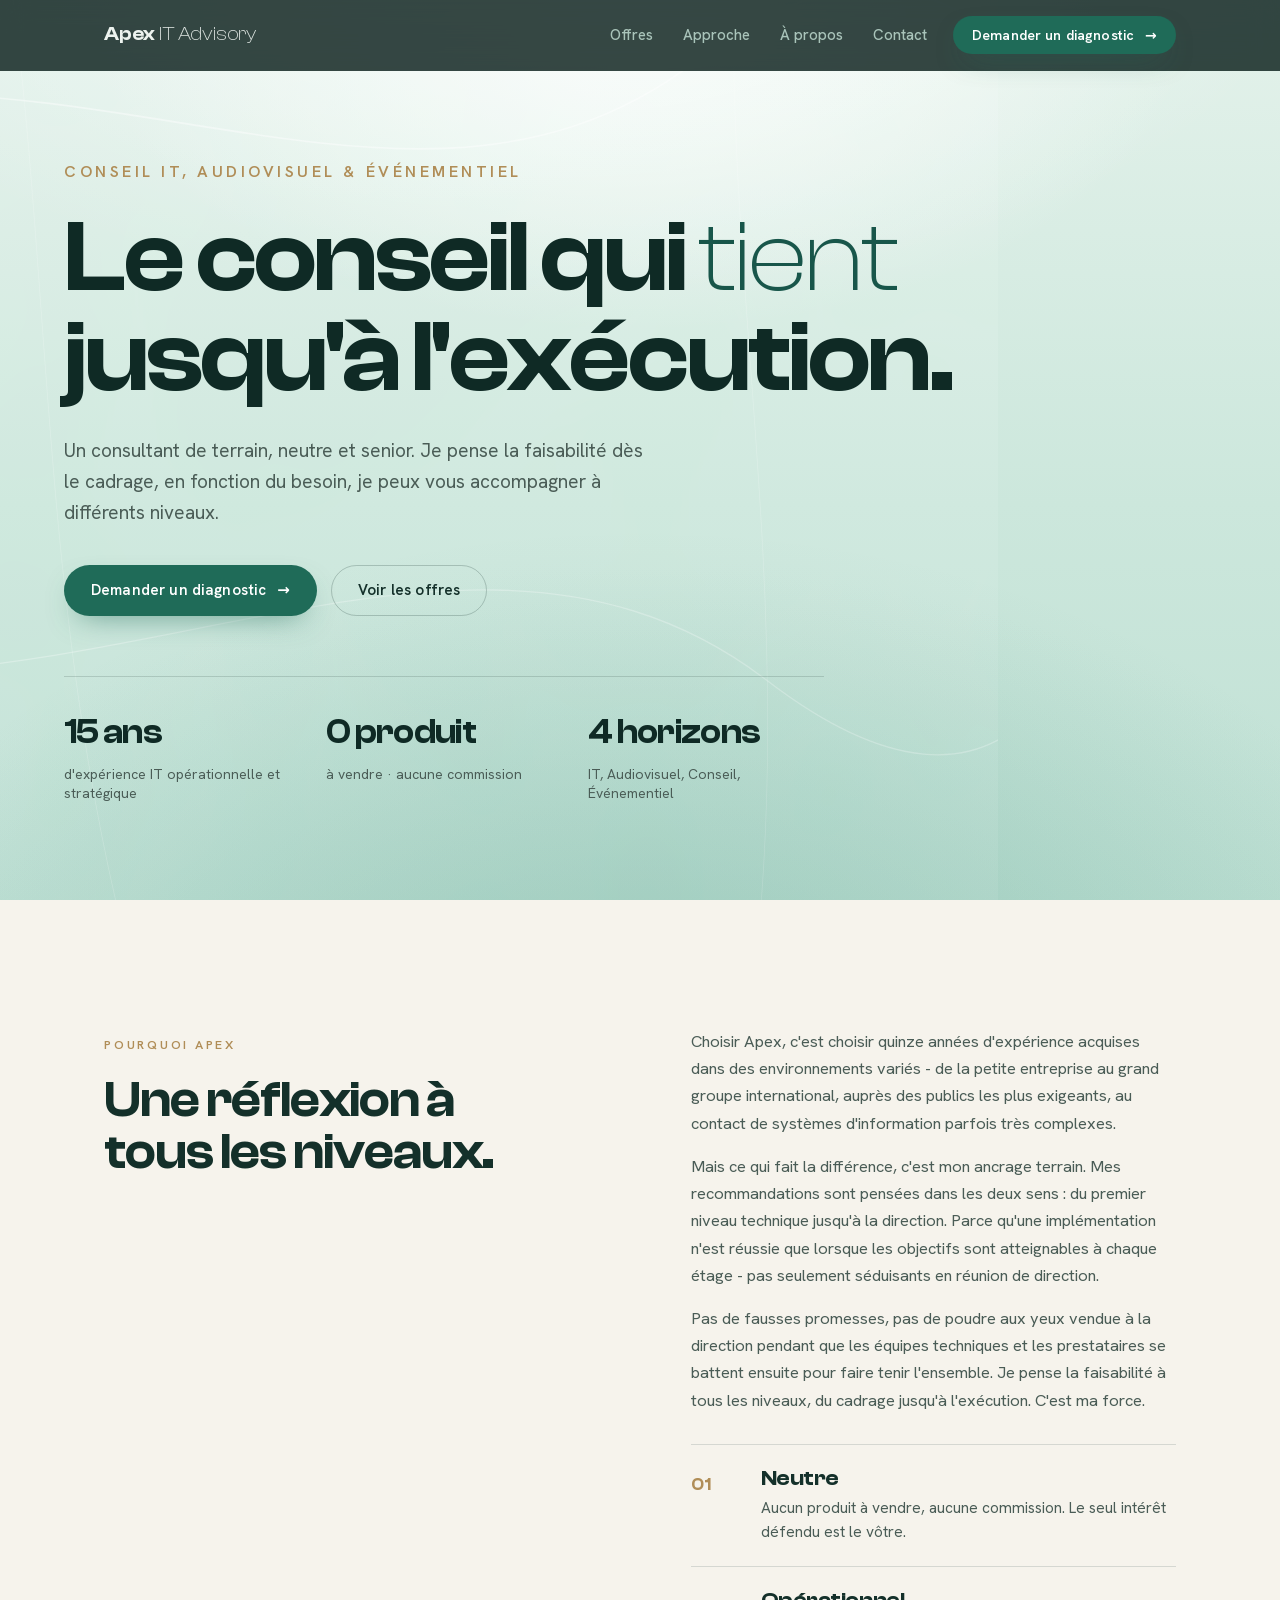
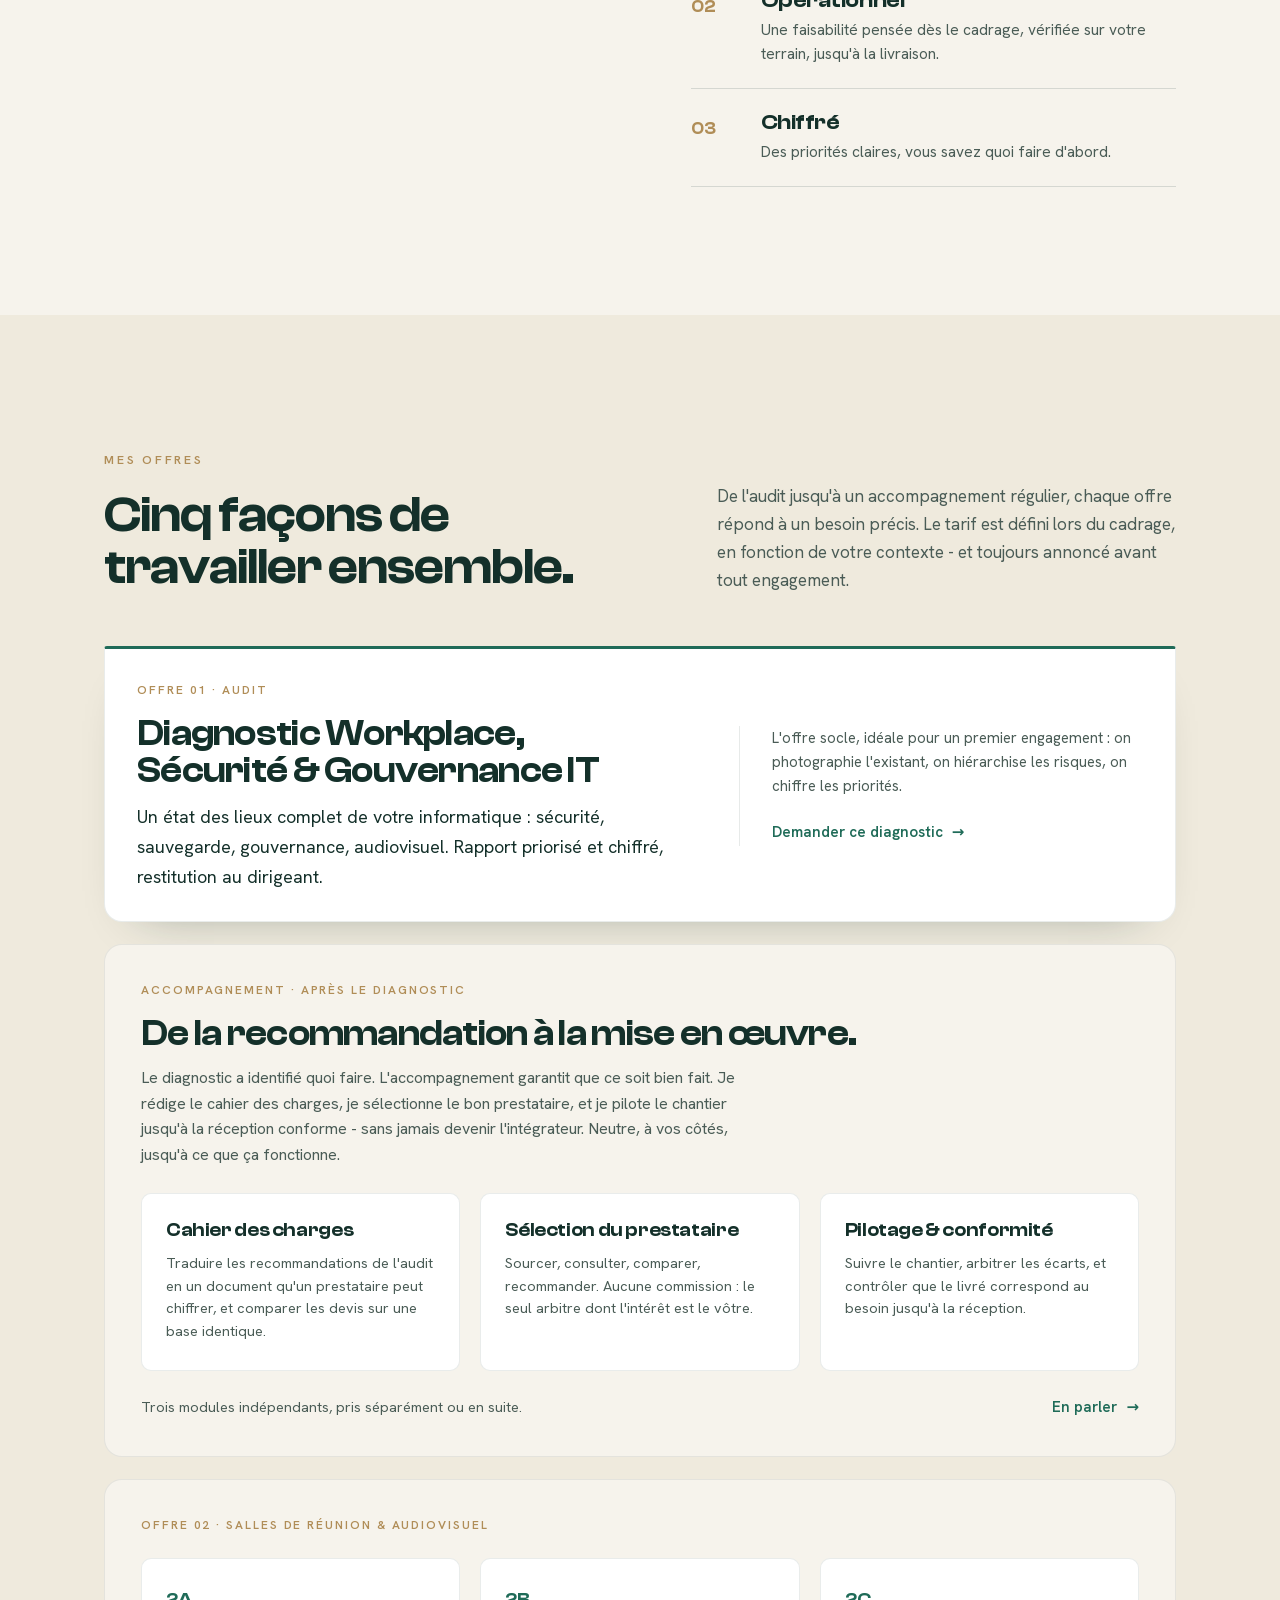
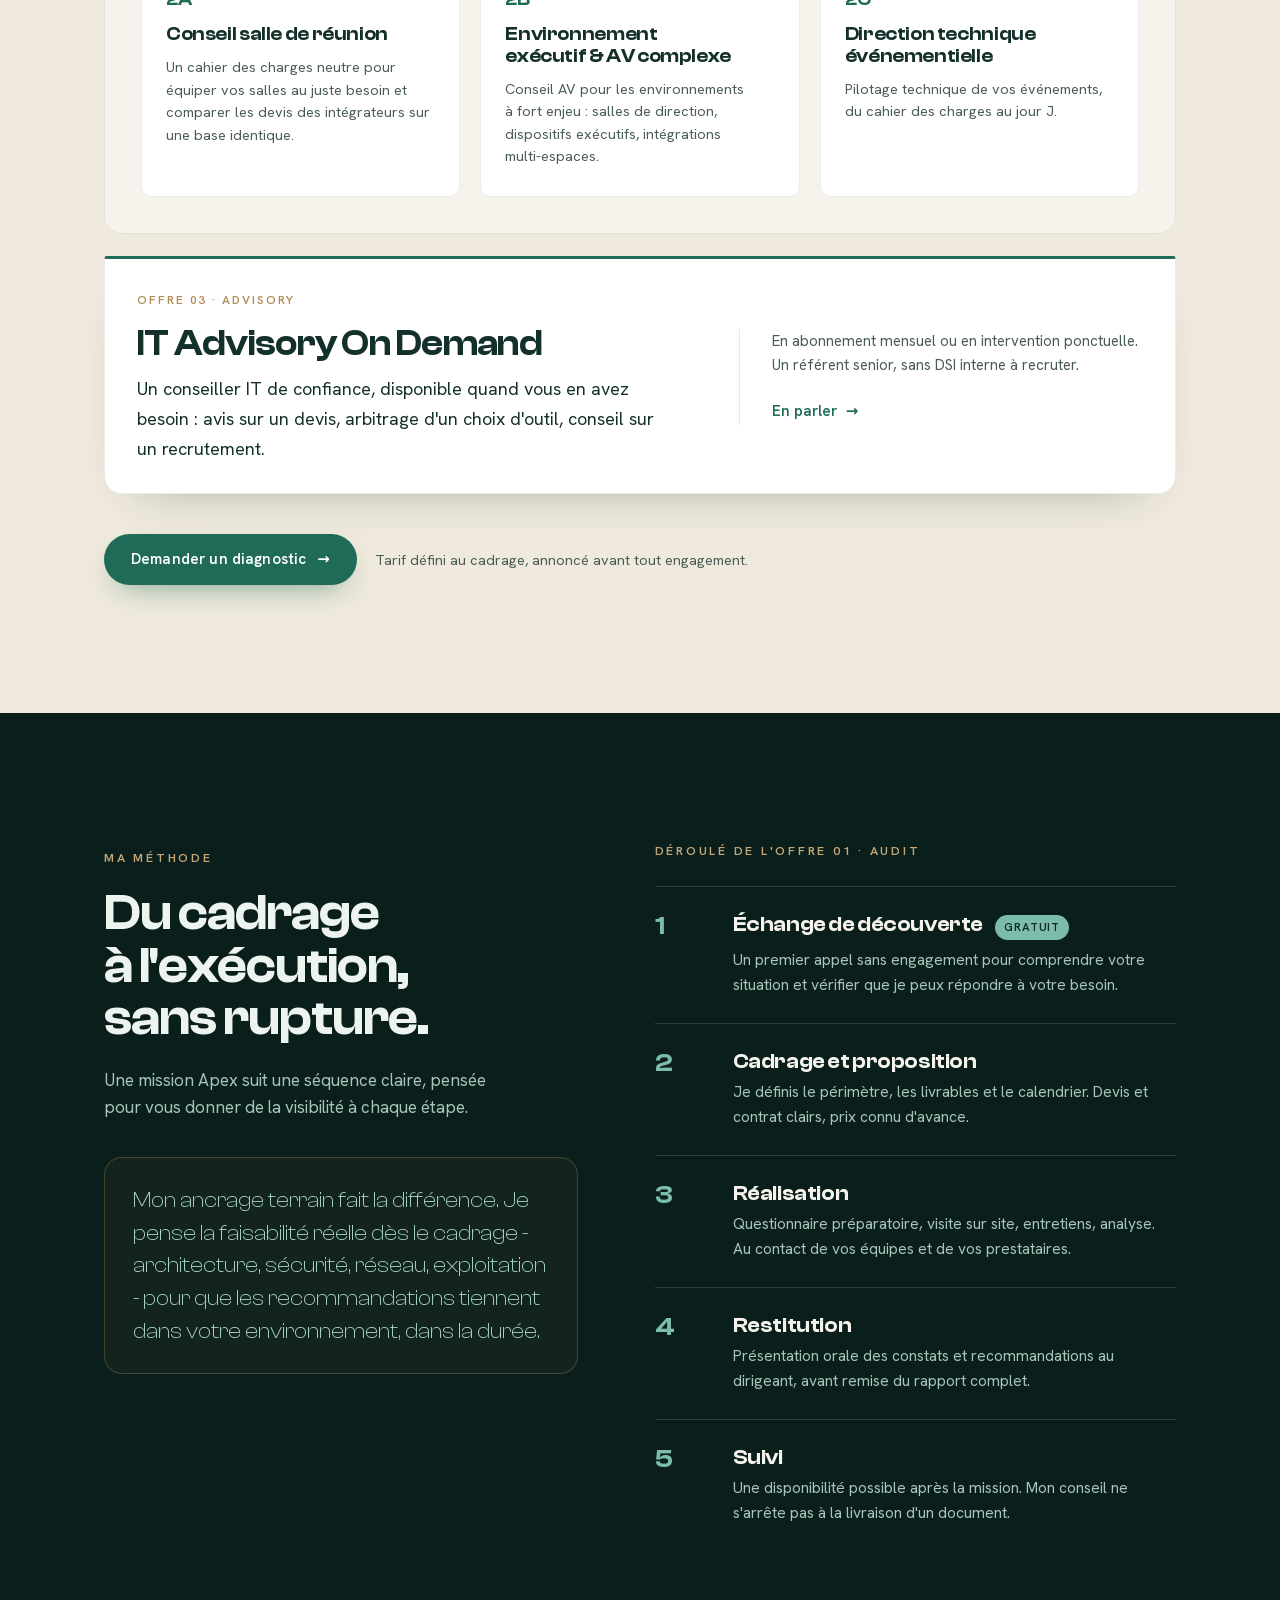
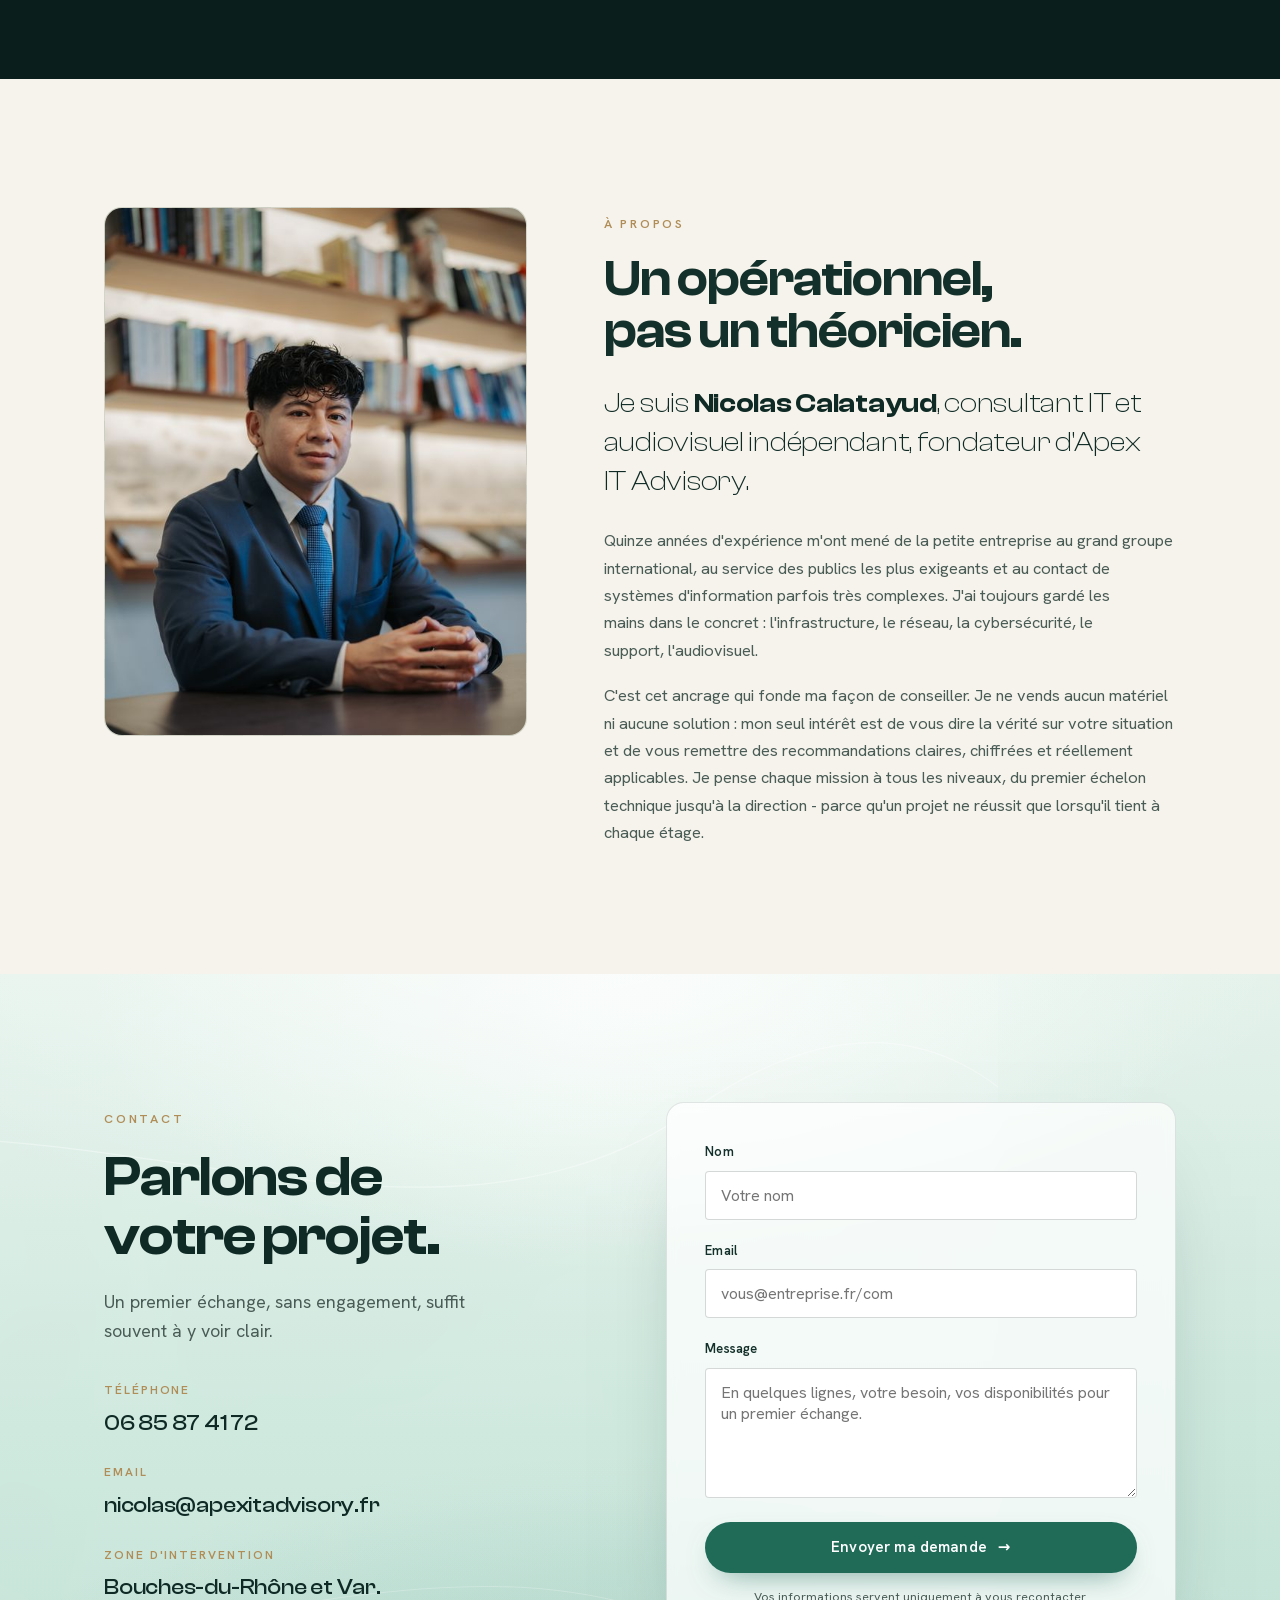
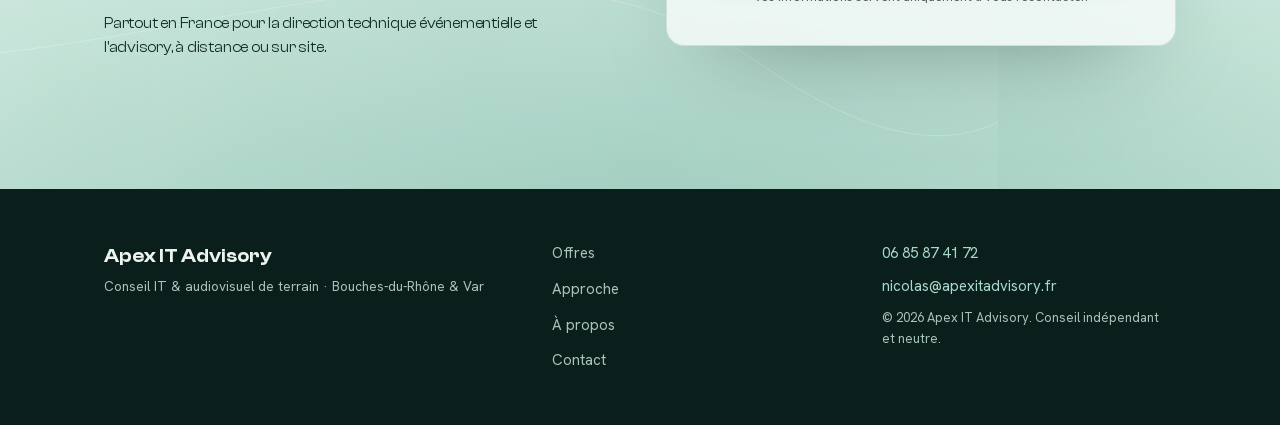
==== commit 8a15a68e: "Ajoute le bloc Accompagnement (id=accompagnement) entre l'Offre 01 et l'Offre 02 Bloc non numerote, " ====
--- a/index.html
+++ b/index.html
@@ -189,6 +189,31 @@
         </div>
       </a>
 
+      <!-- Accompagnement - après le diagnostic (bloc non numéroté) -->
+      <div class="offer-cluster offer-cluster--accomp" id="accompagnement">
+        <p class="offer-cluster__label">Accompagnement · Après le diagnostic</p>
+        <h3 class="offer-cluster__title">De la recommandation à la mise en œuvre.</h3>
+        <p class="offer-cluster__desc">Le diagnostic a identifié quoi faire. L'accompagnement garantit que ce soit bien fait. Je rédige le cahier des charges, je sélectionne le bon prestataire, et je pilote le chantier jusqu'à la réception conforme - sans jamais devenir l'intégrateur. Neutre, à vos côtés, jusqu'à ce que ça fonctionne.</p>
+        <div class="offer-cluster__grid">
+          <a class="av-card" href="#contact">
+            <h4>Cahier des charges</h4>
+            <p>Traduire les recommandations de l'audit en un document qu'un prestataire peut chiffrer, et comparer les devis sur une base identique.</p>
+          </a>
+          <a class="av-card" href="#contact">
+            <h4>Sélection du prestataire</h4>
+            <p>Sourcer, consulter, comparer, recommander. Aucune commission&nbsp;: le seul arbitre dont l'intérêt est le vôtre.</p>
+          </a>
+          <a class="av-card" href="#contact">
+            <h4>Pilotage &amp; conformité</h4>
+            <p>Suivre le chantier, arbitrer les écarts, et contrôler que le livré correspond au besoin jusqu'à la réception.</p>
+          </a>
+        </div>
+        <div class="offer-cluster__foot">
+          <p class="offer-cluster__note">Trois modules indépendants, pris séparément ou en suite.</p>
+          <a class="link-arrow" href="#contact">En parler <span class="arrow">→</span></a>
+        </div>
+      </div>
+
       <!-- Offre 2 — grappe audiovisuelle -->
       <div class="offer-cluster">
         <p class="offer-cluster__label">Offre 02 · Salles de réunion &amp; audiovisuel</p>
--- a/site.css
+++ b/site.css
@@ -146,6 +146,14 @@
 .av-card h4 { font-family: var(--serif); font-weight: 600; font-size: 19px; margin: 10px 0 10px; line-height: 1.15; }
 .av-card p { color: var(--ink-soft); font-size: 14.5px; line-height: 1.55; }
 .av-card .wk { margin-top: 14px; font-size: 12px; font-weight: 600; color: var(--jade); letter-spacing: .02em; }
+
+/* bloc Accompagnement : variante de la grappe (titre, description, clôture) */
+.offer-cluster--accomp .offer-cluster__label { margin-bottom: 14px; }
+.offer-cluster__title { font-size: clamp(26px, 3vw, 36px); margin: 0 0 12px; }
+.offer-cluster__desc { color: var(--ink-soft); font-size: 16px; line-height: 1.6; max-width: 70ch; margin: 0 0 26px; }
+.offer-cluster__foot { display: flex; flex-wrap: wrap; align-items: center; justify-content: space-between; gap: 14px 24px; margin-top: 24px; }
+.offer-cluster__note { color: var(--ink-soft); font-size: 14.5px; }
+.offer-cluster--accomp .av-card h4 { margin-top: 0; }
 
 .offers__cta { margin-top: 40px; display: flex; flex-wrap: wrap; align-items: center; gap: 18px; }
 .offers__cta .note { color: var(--ink-soft); font-size: 14.5px; }
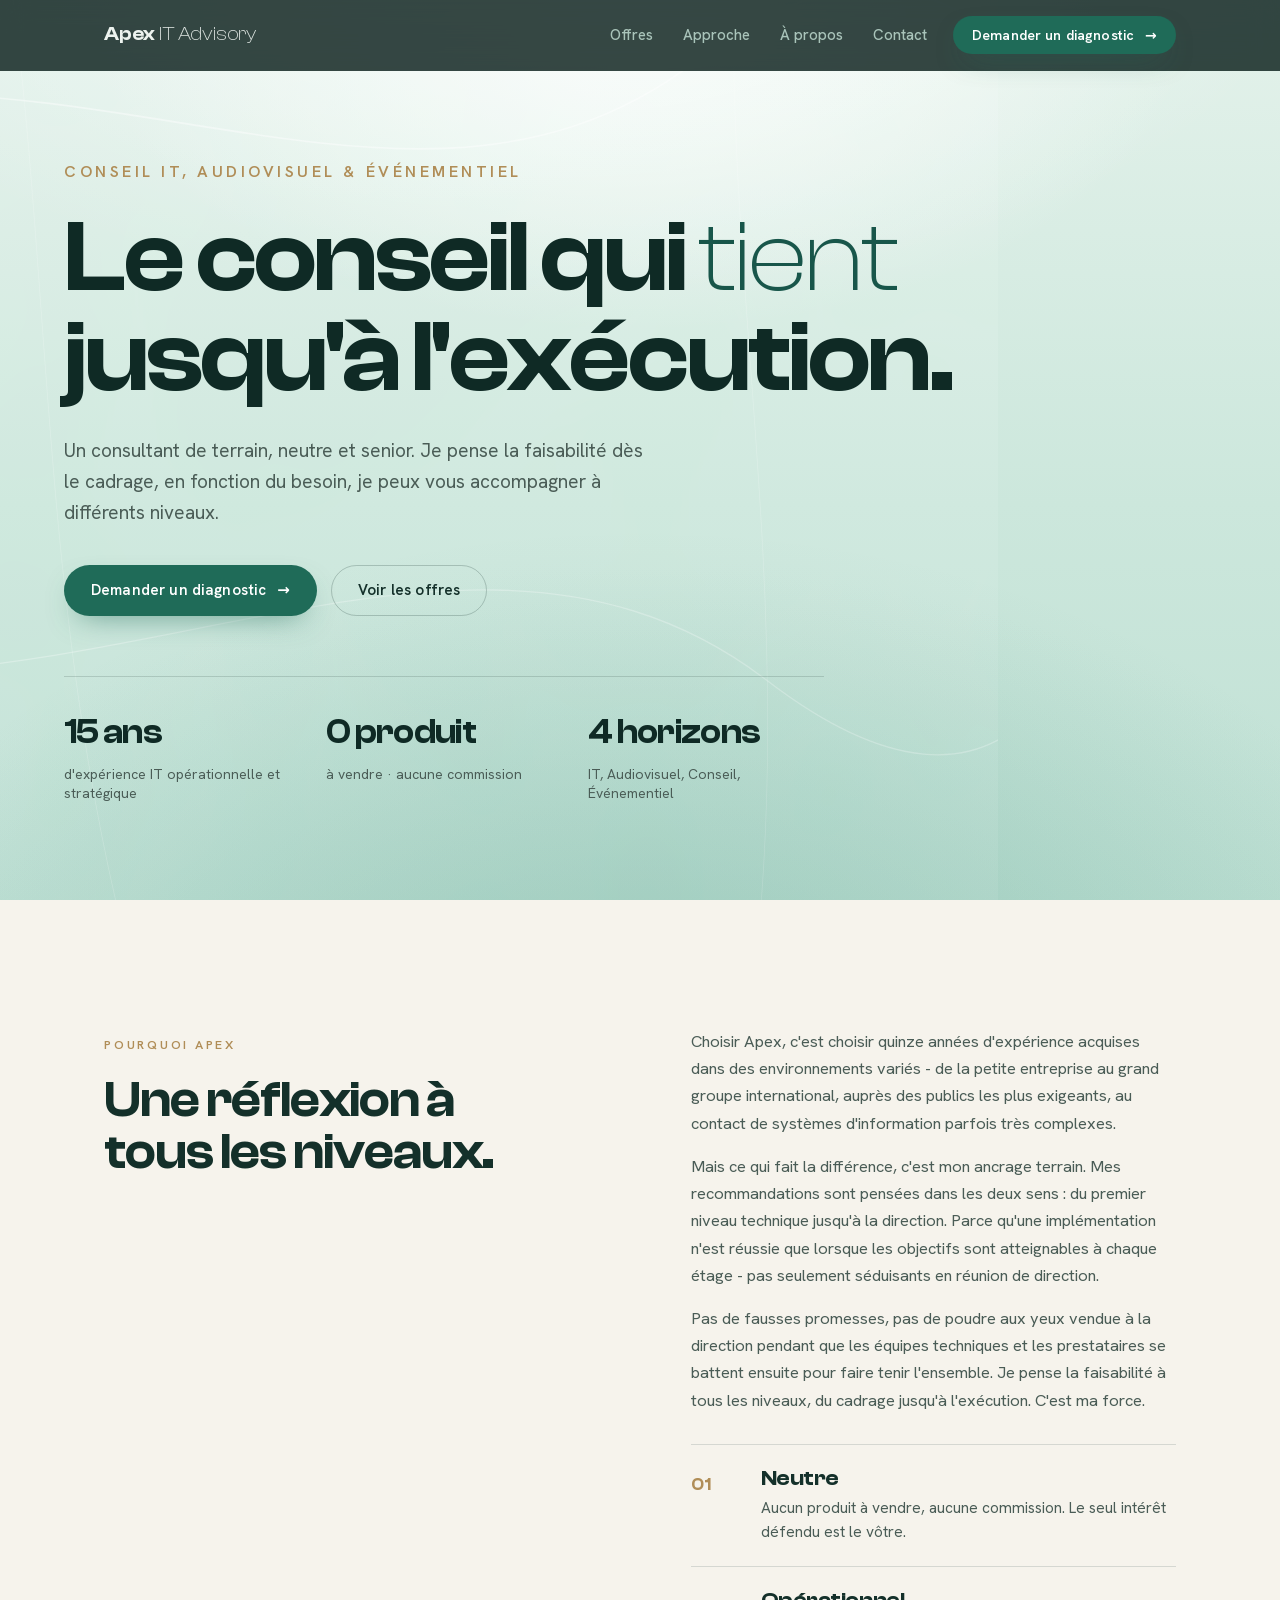
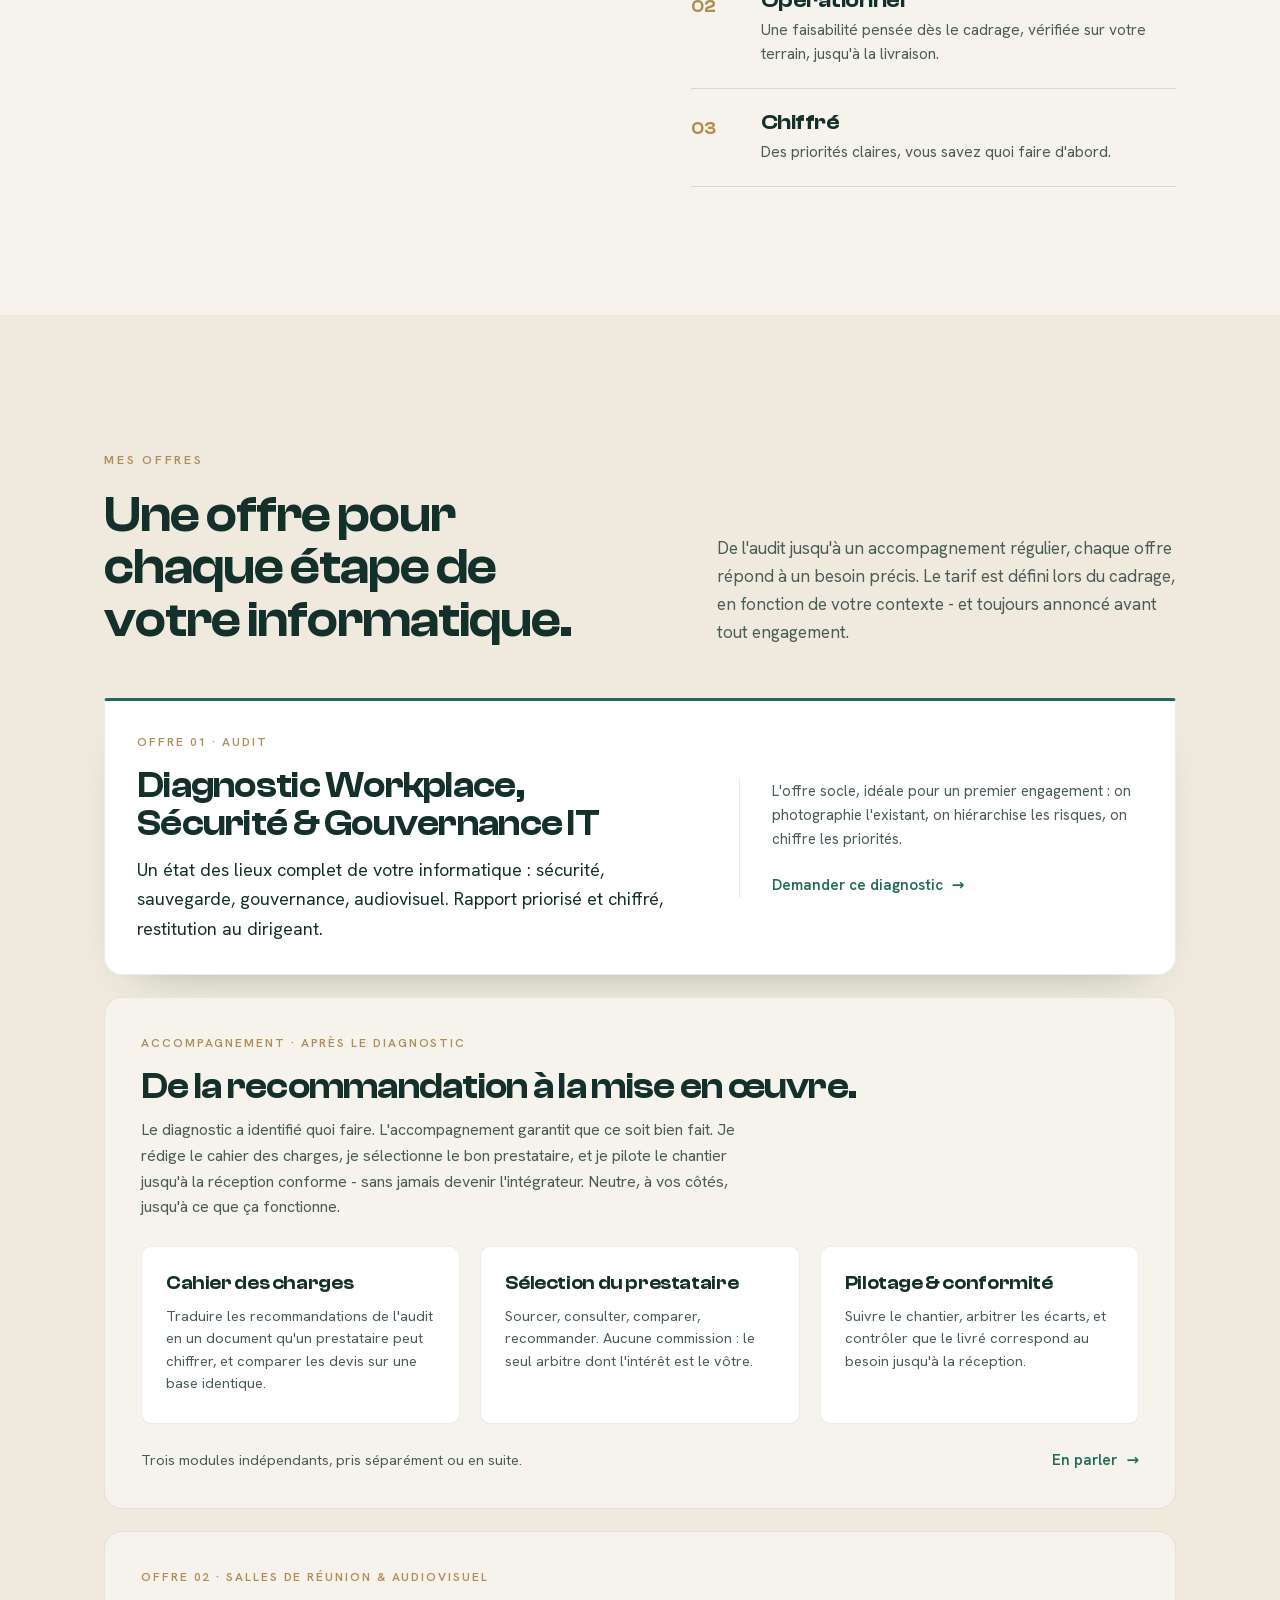
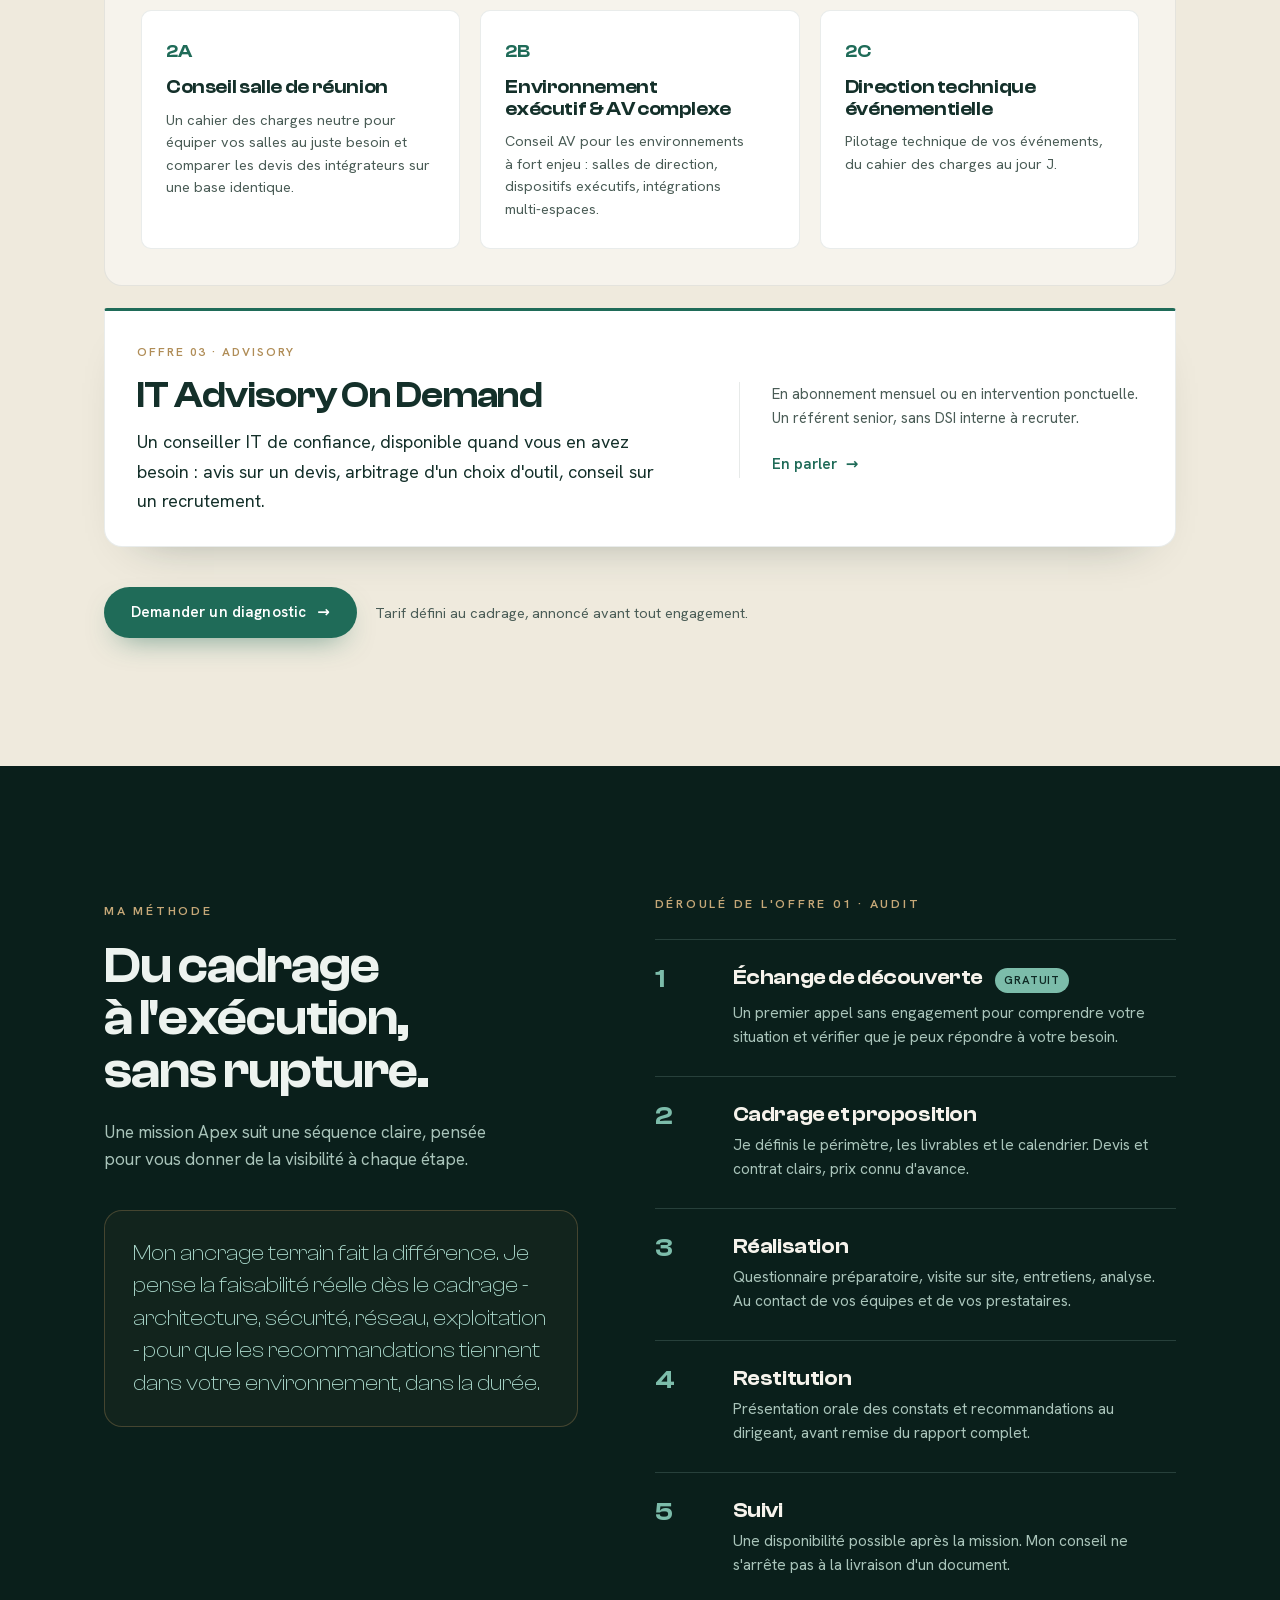
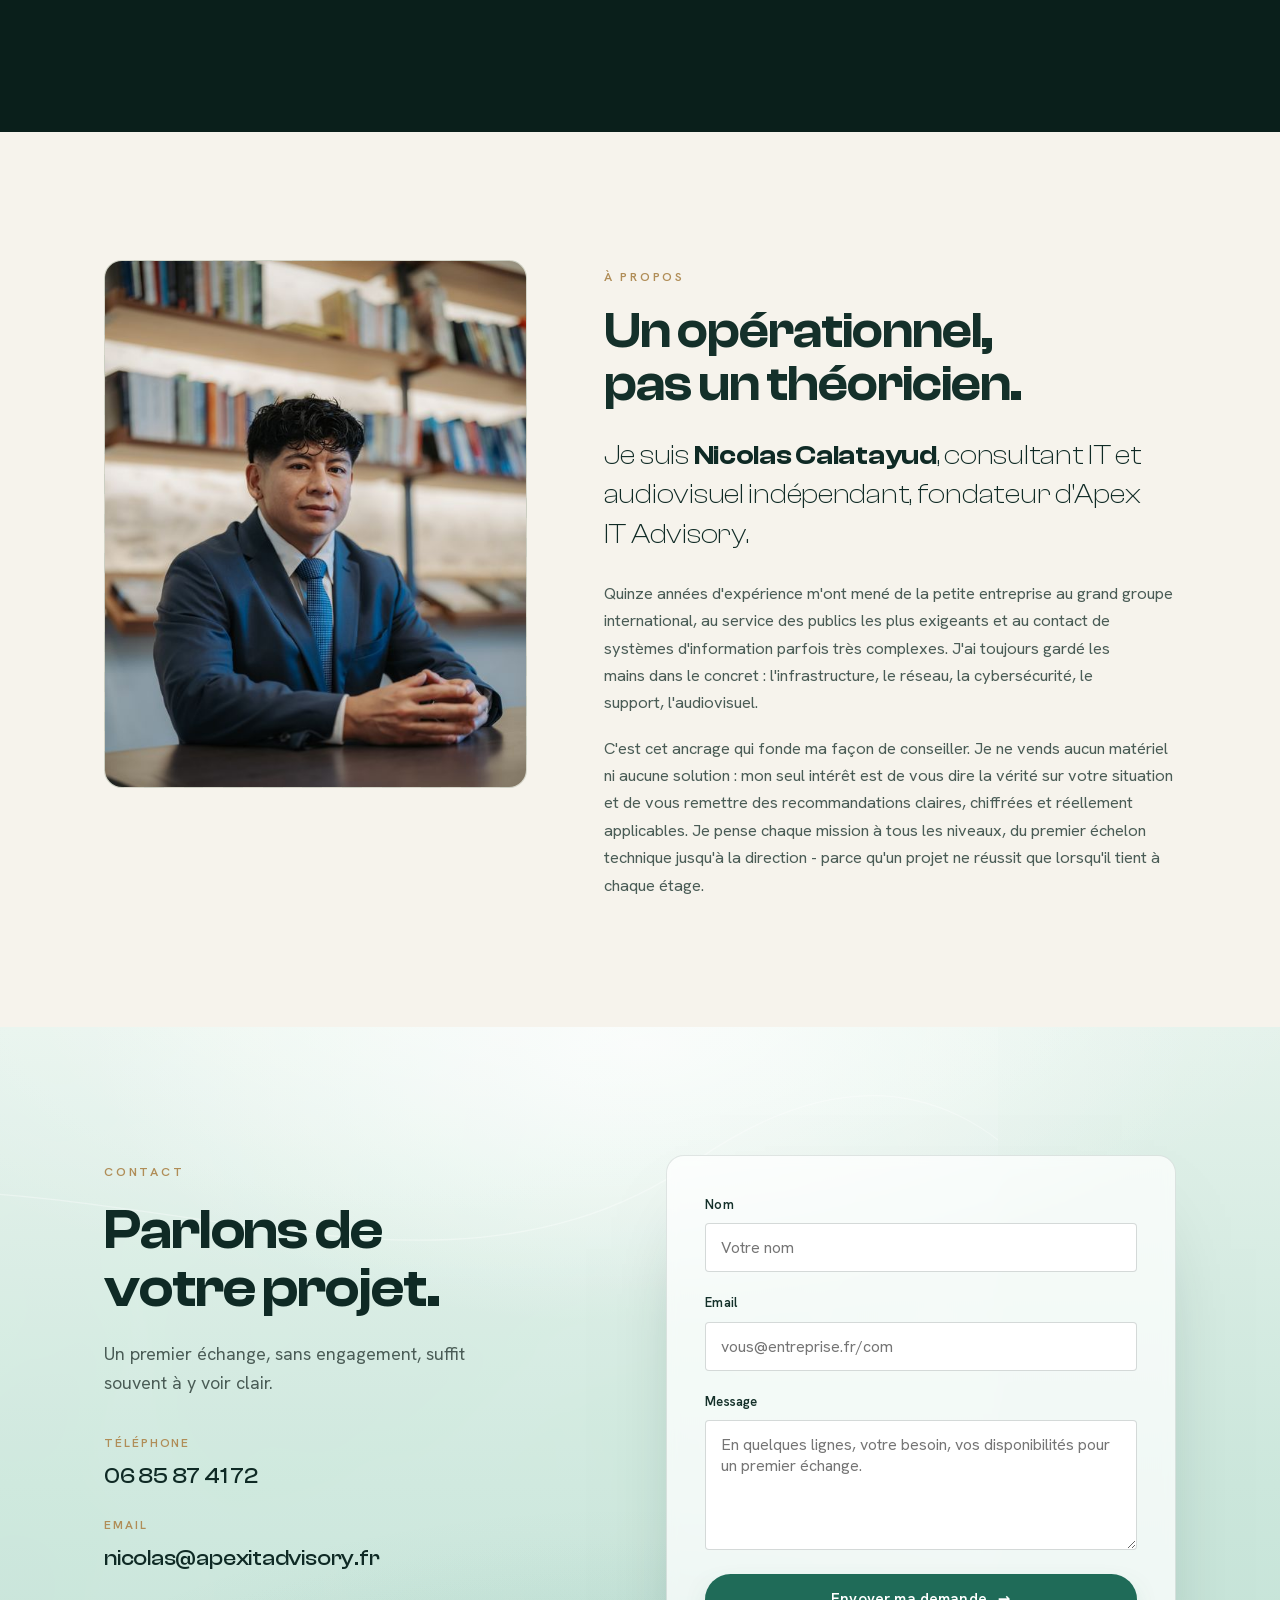
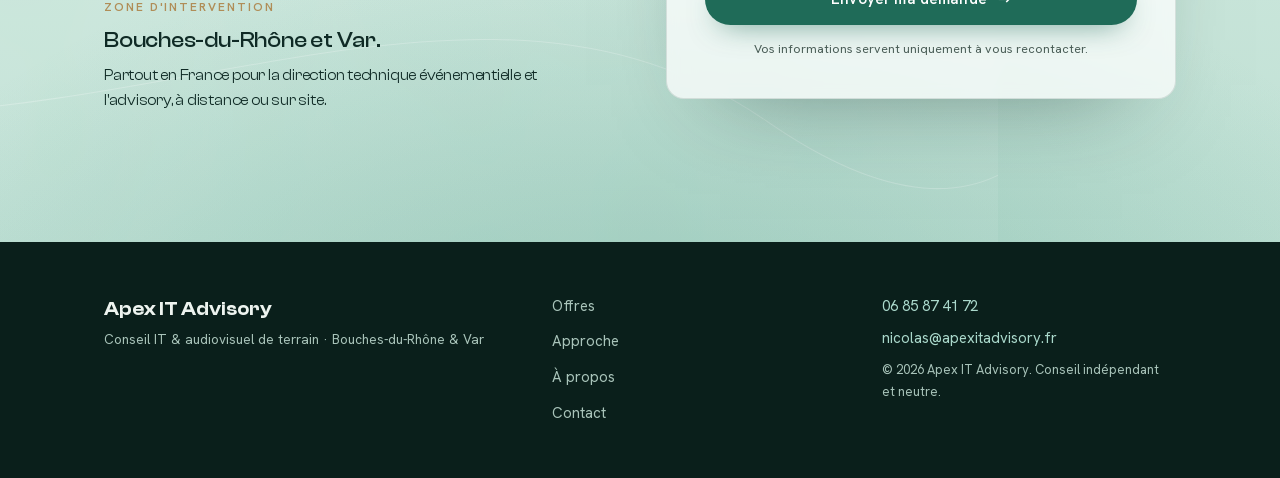
==== commit b625808a: "Titre de la section Offres : 'Une offre pour chaque etape de votre informatique.' L'ancien titre ('C" ====
--- a/index.html
+++ b/index.html
@@ -170,7 +170,7 @@
     <div class="sec-head sec-head--split">
       <div>
         <p class="eyebrow eyebrow--plain">Mes offres</p>
-        <h2>Cinq façons de travailler ensemble.</h2>
+        <h2>Une offre pour chaque étape de votre informatique.</h2>
       </div>
       <p class="intro">De l'audit jusqu'à un accompagnement régulier, chaque offre répond à un besoin précis. Le tarif est défini lors du cadrage, en fonction de votre contexte - et toujours annoncé avant tout engagement.</p>
     </div>
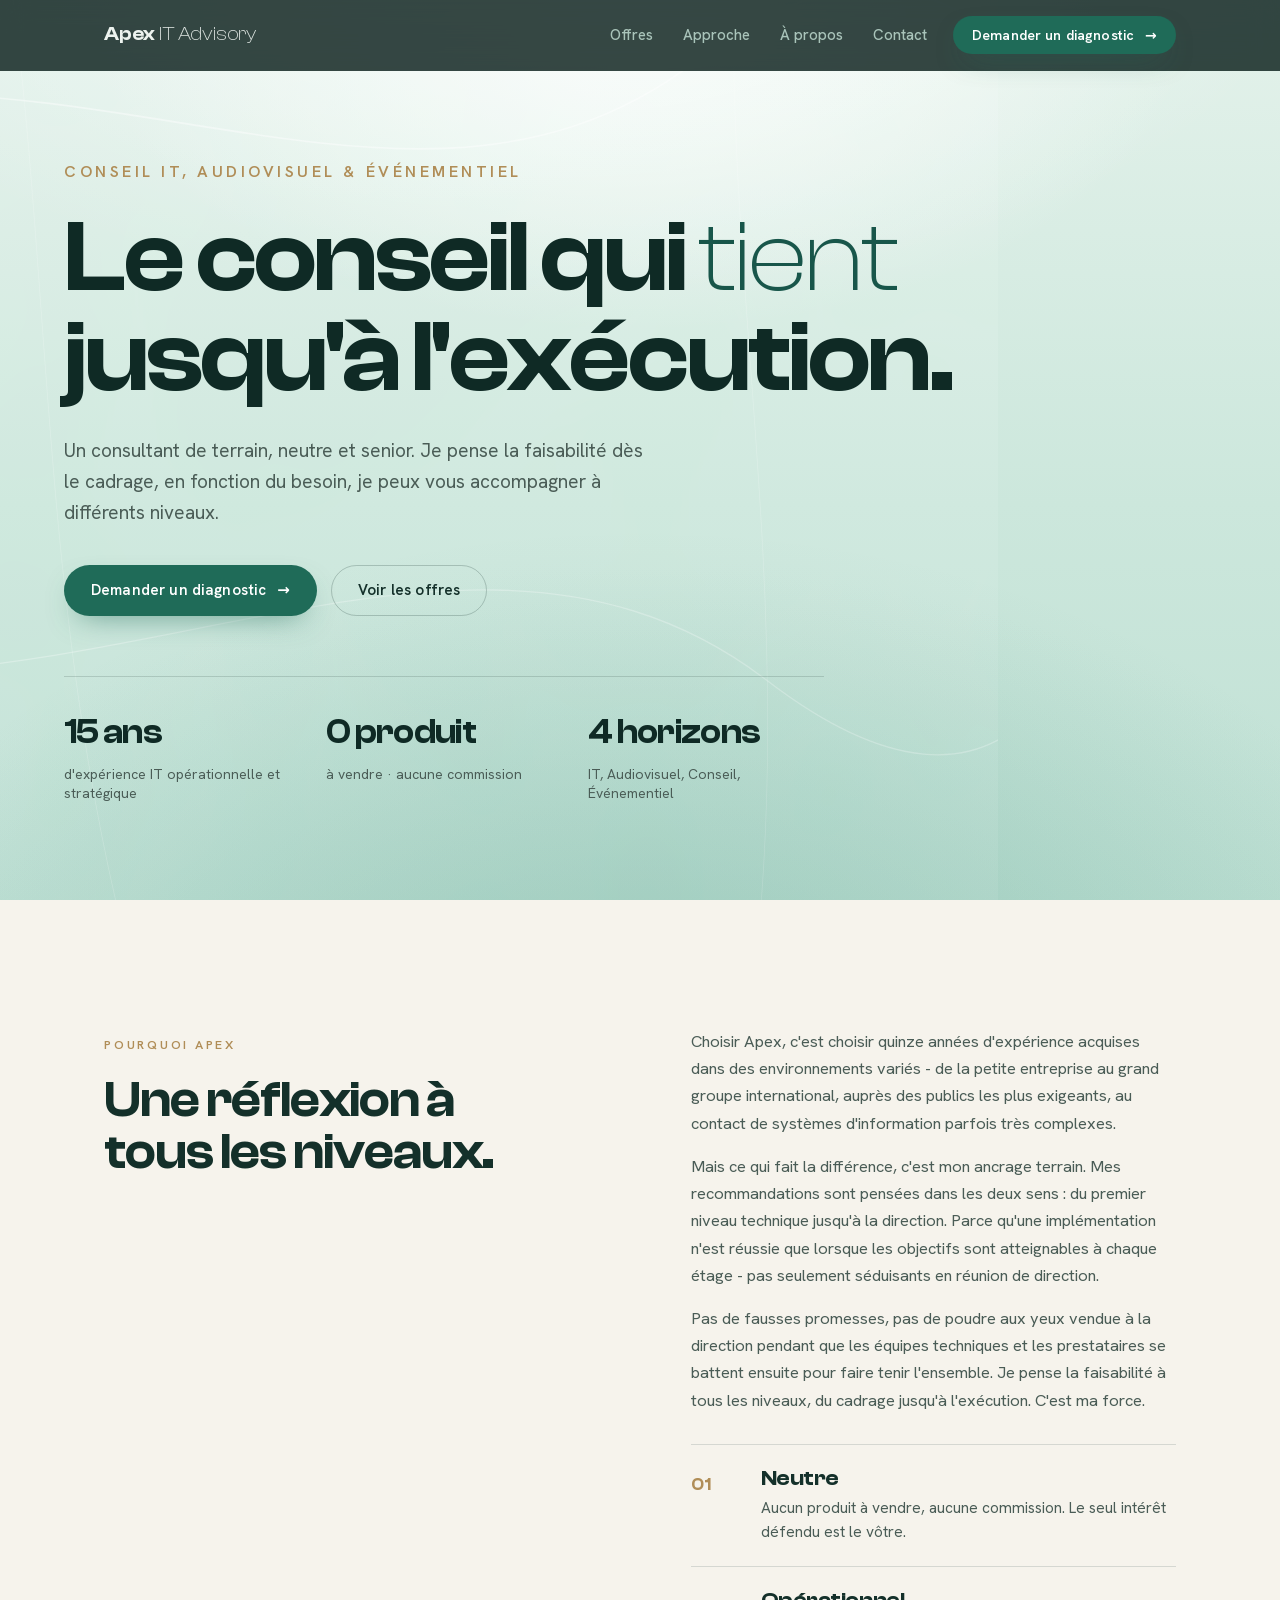
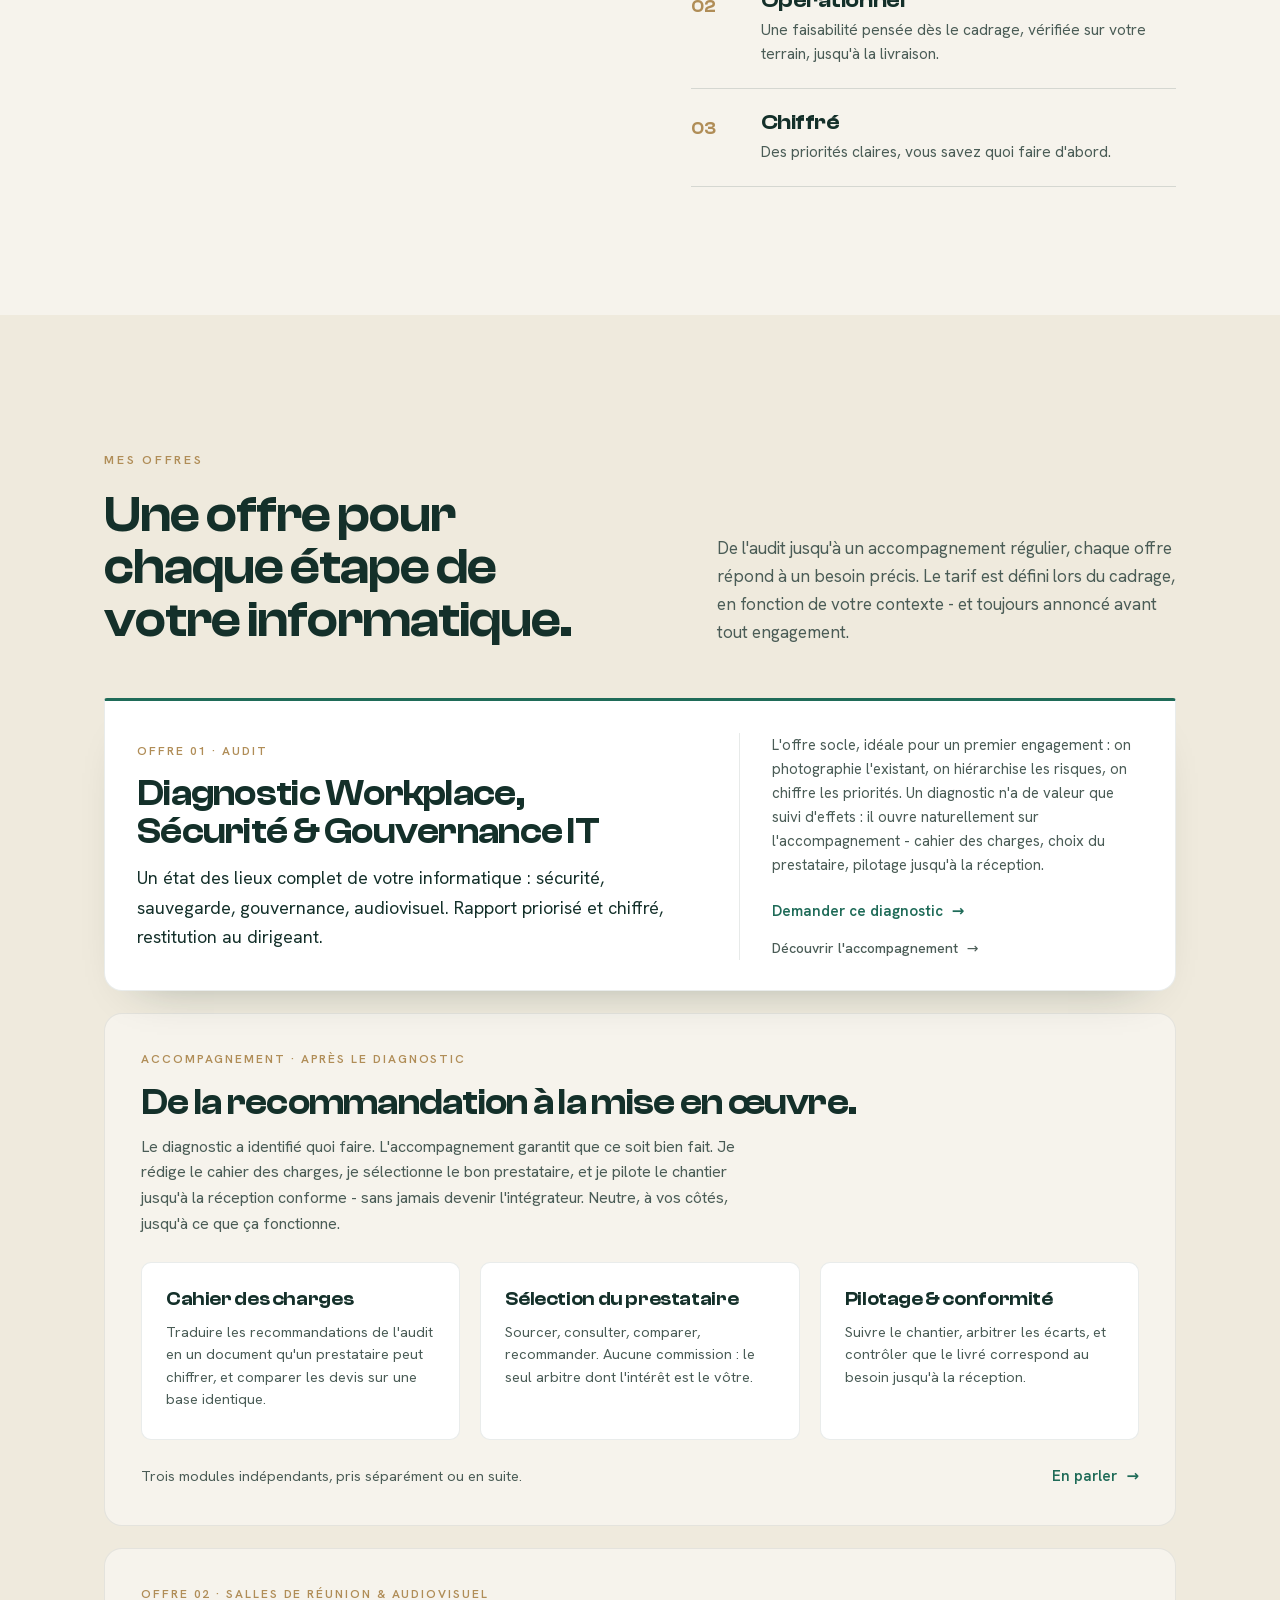
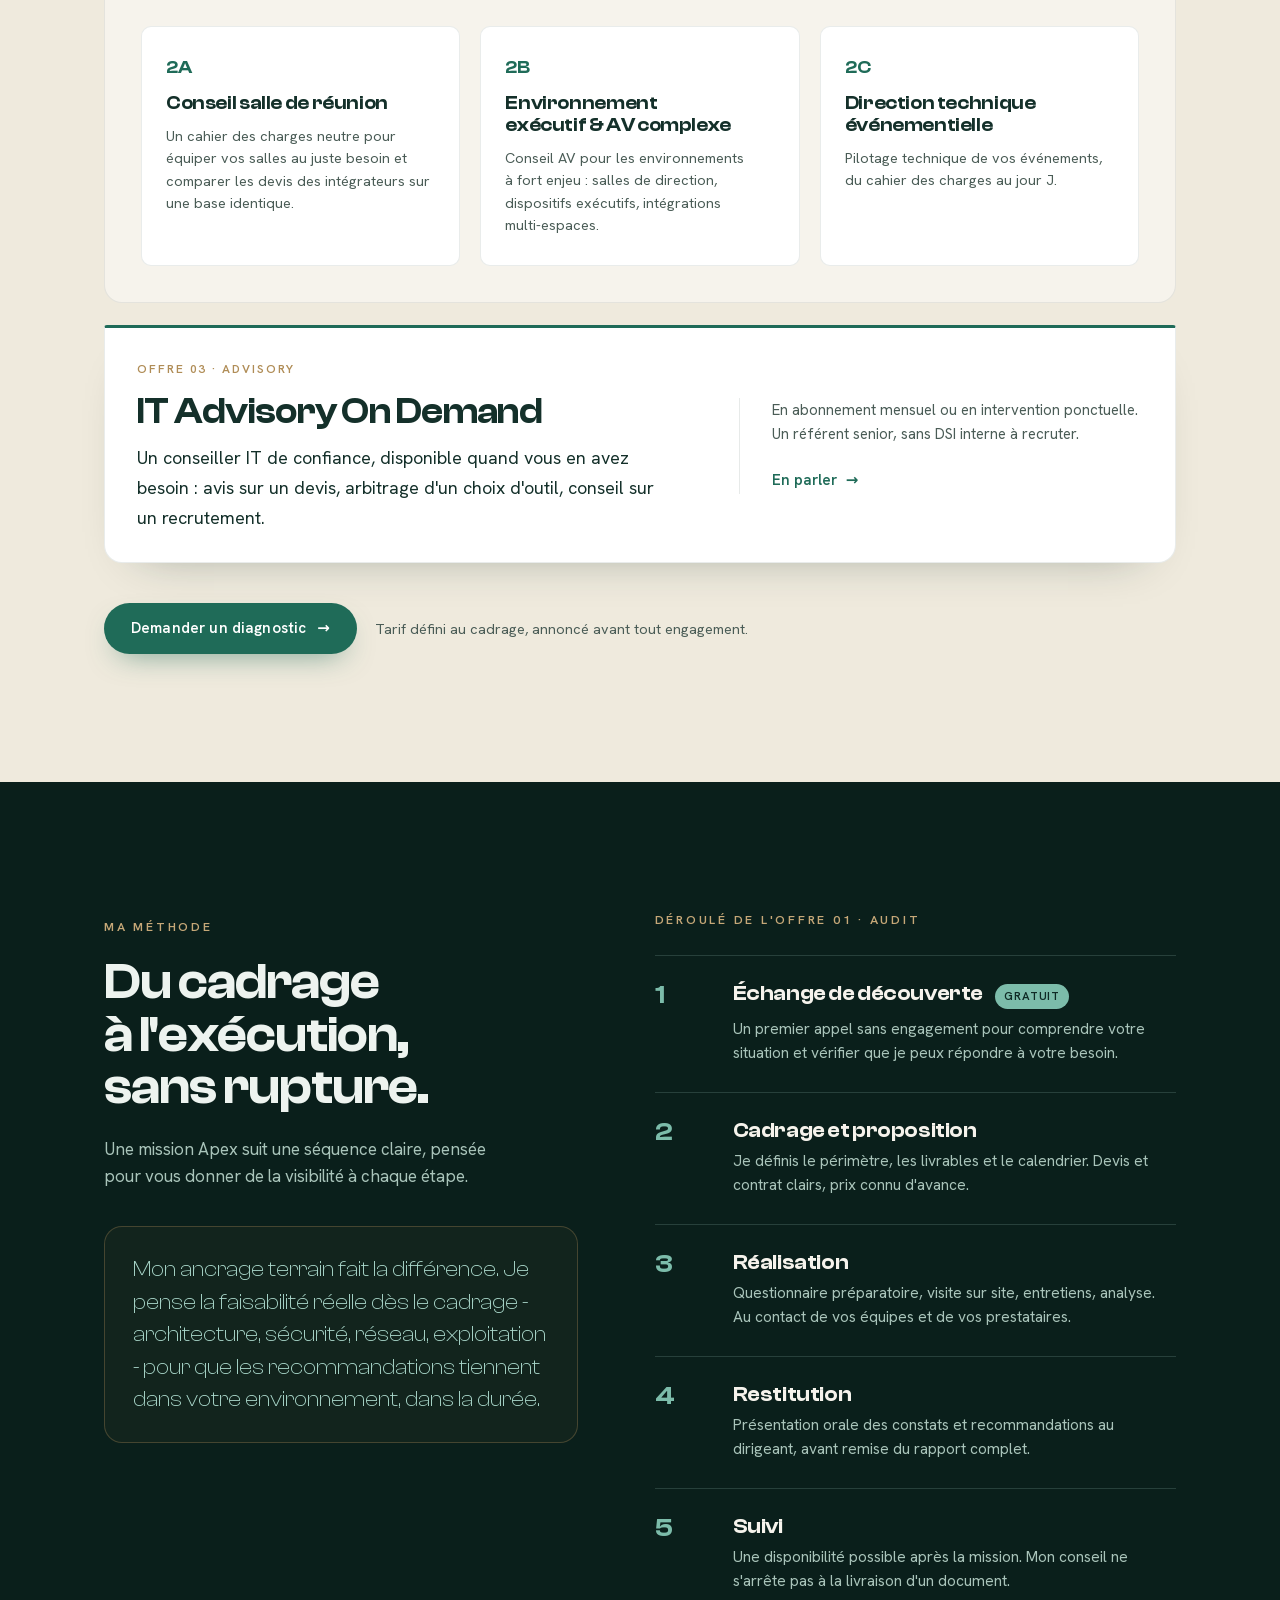
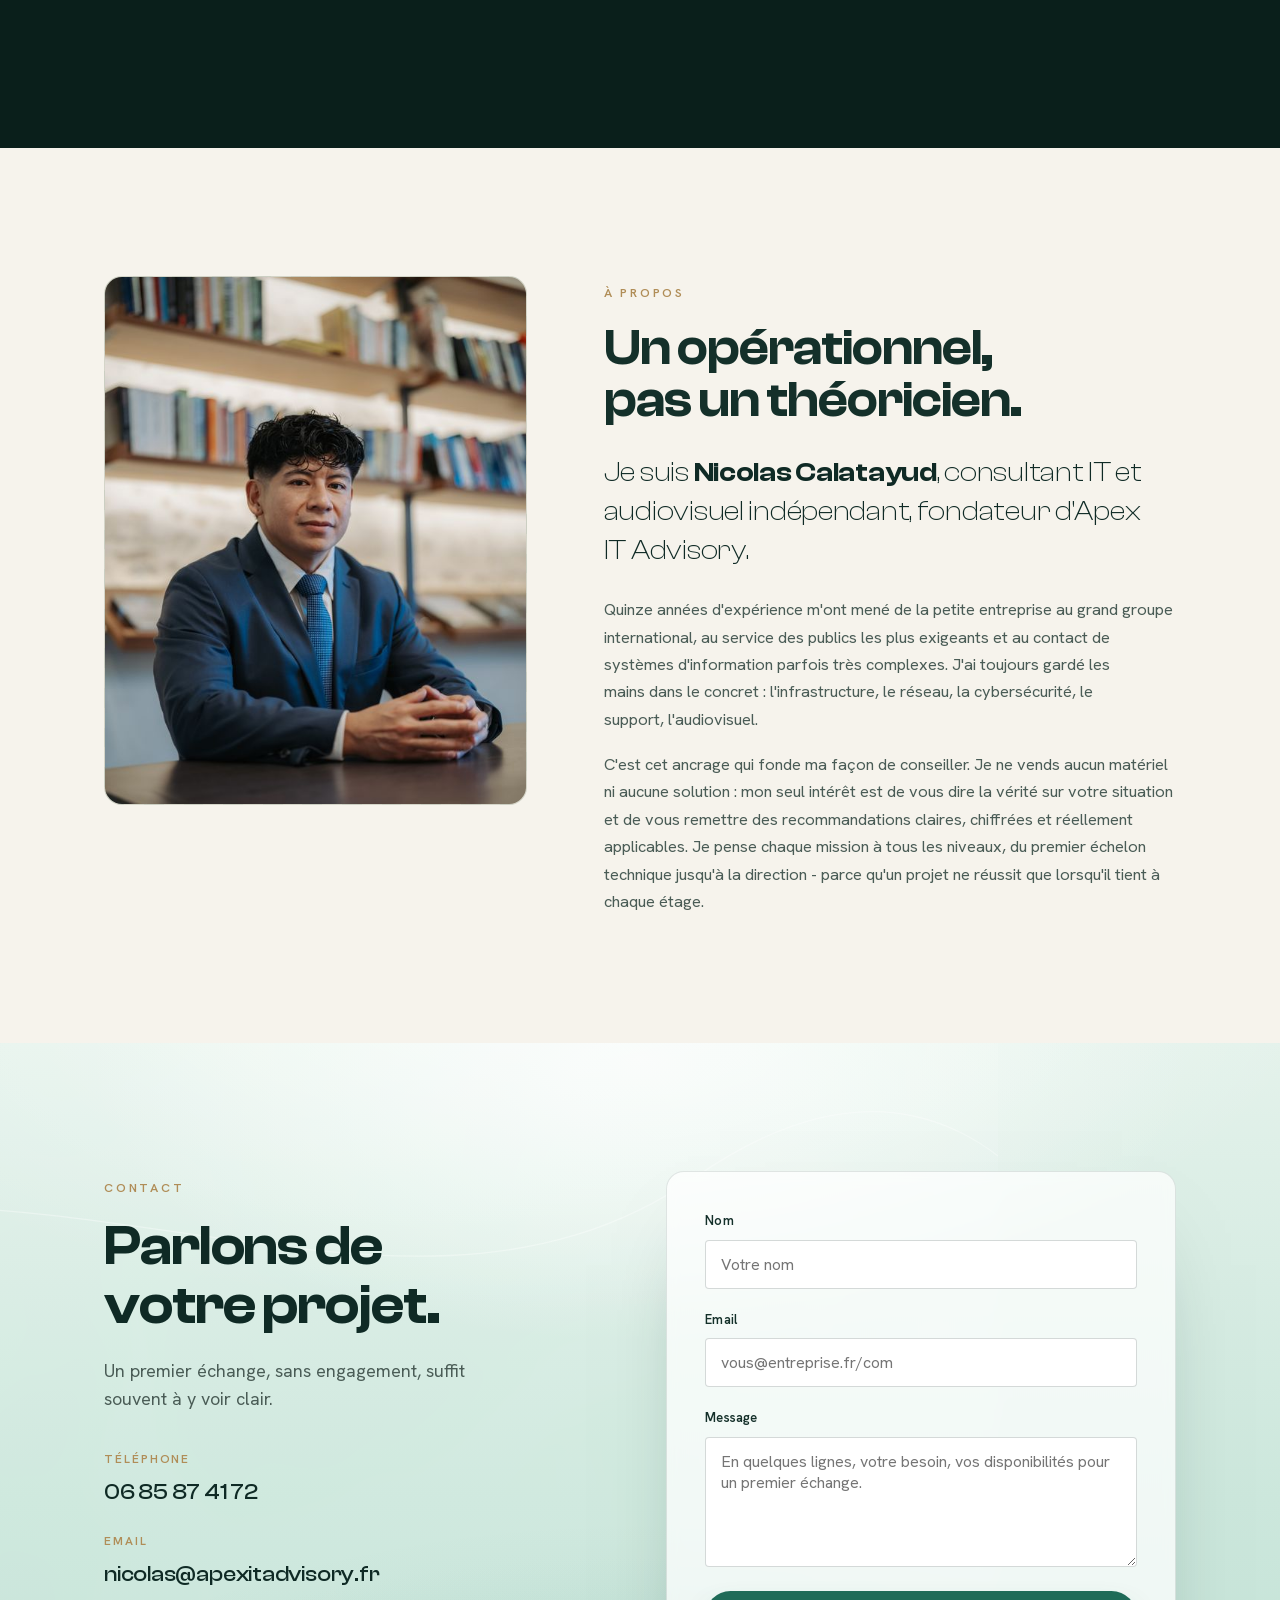
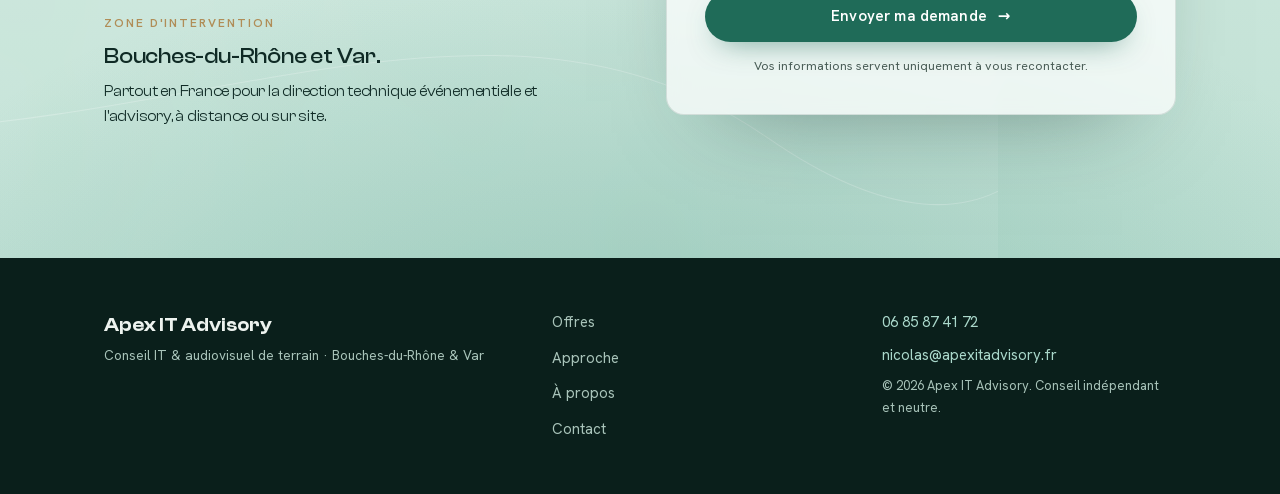
==== commit eb26ce3b: "Offre 01 : phrase de transition et lien vers l'accompagnement - ajoute la phrase de transition dans " ====
--- a/index.html
+++ b/index.html
@@ -177,17 +177,18 @@
 
     <div class="offers__stack">
       <!-- Offre 1 — vedette -->
-      <a class="offer offer--feature" href="#contact">
+      <div class="offer offer--feature offer--stretch">
         <div class="offer__body">
           <span class="offer__idx">Offre 01 · Audit</span>
           <h3>Diagnostic Workplace, Sécurité &amp; Gouvernance IT</h3>
           <p>Un état des lieux complet de votre informatique : sécurité, sauvegarde, gouvernance, audiovisuel. Rapport priorisé et chiffré, restitution au dirigeant.</p>
         </div>
         <div class="offer__aside">
-          <p>L'offre socle, idéale pour un premier engagement : on photographie l'existant, on hiérarchise les risques, on chiffre les priorités.</p>
-          <span class="link-arrow">Demander ce diagnostic <span class="arrow">→</span></span>
-        </div>
-      </a>
+          <p>L'offre socle, idéale pour un premier engagement : on photographie l'existant, on hiérarchise les risques, on chiffre les priorités. Un diagnostic n'a de valeur que suivi d'effets : il ouvre naturellement sur l'accompagnement&nbsp;- cahier des charges, choix du prestataire, pilotage jusqu'à la réception.</p>
+          <a class="link-arrow link-arrow--stretch" href="#contact">Demander ce diagnostic <span class="arrow">→</span></a>
+          <a class="link-arrow link-arrow--quiet" href="#accompagnement">Découvrir l'accompagnement <span class="arrow">→</span></a>
+        </div>
+      </div>
 
       <!-- Accompagnement - après le diagnostic (bloc non numéroté) -->
       <div class="offer-cluster offer-cluster--accomp" id="accompagnement">
--- a/site.css
+++ b/site.css
@@ -146,6 +146,12 @@
 .av-card h4 { font-family: var(--serif); font-weight: 600; font-size: 19px; margin: 10px 0 10px; line-height: 1.15; }
 .av-card p { color: var(--ink-soft); font-size: 14.5px; line-height: 1.55; }
 .av-card .wk { margin-top: 14px; font-size: 12px; font-weight: 600; color: var(--jade); letter-spacing: .02em; }
+
+/* Offre 01 : carte entière cliquable vers #contact (lien étiré) + second lien indépendant */
+.offer--stretch { position: relative; }
+.link-arrow--stretch::after { content: ""; position: absolute; inset: 0; }
+.link-arrow--quiet { position: relative; z-index: 1; display: flex; width: fit-content; margin-top: 12px; font-size: 14px; font-weight: 500; color: var(--ink-soft); transition: color .25s var(--ease); }
+.link-arrow--quiet:hover { color: var(--jade); }
 
 /* bloc Accompagnement : variante de la grappe (titre, description, clôture) */
 .offer-cluster--accomp .offer-cluster__label { margin-bottom: 14px; }
